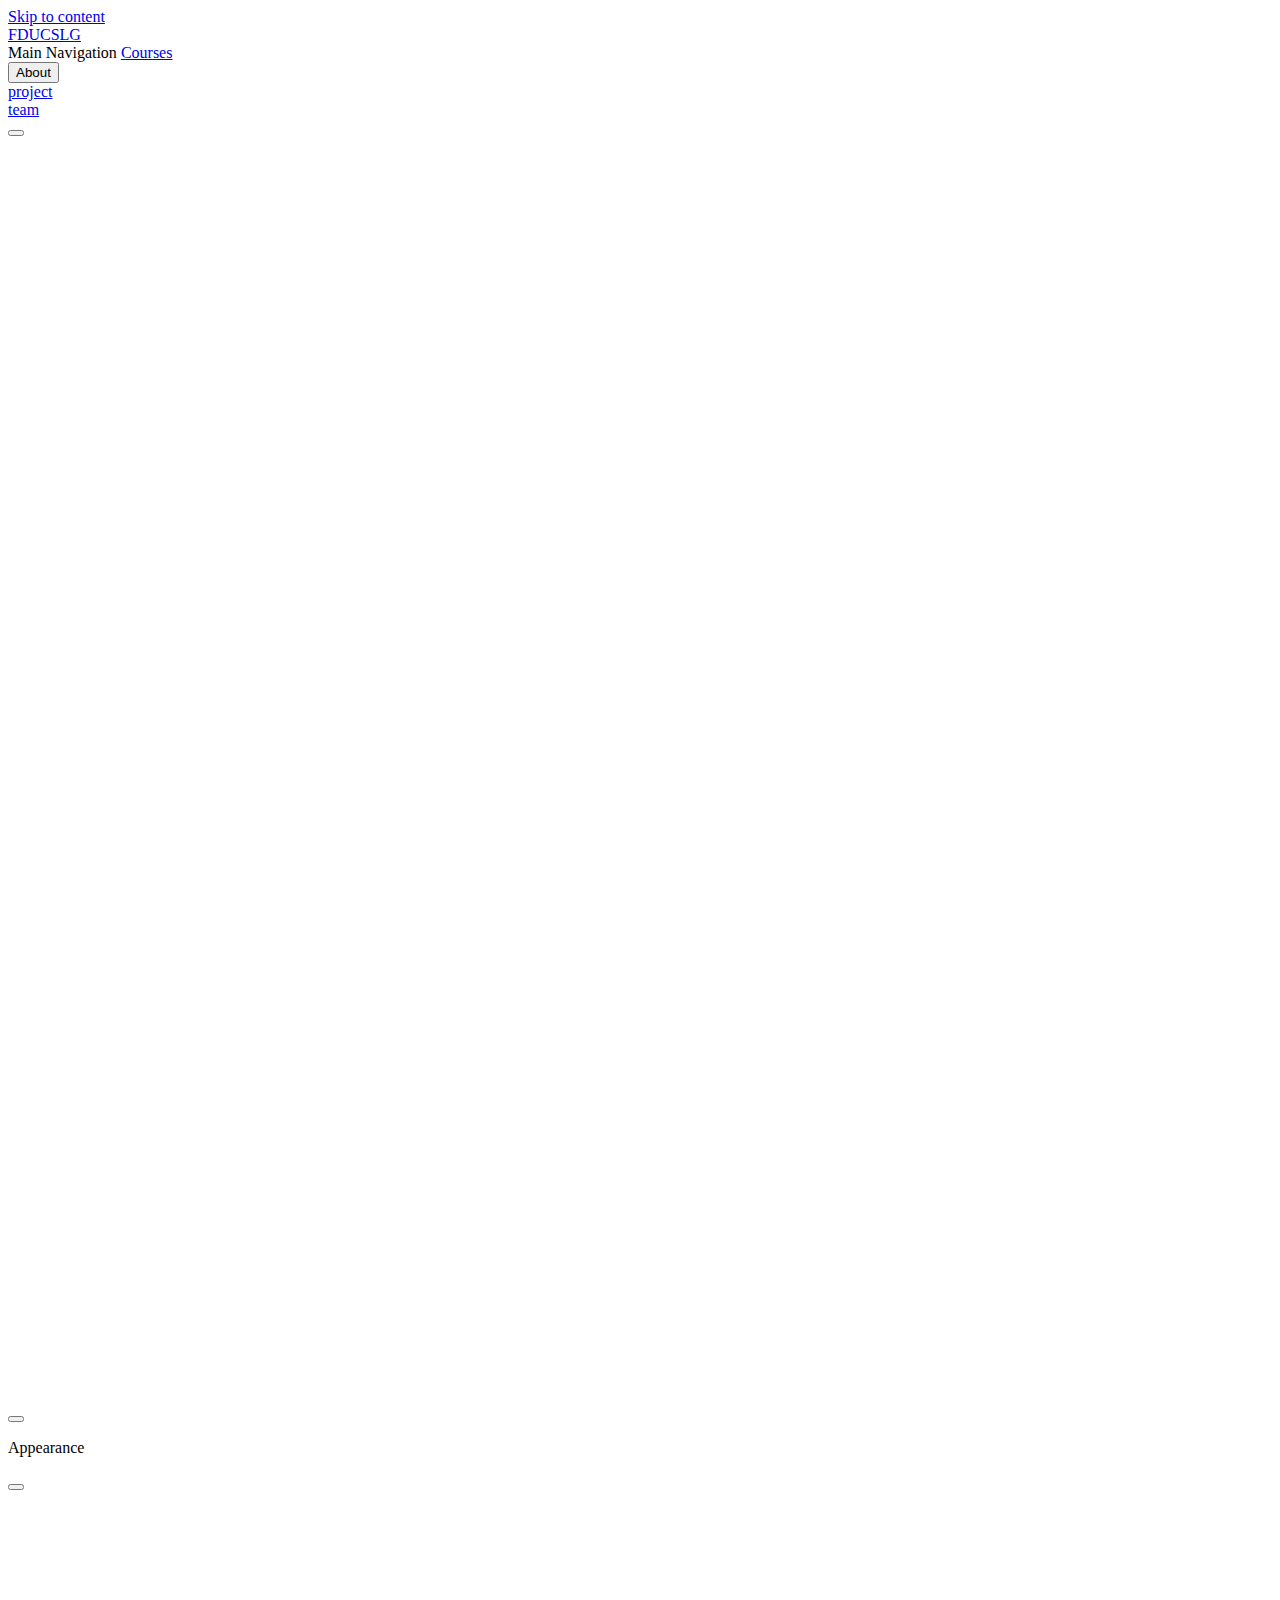
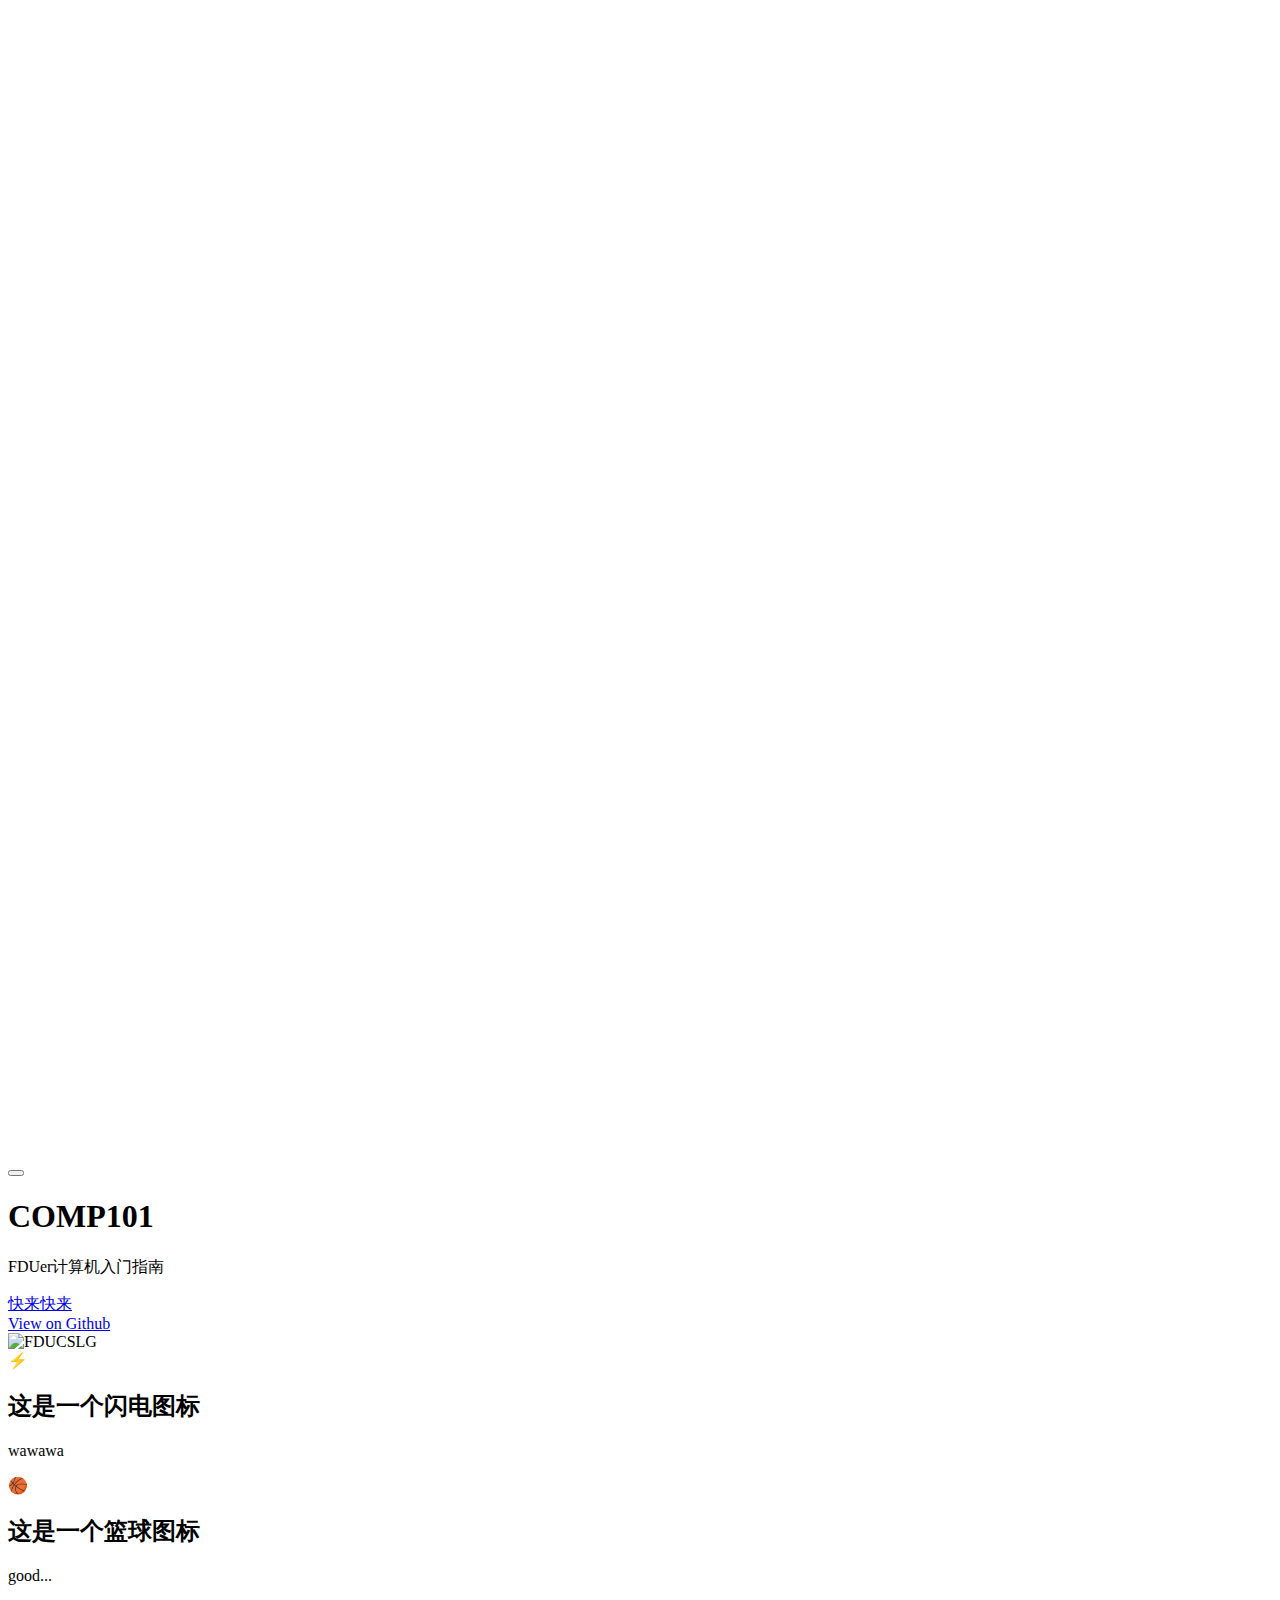
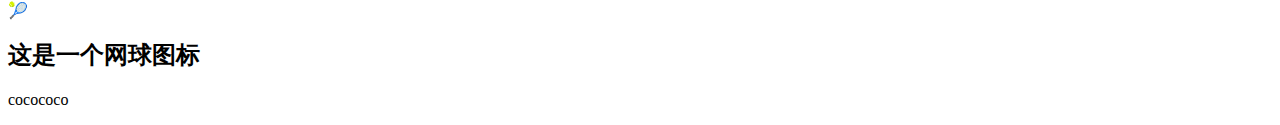
==== index.html @ 4c43e483 "deploy" ====
<!DOCTYPE html>
<html lang="en-US" dir="ltr">
  <head>
    <meta charset="utf-8">
    <meta name="viewport" content="width=device-width,initial-scale=1">
    <title>COMP101</title>
    <meta name="description" content="FDUer 计算机入门指南">
    <meta name="generator" content="VitePress v1.6.3">
    <link rel="preload stylesheet" href="/docs/assets/style.CLTbpfSA.css" as="style">
    <link rel="preload stylesheet" href="/docs/vp-icons.css" as="style">
    
    <script type="module" src="/docs/assets/app.Bth8anwc.js"></script>
    <link rel="preload" href="/docs/assets/inter-roman-latin.Di8DUHzh.woff2" as="font" type="font/woff2" crossorigin="">
    <link rel="modulepreload" href="/docs/assets/chunks/theme.DZEos6UF.js">
    <link rel="modulepreload" href="/docs/assets/chunks/framework.BUmXqw1y.js">
    <link rel="modulepreload" href="/docs/assets/index.md.lkzffqEI.lean.js">
    <script id="check-dark-mode">(()=>{const e=localStorage.getItem("vitepress-theme-appearance")||"auto",a=window.matchMedia("(prefers-color-scheme: dark)").matches;(!e||e==="auto"?a:e==="dark")&&document.documentElement.classList.add("dark")})();</script>
    <script id="check-mac-os">document.documentElement.classList.toggle("mac",/Mac|iPhone|iPod|iPad/i.test(navigator.platform));</script>
  </head>
  <body>
    <div id="app"><div class="Layout" data-v-bc69e1a8><!--[--><!--]--><!--[--><span tabindex="-1" data-v-fef01d4f></span><a href="#VPContent" class="VPSkipLink visually-hidden" data-v-fef01d4f>Skip to content</a><!--]--><!----><header class="VPNav" data-v-bc69e1a8 data-v-b13e4bf2><div class="VPNavBar" data-v-b13e4bf2 data-v-f122d96c><div class="wrapper" data-v-f122d96c><div class="container" data-v-f122d96c><div class="title" data-v-f122d96c><div class="VPNavBarTitle" data-v-f122d96c data-v-d7d91996><a class="title" href="/docs/" data-v-d7d91996><!--[--><!--]--><!--[--><img class="VPImage logo" src="/docs/fducslg.jpg" alt data-v-254b73f2><!--]--><span data-v-d7d91996>FDUCSLG</span><!--[--><!--]--></a></div></div><div class="content" data-v-f122d96c><div class="content-body" data-v-f122d96c><!--[--><!--]--><div class="VPNavBarSearch search" data-v-f122d96c><!----></div><nav aria-labelledby="main-nav-aria-label" class="VPNavBarMenu menu" data-v-f122d96c data-v-ba00bd65><span id="main-nav-aria-label" class="visually-hidden" data-v-ba00bd65> Main Navigation </span><!--[--><!--[--><a class="VPLink link VPNavBarMenuLink" href="/docs/courses/" tabindex="0" data-v-ba00bd65 data-v-866f7ed4><!--[--><span data-v-866f7ed4>Courses</span><!--]--></a><!--]--><!--[--><div class="VPFlyout VPNavBarMenuGroup" data-v-ba00bd65 data-v-cfa24567><button type="button" class="button" aria-haspopup="true" aria-expanded="false" data-v-cfa24567><span class="text" data-v-cfa24567><!----><span data-v-cfa24567>About</span><span class="vpi-chevron-down text-icon" data-v-cfa24567></span></span></button><div class="menu" data-v-cfa24567><div class="VPMenu" data-v-cfa24567 data-v-31b7a7bc><div class="items" data-v-31b7a7bc><!--[--><!--[--><div class="VPMenuGroup" data-v-31b7a7bc data-v-de96a2af><!----><!--[--><!--[--><div class="VPMenuLink" data-v-de96a2af data-v-88a4738f><a class="VPLink link" href="/docs/project.html" data-v-88a4738f><!--[--><span data-v-88a4738f>project</span><!--]--></a></div><!--]--><!--[--><div class="VPMenuLink" data-v-de96a2af data-v-88a4738f><a class="VPLink link" href="/docs/team.html" data-v-88a4738f><!--[--><span data-v-88a4738f>team</span><!--]--></a></div><!--]--><!--]--></div><!--]--><!--]--></div><!--[--><!--]--></div></div></div><!--]--><!--]--></nav><!----><div class="VPNavBarAppearance appearance" data-v-f122d96c data-v-9d6ee57a><button class="VPSwitch VPSwitchAppearance" type="button" role="switch" title aria-checked="false" data-v-9d6ee57a data-v-882f1bdf data-v-c5e388d4><span class="check" data-v-c5e388d4><span class="icon" data-v-c5e388d4><!--[--><span class="vpi-sun sun" data-v-882f1bdf></span><span class="vpi-moon moon" data-v-882f1bdf></span><!--]--></span></span></button></div><div class="VPSocialLinks VPNavBarSocialLinks social-links" data-v-f122d96c data-v-8e28ae5a data-v-78a2d4bd><!--[--><a class="VPSocialLink no-icon" href="https://github.com/FDUCSLG" aria-label="github" target="_blank" rel="noopener" data-v-78a2d4bd data-v-060f8461><span class="vpi-social-github"></span></a><a class="VPSocialLink no-icon" href="..." aria-label target="_blank" rel="noopener" data-v-78a2d4bd data-v-060f8461><svg role="img" viewBox="0 0 24 24" xmlns="SVG namespace"><title>Dribbble</title><path d="M12...6.38z"/></svg></a><!--]--></div><div class="VPFlyout VPNavBarExtra extra" data-v-f122d96c data-v-e216a4ae data-v-cfa24567><button type="button" class="button" aria-haspopup="true" aria-expanded="false" aria-label="extra navigation" data-v-cfa24567><span class="vpi-more-horizontal icon" data-v-cfa24567></span></button><div class="menu" data-v-cfa24567><div class="VPMenu" data-v-cfa24567 data-v-31b7a7bc><!----><!--[--><!--[--><!----><div class="group" data-v-e216a4ae><div class="item appearance" data-v-e216a4ae><p class="label" data-v-e216a4ae>Appearance</p><div class="appearance-action" data-v-e216a4ae><button class="VPSwitch VPSwitchAppearance" type="button" role="switch" title aria-checked="false" data-v-e216a4ae data-v-882f1bdf data-v-c5e388d4><span class="check" data-v-c5e388d4><span class="icon" data-v-c5e388d4><!--[--><span class="vpi-sun sun" data-v-882f1bdf></span><span class="vpi-moon moon" data-v-882f1bdf></span><!--]--></span></span></button></div></div></div><div class="group" data-v-e216a4ae><div class="item social-links" data-v-e216a4ae><div class="VPSocialLinks social-links-list" data-v-e216a4ae data-v-78a2d4bd><!--[--><a class="VPSocialLink no-icon" href="https://github.com/FDUCSLG" aria-label="github" target="_blank" rel="noopener" data-v-78a2d4bd data-v-060f8461><span class="vpi-social-github"></span></a><a class="VPSocialLink no-icon" href="..." aria-label target="_blank" rel="noopener" data-v-78a2d4bd data-v-060f8461><svg role="img" viewBox="0 0 24 24" xmlns="SVG namespace"><title>Dribbble</title><path d="M12...6.38z"/></svg></a><!--]--></div></div></div><!--]--><!--]--></div></div></div><!--[--><!--]--><button type="button" class="VPNavBarHamburger hamburger" aria-label="mobile navigation" aria-expanded="false" aria-controls="VPNavScreen" data-v-f122d96c data-v-d00ab371><span class="container" data-v-d00ab371><span class="top" data-v-d00ab371></span><span class="middle" data-v-d00ab371></span><span class="bottom" data-v-d00ab371></span></span></button></div></div></div></div><div class="divider" data-v-f122d96c><div class="divider-line" data-v-f122d96c></div></div></div><!----></header><!----><!----><div class="VPContent is-home" id="VPContent" data-v-bc69e1a8 data-v-b0245a29><div class="VPHome" data-v-b0245a29 data-v-645c87f8><!--[--><!--]--><div class="VPHero has-image VPHomeHero" data-v-645c87f8 data-v-6a0540ec><div class="container" data-v-6a0540ec><div class="main" data-v-6a0540ec><!--[--><!--]--><!--[--><h1 class="heading" data-v-6a0540ec><span class="name clip" data-v-6a0540ec>COMP101</span><!----></h1><p class="tagline" data-v-6a0540ec>FDUer计算机入门指南</p><!--]--><!--[--><!--]--><div class="actions" data-v-6a0540ec><!--[--><div class="action" data-v-6a0540ec><a class="VPButton medium brand" href="/docs/courses/index.html" data-v-6a0540ec data-v-c0e9e840>快来快来</a></div><div class="action" data-v-6a0540ec><a class="VPButton medium alt" href="https://github.com/FDUCSLG" target="_blank" rel="noreferrer" data-v-6a0540ec data-v-c0e9e840>View on Github</a></div><!--]--></div><!--[--><!--]--></div><div class="image" data-v-6a0540ec><div class="image-container" data-v-6a0540ec><div class="image-bg" data-v-6a0540ec></div><!--[--><!--[--><img class="VPImage image-src" src="/docs/fducslg.jpg" alt="FDUCSLG" data-v-254b73f2><!--]--><!--]--></div></div></div></div><!--[--><!--]--><!--[--><!--]--><div class="VPFeatures VPHomeFeatures" data-v-645c87f8 data-v-7f31d93d><div class="container" data-v-7f31d93d><div class="items" data-v-7f31d93d><!--[--><div class="grid-3 item" data-v-7f31d93d><div class="VPLink no-icon VPFeature" data-v-7f31d93d data-v-f7b6359f><!--[--><article class="box" data-v-f7b6359f><div class="icon" data-v-f7b6359f>⚡️</div><h2 class="title" data-v-f7b6359f>这是一个闪电图标</h2><p class="details" data-v-f7b6359f>wawawa</p><!----></article><!--]--></div></div><div class="grid-3 item" data-v-7f31d93d><div class="VPLink no-icon VPFeature" data-v-7f31d93d data-v-f7b6359f><!--[--><article class="box" data-v-f7b6359f><div class="icon" data-v-f7b6359f>🏀</div><h2 class="title" data-v-f7b6359f>这是一个篮球图标</h2><p class="details" data-v-f7b6359f>good...</p><!----></article><!--]--></div></div><div class="grid-3 item" data-v-7f31d93d><div class="VPLink no-icon VPFeature" data-v-7f31d93d data-v-f7b6359f><!--[--><article class="box" data-v-f7b6359f><div class="icon" data-v-f7b6359f>🎾</div><h2 class="title" data-v-f7b6359f>这是一个网球图标</h2><p class="details" data-v-f7b6359f>cocococo</p><!----></article><!--]--></div></div><!--]--></div></div></div><!--[--><!--]--><div class="vp-doc container" style="" data-v-645c87f8 data-v-93755ea8><!--[--><div style="position:relative;" data-v-645c87f8><div></div></div><!--]--></div></div></div><!----><!--[--><!--]--></div></div>
    <script>window.__VP_HASH_MAP__=JSON.parse("{\"courses_ics.md\":\"CmT0Hfr-\",\"courses_index.md\":\"DlpoioQP\",\"index.md\":\"lkzffqEI\",\"linux-and-shell_index.md\":\"CTfNsvpj\",\"linux-and-shell_linux-and-shell.md\":\"otabSEup\",\"project.md\":\"Cs6H7i9M\",\"team.md\":\"Dptgu8RI\",\"tools_docker.md\":\"BBCgdJ4T\",\"tools_git-and-github.md\":\"BLvmlWgS\",\"tools_index.md\":\"Bjr3H241\",\"tools_latex.md\":\"BGCuaYR_\",\"tools_markdown.md\":\"DChO9HL3\"}");window.__VP_SITE_DATA__=JSON.parse("{\"lang\":\"en-US\",\"dir\":\"ltr\",\"title\":\"COMP101\",\"description\":\"FDUer 计算机入门指南\",\"base\":\"/docs/\",\"head\":[],\"router\":{\"prefetchLinks\":true},\"appearance\":true,\"themeConfig\":{\"siteTitle\":\"FDUCSLG\",\"logo\":\"/fducslg.jpg\",\"nav\":[{\"text\":\"Courses\",\"link\":\"/courses/\"},{\"text\":\"About\",\"items\":[{\"items\":[{\"text\":\"project\",\"link\":\"/project\"},{\"text\":\"team\",\"link\":\"/team\"}]}]}],\"socialLinks\":[{\"icon\":\"github\",\"link\":\"https://github.com/FDUCSLG\"},{\"icon\":{\"svg\":\"<svg role=\\\"img\\\" viewBox=\\\"0 0 24 24\\\" xmlns=\\\"SVG namespace\\\"><title>Dribbble</title><path d=\\\"M12...6.38z\\\"/></svg>\"},\"link\":\"...\"}],\"sidebar\":[{\"text\":\"courses\",\"collapsible\":true,\"collapsed\":true,\"items\":[{\"text\":\"引言\",\"link\":\"/courses/index\"},{\"text\":\"ICS\",\"link\":\"/courses/ICS\"}]},{\"text\":\"linux-and-shell\",\"collapsible\":true,\"collapsed\":true,\"items\":[{\"text\":\"linux-and-shell\",\"link\":\"/linux-and-shell/linux-and-shell\"}]},{\"text\":\"tools\",\"collapsible\":true,\"collapsed\":true,\"items\":[{\"text\":\"markdown\",\"link\":\"tools/markdown\"},{\"text\":\"Latex\",\"link\":\"tools/Latex\"},{\"text\":\"git-and-github\",\"link\":\"tools/git-and-github\"},{\"text\":\"docker\",\"link\":\"tools/docker\"}]},{\"text\":\"project\",\"link\":\"project\"},{\"text\":\"team\",\"link\":\"team\"}]},\"locales\":{},\"scrollOffset\":134,\"cleanUrls\":false}");</script>
    
  </body>
</html>
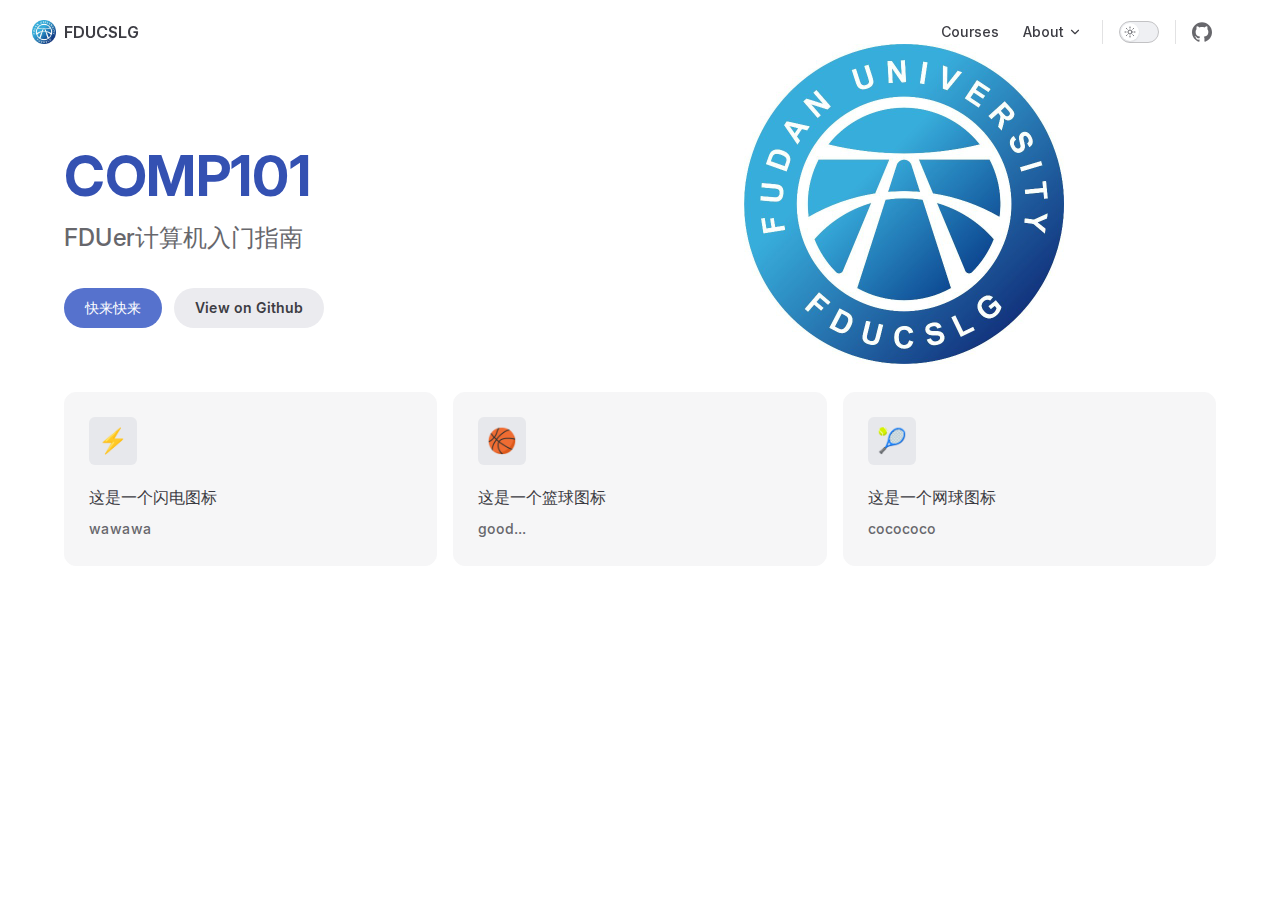
==== commit f03c01c4: "deploy" ====
--- a/index.html
+++ b/index.html
@@ -6,20 +6,20 @@
     <title>COMP101</title>
     <meta name="description" content="FDUer 计算机入门指南">
     <meta name="generator" content="VitePress v1.6.3">
-    <link rel="preload stylesheet" href="/docs/assets/style.CLTbpfSA.css" as="style">
-    <link rel="preload stylesheet" href="/docs/vp-icons.css" as="style">
+    <link rel="preload stylesheet" href="/assets/style.6I2OlNvL.css" as="style">
+    <link rel="preload stylesheet" href="/vp-icons.css" as="style">
     
-    <script type="module" src="/docs/assets/app.Bth8anwc.js"></script>
-    <link rel="preload" href="/docs/assets/inter-roman-latin.Di8DUHzh.woff2" as="font" type="font/woff2" crossorigin="">
-    <link rel="modulepreload" href="/docs/assets/chunks/theme.DZEos6UF.js">
-    <link rel="modulepreload" href="/docs/assets/chunks/framework.BUmXqw1y.js">
-    <link rel="modulepreload" href="/docs/assets/index.md.lkzffqEI.lean.js">
+    <script type="module" src="/assets/app.DfUfCOgh.js"></script>
+    <link rel="preload" href="/assets/inter-roman-latin.Di8DUHzh.woff2" as="font" type="font/woff2" crossorigin="">
+    <link rel="modulepreload" href="/assets/chunks/theme.C5nlkww_.js">
+    <link rel="modulepreload" href="/assets/chunks/framework.Dh1jimFm.js">
+    <link rel="modulepreload" href="/assets/index.md.BLl_sl48.lean.js">
     <script id="check-dark-mode">(()=>{const e=localStorage.getItem("vitepress-theme-appearance")||"auto",a=window.matchMedia("(prefers-color-scheme: dark)").matches;(!e||e==="auto"?a:e==="dark")&&document.documentElement.classList.add("dark")})();</script>
     <script id="check-mac-os">document.documentElement.classList.toggle("mac",/Mac|iPhone|iPod|iPad/i.test(navigator.platform));</script>
   </head>
   <body>
-    <div id="app"><div class="Layout" data-v-bc69e1a8><!--[--><!--]--><!--[--><span tabindex="-1" data-v-fef01d4f></span><a href="#VPContent" class="VPSkipLink visually-hidden" data-v-fef01d4f>Skip to content</a><!--]--><!----><header class="VPNav" data-v-bc69e1a8 data-v-b13e4bf2><div class="VPNavBar" data-v-b13e4bf2 data-v-f122d96c><div class="wrapper" data-v-f122d96c><div class="container" data-v-f122d96c><div class="title" data-v-f122d96c><div class="VPNavBarTitle" data-v-f122d96c data-v-d7d91996><a class="title" href="/docs/" data-v-d7d91996><!--[--><!--]--><!--[--><img class="VPImage logo" src="/docs/fducslg.jpg" alt data-v-254b73f2><!--]--><span data-v-d7d91996>FDUCSLG</span><!--[--><!--]--></a></div></div><div class="content" data-v-f122d96c><div class="content-body" data-v-f122d96c><!--[--><!--]--><div class="VPNavBarSearch search" data-v-f122d96c><!----></div><nav aria-labelledby="main-nav-aria-label" class="VPNavBarMenu menu" data-v-f122d96c data-v-ba00bd65><span id="main-nav-aria-label" class="visually-hidden" data-v-ba00bd65> Main Navigation </span><!--[--><!--[--><a class="VPLink link VPNavBarMenuLink" href="/docs/courses/" tabindex="0" data-v-ba00bd65 data-v-866f7ed4><!--[--><span data-v-866f7ed4>Courses</span><!--]--></a><!--]--><!--[--><div class="VPFlyout VPNavBarMenuGroup" data-v-ba00bd65 data-v-cfa24567><button type="button" class="button" aria-haspopup="true" aria-expanded="false" data-v-cfa24567><span class="text" data-v-cfa24567><!----><span data-v-cfa24567>About</span><span class="vpi-chevron-down text-icon" data-v-cfa24567></span></span></button><div class="menu" data-v-cfa24567><div class="VPMenu" data-v-cfa24567 data-v-31b7a7bc><div class="items" data-v-31b7a7bc><!--[--><!--[--><div class="VPMenuGroup" data-v-31b7a7bc data-v-de96a2af><!----><!--[--><!--[--><div class="VPMenuLink" data-v-de96a2af data-v-88a4738f><a class="VPLink link" href="/docs/project.html" data-v-88a4738f><!--[--><span data-v-88a4738f>project</span><!--]--></a></div><!--]--><!--[--><div class="VPMenuLink" data-v-de96a2af data-v-88a4738f><a class="VPLink link" href="/docs/team.html" data-v-88a4738f><!--[--><span data-v-88a4738f>team</span><!--]--></a></div><!--]--><!--]--></div><!--]--><!--]--></div><!--[--><!--]--></div></div></div><!--]--><!--]--></nav><!----><div class="VPNavBarAppearance appearance" data-v-f122d96c data-v-9d6ee57a><button class="VPSwitch VPSwitchAppearance" type="button" role="switch" title aria-checked="false" data-v-9d6ee57a data-v-882f1bdf data-v-c5e388d4><span class="check" data-v-c5e388d4><span class="icon" data-v-c5e388d4><!--[--><span class="vpi-sun sun" data-v-882f1bdf></span><span class="vpi-moon moon" data-v-882f1bdf></span><!--]--></span></span></button></div><div class="VPSocialLinks VPNavBarSocialLinks social-links" data-v-f122d96c data-v-8e28ae5a data-v-78a2d4bd><!--[--><a class="VPSocialLink no-icon" href="https://github.com/FDUCSLG" aria-label="github" target="_blank" rel="noopener" data-v-78a2d4bd data-v-060f8461><span class="vpi-social-github"></span></a><a class="VPSocialLink no-icon" href="..." aria-label target="_blank" rel="noopener" data-v-78a2d4bd data-v-060f8461><svg role="img" viewBox="0 0 24 24" xmlns="SVG namespace"><title>Dribbble</title><path d="M12...6.38z"/></svg></a><!--]--></div><div class="VPFlyout VPNavBarExtra extra" data-v-f122d96c data-v-e216a4ae data-v-cfa24567><button type="button" class="button" aria-haspopup="true" aria-expanded="false" aria-label="extra navigation" data-v-cfa24567><span class="vpi-more-horizontal icon" data-v-cfa24567></span></button><div class="menu" data-v-cfa24567><div class="VPMenu" data-v-cfa24567 data-v-31b7a7bc><!----><!--[--><!--[--><!----><div class="group" data-v-e216a4ae><div class="item appearance" data-v-e216a4ae><p class="label" data-v-e216a4ae>Appearance</p><div class="appearance-action" data-v-e216a4ae><button class="VPSwitch VPSwitchAppearance" type="button" role="switch" title aria-checked="false" data-v-e216a4ae data-v-882f1bdf data-v-c5e388d4><span class="check" data-v-c5e388d4><span class="icon" data-v-c5e388d4><!--[--><span class="vpi-sun sun" data-v-882f1bdf></span><span class="vpi-moon moon" data-v-882f1bdf></span><!--]--></span></span></button></div></div></div><div class="group" data-v-e216a4ae><div class="item social-links" data-v-e216a4ae><div class="VPSocialLinks social-links-list" data-v-e216a4ae data-v-78a2d4bd><!--[--><a class="VPSocialLink no-icon" href="https://github.com/FDUCSLG" aria-label="github" target="_blank" rel="noopener" data-v-78a2d4bd data-v-060f8461><span class="vpi-social-github"></span></a><a class="VPSocialLink no-icon" href="..." aria-label target="_blank" rel="noopener" data-v-78a2d4bd data-v-060f8461><svg role="img" viewBox="0 0 24 24" xmlns="SVG namespace"><title>Dribbble</title><path d="M12...6.38z"/></svg></a><!--]--></div></div></div><!--]--><!--]--></div></div></div><!--[--><!--]--><button type="button" class="VPNavBarHamburger hamburger" aria-label="mobile navigation" aria-expanded="false" aria-controls="VPNavScreen" data-v-f122d96c data-v-d00ab371><span class="container" data-v-d00ab371><span class="top" data-v-d00ab371></span><span class="middle" data-v-d00ab371></span><span class="bottom" data-v-d00ab371></span></span></button></div></div></div></div><div class="divider" data-v-f122d96c><div class="divider-line" data-v-f122d96c></div></div></div><!----></header><!----><!----><div class="VPContent is-home" id="VPContent" data-v-bc69e1a8 data-v-b0245a29><div class="VPHome" data-v-b0245a29 data-v-645c87f8><!--[--><!--]--><div class="VPHero has-image VPHomeHero" data-v-645c87f8 data-v-6a0540ec><div class="container" data-v-6a0540ec><div class="main" data-v-6a0540ec><!--[--><!--]--><!--[--><h1 class="heading" data-v-6a0540ec><span class="name clip" data-v-6a0540ec>COMP101</span><!----></h1><p class="tagline" data-v-6a0540ec>FDUer计算机入门指南</p><!--]--><!--[--><!--]--><div class="actions" data-v-6a0540ec><!--[--><div class="action" data-v-6a0540ec><a class="VPButton medium brand" href="/docs/courses/index.html" data-v-6a0540ec data-v-c0e9e840>快来快来</a></div><div class="action" data-v-6a0540ec><a class="VPButton medium alt" href="https://github.com/FDUCSLG" target="_blank" rel="noreferrer" data-v-6a0540ec data-v-c0e9e840>View on Github</a></div><!--]--></div><!--[--><!--]--></div><div class="image" data-v-6a0540ec><div class="image-container" data-v-6a0540ec><div class="image-bg" data-v-6a0540ec></div><!--[--><!--[--><img class="VPImage image-src" src="/docs/fducslg.jpg" alt="FDUCSLG" data-v-254b73f2><!--]--><!--]--></div></div></div></div><!--[--><!--]--><!--[--><!--]--><div class="VPFeatures VPHomeFeatures" data-v-645c87f8 data-v-7f31d93d><div class="container" data-v-7f31d93d><div class="items" data-v-7f31d93d><!--[--><div class="grid-3 item" data-v-7f31d93d><div class="VPLink no-icon VPFeature" data-v-7f31d93d data-v-f7b6359f><!--[--><article class="box" data-v-f7b6359f><div class="icon" data-v-f7b6359f>⚡️</div><h2 class="title" data-v-f7b6359f>这是一个闪电图标</h2><p class="details" data-v-f7b6359f>wawawa</p><!----></article><!--]--></div></div><div class="grid-3 item" data-v-7f31d93d><div class="VPLink no-icon VPFeature" data-v-7f31d93d data-v-f7b6359f><!--[--><article class="box" data-v-f7b6359f><div class="icon" data-v-f7b6359f>🏀</div><h2 class="title" data-v-f7b6359f>这是一个篮球图标</h2><p class="details" data-v-f7b6359f>good...</p><!----></article><!--]--></div></div><div class="grid-3 item" data-v-7f31d93d><div class="VPLink no-icon VPFeature" data-v-7f31d93d data-v-f7b6359f><!--[--><article class="box" data-v-f7b6359f><div class="icon" data-v-f7b6359f>🎾</div><h2 class="title" data-v-f7b6359f>这是一个网球图标</h2><p class="details" data-v-f7b6359f>cocococo</p><!----></article><!--]--></div></div><!--]--></div></div></div><!--[--><!--]--><div class="vp-doc container" style="" data-v-645c87f8 data-v-93755ea8><!--[--><div style="position:relative;" data-v-645c87f8><div></div></div><!--]--></div></div></div><!----><!--[--><!--]--></div></div>
-    <script>window.__VP_HASH_MAP__=JSON.parse("{\"courses_ics.md\":\"CmT0Hfr-\",\"courses_index.md\":\"DlpoioQP\",\"index.md\":\"lkzffqEI\",\"linux-and-shell_index.md\":\"CTfNsvpj\",\"linux-and-shell_linux-and-shell.md\":\"otabSEup\",\"project.md\":\"Cs6H7i9M\",\"team.md\":\"Dptgu8RI\",\"tools_docker.md\":\"BBCgdJ4T\",\"tools_git-and-github.md\":\"BLvmlWgS\",\"tools_index.md\":\"Bjr3H241\",\"tools_latex.md\":\"BGCuaYR_\",\"tools_markdown.md\":\"DChO9HL3\"}");window.__VP_SITE_DATA__=JSON.parse("{\"lang\":\"en-US\",\"dir\":\"ltr\",\"title\":\"COMP101\",\"description\":\"FDUer 计算机入门指南\",\"base\":\"/docs/\",\"head\":[],\"router\":{\"prefetchLinks\":true},\"appearance\":true,\"themeConfig\":{\"siteTitle\":\"FDUCSLG\",\"logo\":\"/fducslg.jpg\",\"nav\":[{\"text\":\"Courses\",\"link\":\"/courses/\"},{\"text\":\"About\",\"items\":[{\"items\":[{\"text\":\"project\",\"link\":\"/project\"},{\"text\":\"team\",\"link\":\"/team\"}]}]}],\"socialLinks\":[{\"icon\":\"github\",\"link\":\"https://github.com/FDUCSLG\"},{\"icon\":{\"svg\":\"<svg role=\\\"img\\\" viewBox=\\\"0 0 24 24\\\" xmlns=\\\"SVG namespace\\\"><title>Dribbble</title><path d=\\\"M12...6.38z\\\"/></svg>\"},\"link\":\"...\"}],\"sidebar\":[{\"text\":\"courses\",\"collapsible\":true,\"collapsed\":true,\"items\":[{\"text\":\"引言\",\"link\":\"/courses/index\"},{\"text\":\"ICS\",\"link\":\"/courses/ICS\"}]},{\"text\":\"linux-and-shell\",\"collapsible\":true,\"collapsed\":true,\"items\":[{\"text\":\"linux-and-shell\",\"link\":\"/linux-and-shell/linux-and-shell\"}]},{\"text\":\"tools\",\"collapsible\":true,\"collapsed\":true,\"items\":[{\"text\":\"markdown\",\"link\":\"tools/markdown\"},{\"text\":\"Latex\",\"link\":\"tools/Latex\"},{\"text\":\"git-and-github\",\"link\":\"tools/git-and-github\"},{\"text\":\"docker\",\"link\":\"tools/docker\"}]},{\"text\":\"project\",\"link\":\"project\"},{\"text\":\"team\",\"link\":\"team\"}]},\"locales\":{},\"scrollOffset\":134,\"cleanUrls\":false}");</script>
+    <div id="app"><div class="Layout" data-v-bc69e1a8><!--[--><!--]--><!--[--><span tabindex="-1" data-v-fef01d4f></span><a href="#VPContent" class="VPSkipLink visually-hidden" data-v-fef01d4f>Skip to content</a><!--]--><!----><header class="VPNav" data-v-bc69e1a8 data-v-b13e4bf2><div class="VPNavBar" data-v-b13e4bf2 data-v-f122d96c><div class="wrapper" data-v-f122d96c><div class="container" data-v-f122d96c><div class="title" data-v-f122d96c><div class="VPNavBarTitle" data-v-f122d96c data-v-d7d91996><a class="title" href="/" data-v-d7d91996><!--[--><!--]--><!--[--><img class="VPImage logo" src="/fducslg.jpg" alt data-v-254b73f2><!--]--><span data-v-d7d91996>FDUCSLG</span><!--[--><!--]--></a></div></div><div class="content" data-v-f122d96c><div class="content-body" data-v-f122d96c><!--[--><!--]--><div class="VPNavBarSearch search" data-v-f122d96c><!----></div><nav aria-labelledby="main-nav-aria-label" class="VPNavBarMenu menu" data-v-f122d96c data-v-ba00bd65><span id="main-nav-aria-label" class="visually-hidden" data-v-ba00bd65> Main Navigation </span><!--[--><!--[--><a class="VPLink link VPNavBarMenuLink" href="/courses/" tabindex="0" data-v-ba00bd65 data-v-866f7ed4><!--[--><span data-v-866f7ed4>Courses</span><!--]--></a><!--]--><!--[--><div class="VPFlyout VPNavBarMenuGroup" data-v-ba00bd65 data-v-cfa24567><button type="button" class="button" aria-haspopup="true" aria-expanded="false" data-v-cfa24567><span class="text" data-v-cfa24567><!----><span data-v-cfa24567>About</span><span class="vpi-chevron-down text-icon" data-v-cfa24567></span></span></button><div class="menu" data-v-cfa24567><div class="VPMenu" data-v-cfa24567 data-v-31b7a7bc><div class="items" data-v-31b7a7bc><!--[--><!--[--><div class="VPMenuGroup" data-v-31b7a7bc data-v-de96a2af><!----><!--[--><!--[--><div class="VPMenuLink" data-v-de96a2af data-v-88a4738f><a class="VPLink link" href="/project.html" data-v-88a4738f><!--[--><span data-v-88a4738f>project</span><!--]--></a></div><!--]--><!--[--><div class="VPMenuLink" data-v-de96a2af data-v-88a4738f><a class="VPLink link" href="/team.html" data-v-88a4738f><!--[--><span data-v-88a4738f>team</span><!--]--></a></div><!--]--><!--]--></div><!--]--><!--]--></div><!--[--><!--]--></div></div></div><!--]--><!--]--></nav><!----><div class="VPNavBarAppearance appearance" data-v-f122d96c data-v-9d6ee57a><button class="VPSwitch VPSwitchAppearance" type="button" role="switch" title aria-checked="false" data-v-9d6ee57a data-v-882f1bdf data-v-c5e388d4><span class="check" data-v-c5e388d4><span class="icon" data-v-c5e388d4><!--[--><span class="vpi-sun sun" data-v-882f1bdf></span><span class="vpi-moon moon" data-v-882f1bdf></span><!--]--></span></span></button></div><div class="VPSocialLinks VPNavBarSocialLinks social-links" data-v-f122d96c data-v-8e28ae5a data-v-78a2d4bd><!--[--><a class="VPSocialLink no-icon" href="https://github.com/FDUCSLG" aria-label="github" target="_blank" rel="noopener" data-v-78a2d4bd data-v-060f8461><span class="vpi-social-github"></span></a><a class="VPSocialLink no-icon" href="..." aria-label target="_blank" rel="noopener" data-v-78a2d4bd data-v-060f8461><svg role="img" viewBox="0 0 24 24" xmlns="SVG namespace"><title>Dribbble</title><path d="M12...6.38z"/></svg></a><!--]--></div><div class="VPFlyout VPNavBarExtra extra" data-v-f122d96c data-v-e216a4ae data-v-cfa24567><button type="button" class="button" aria-haspopup="true" aria-expanded="false" aria-label="extra navigation" data-v-cfa24567><span class="vpi-more-horizontal icon" data-v-cfa24567></span></button><div class="menu" data-v-cfa24567><div class="VPMenu" data-v-cfa24567 data-v-31b7a7bc><!----><!--[--><!--[--><!----><div class="group" data-v-e216a4ae><div class="item appearance" data-v-e216a4ae><p class="label" data-v-e216a4ae>Appearance</p><div class="appearance-action" data-v-e216a4ae><button class="VPSwitch VPSwitchAppearance" type="button" role="switch" title aria-checked="false" data-v-e216a4ae data-v-882f1bdf data-v-c5e388d4><span class="check" data-v-c5e388d4><span class="icon" data-v-c5e388d4><!--[--><span class="vpi-sun sun" data-v-882f1bdf></span><span class="vpi-moon moon" data-v-882f1bdf></span><!--]--></span></span></button></div></div></div><div class="group" data-v-e216a4ae><div class="item social-links" data-v-e216a4ae><div class="VPSocialLinks social-links-list" data-v-e216a4ae data-v-78a2d4bd><!--[--><a class="VPSocialLink no-icon" href="https://github.com/FDUCSLG" aria-label="github" target="_blank" rel="noopener" data-v-78a2d4bd data-v-060f8461><span class="vpi-social-github"></span></a><a class="VPSocialLink no-icon" href="..." aria-label target="_blank" rel="noopener" data-v-78a2d4bd data-v-060f8461><svg role="img" viewBox="0 0 24 24" xmlns="SVG namespace"><title>Dribbble</title><path d="M12...6.38z"/></svg></a><!--]--></div></div></div><!--]--><!--]--></div></div></div><!--[--><!--]--><button type="button" class="VPNavBarHamburger hamburger" aria-label="mobile navigation" aria-expanded="false" aria-controls="VPNavScreen" data-v-f122d96c data-v-d00ab371><span class="container" data-v-d00ab371><span class="top" data-v-d00ab371></span><span class="middle" data-v-d00ab371></span><span class="bottom" data-v-d00ab371></span></span></button></div></div></div></div><div class="divider" data-v-f122d96c><div class="divider-line" data-v-f122d96c></div></div></div><!----></header><!----><!----><div class="VPContent is-home" id="VPContent" data-v-bc69e1a8 data-v-b0245a29><div class="VPHome" data-v-b0245a29 data-v-645c87f8><!--[--><!--]--><div class="VPHero has-image VPHomeHero" data-v-645c87f8 data-v-6a0540ec><div class="container" data-v-6a0540ec><div class="main" data-v-6a0540ec><!--[--><!--]--><!--[--><h1 class="heading" data-v-6a0540ec><span class="name clip" data-v-6a0540ec>COMP101</span><!----></h1><p class="tagline" data-v-6a0540ec>FDUer计算机入门指南</p><!--]--><!--[--><!--]--><div class="actions" data-v-6a0540ec><!--[--><div class="action" data-v-6a0540ec><a class="VPButton medium brand" href="/courses/index.html" data-v-6a0540ec data-v-c0e9e840>快来快来</a></div><div class="action" data-v-6a0540ec><a class="VPButton medium alt" href="https://github.com/FDUCSLG" target="_blank" rel="noreferrer" data-v-6a0540ec data-v-c0e9e840>View on Github</a></div><!--]--></div><!--[--><!--]--></div><div class="image" data-v-6a0540ec><div class="image-container" data-v-6a0540ec><div class="image-bg" data-v-6a0540ec></div><!--[--><!--[--><img class="VPImage image-src" src="/fducslg.jpg" alt="FDUCSLG" data-v-254b73f2><!--]--><!--]--></div></div></div></div><!--[--><!--]--><!--[--><!--]--><div class="VPFeatures VPHomeFeatures" data-v-645c87f8 data-v-7f31d93d><div class="container" data-v-7f31d93d><div class="items" data-v-7f31d93d><!--[--><div class="grid-3 item" data-v-7f31d93d><div class="VPLink no-icon VPFeature" data-v-7f31d93d data-v-f7b6359f><!--[--><article class="box" data-v-f7b6359f><div class="icon" data-v-f7b6359f>⚡️</div><h2 class="title" data-v-f7b6359f>这是一个闪电图标</h2><p class="details" data-v-f7b6359f>wawawa</p><!----></article><!--]--></div></div><div class="grid-3 item" data-v-7f31d93d><div class="VPLink no-icon VPFeature" data-v-7f31d93d data-v-f7b6359f><!--[--><article class="box" data-v-f7b6359f><div class="icon" data-v-f7b6359f>🏀</div><h2 class="title" data-v-f7b6359f>这是一个篮球图标</h2><p class="details" data-v-f7b6359f>good...</p><!----></article><!--]--></div></div><div class="grid-3 item" data-v-7f31d93d><div class="VPLink no-icon VPFeature" data-v-7f31d93d data-v-f7b6359f><!--[--><article class="box" data-v-f7b6359f><div class="icon" data-v-f7b6359f>🎾</div><h2 class="title" data-v-f7b6359f>这是一个网球图标</h2><p class="details" data-v-f7b6359f>cocococo</p><!----></article><!--]--></div></div><!--]--></div></div></div><!--[--><!--]--><div class="vp-doc container" style="" data-v-645c87f8 data-v-93755ea8><!--[--><div style="position:relative;" data-v-645c87f8><div></div></div><!--]--></div></div></div><!----><!--[--><!--]--></div></div>
+    <script>window.__VP_HASH_MAP__=JSON.parse("{\"courses_ics.md\":\"CasiAr5U\",\"courses_index.md\":\"CqXRJ0dq\",\"index.md\":\"BLl_sl48\",\"linux-and-shell_index.md\":\"DHGtX-ZU\",\"linux-and-shell_linux-and-shell.md\":\"CJbKz5qx\",\"project.md\":\"D7SlT0OD\",\"team.md\":\"DAgwaS3x\",\"tools_docker.md\":\"Dnl8UGDo\",\"tools_git-and-github.md\":\"BqpT3DE5\",\"tools_index.md\":\"C-ow3N-i\",\"tools_latex.md\":\"DQq5chk1\",\"tools_markdown.md\":\"B2K-l1_R\"}");window.__VP_SITE_DATA__=JSON.parse("{\"lang\":\"en-US\",\"dir\":\"ltr\",\"title\":\"COMP101\",\"description\":\"FDUer 计算机入门指南\",\"base\":\"/\",\"head\":[],\"router\":{\"prefetchLinks\":true},\"appearance\":true,\"themeConfig\":{\"siteTitle\":\"FDUCSLG\",\"logo\":\"/fducslg.jpg\",\"nav\":[{\"text\":\"Courses\",\"link\":\"/courses/\"},{\"text\":\"About\",\"items\":[{\"items\":[{\"text\":\"project\",\"link\":\"/project\"},{\"text\":\"team\",\"link\":\"/team\"}]}]}],\"socialLinks\":[{\"icon\":\"github\",\"link\":\"https://github.com/FDUCSLG\"},{\"icon\":{\"svg\":\"<svg role=\\\"img\\\" viewBox=\\\"0 0 24 24\\\" xmlns=\\\"SVG namespace\\\"><title>Dribbble</title><path d=\\\"M12...6.38z\\\"/></svg>\"},\"link\":\"...\"}],\"sidebar\":[{\"text\":\"courses\",\"collapsible\":true,\"collapsed\":true,\"items\":[{\"text\":\"引言\",\"link\":\"/courses/index\"},{\"text\":\"ICS\",\"link\":\"/courses/ICS\"}]},{\"text\":\"linux-and-shell\",\"collapsible\":true,\"collapsed\":true,\"items\":[{\"text\":\"linux-and-shell\",\"link\":\"/linux-and-shell/linux-and-shell\"}]},{\"text\":\"tools\",\"collapsible\":true,\"collapsed\":true,\"items\":[{\"text\":\"markdown\",\"link\":\"tools/markdown\"},{\"text\":\"Latex\",\"link\":\"tools/Latex\"},{\"text\":\"git-and-github\",\"link\":\"tools/git-and-github\"},{\"text\":\"docker\",\"link\":\"tools/docker\"}]},{\"text\":\"project\",\"link\":\"project\"},{\"text\":\"team\",\"link\":\"team\"}]},\"locales\":{},\"scrollOffset\":134,\"cleanUrls\":false}");</script>
     
   </body>
 </html>--- a/assets/style.6I2OlNvL.css
+++ b/assets/style.6I2OlNvL.css
@@ -0,0 +1 @@
+@font-face{font-family:Inter;font-style:normal;font-weight:100 900;font-display:swap;src:url(/assets/inter-roman-cyrillic-ext.BBPuwvHQ.woff2) format("woff2");unicode-range:U+0460-052F,U+1C80-1C88,U+20B4,U+2DE0-2DFF,U+A640-A69F,U+FE2E-FE2F}@font-face{font-family:Inter;font-style:normal;font-weight:100 900;font-display:swap;src:url(/assets/inter-roman-cyrillic.C5lxZ8CY.woff2) format("woff2");unicode-range:U+0301,U+0400-045F,U+0490-0491,U+04B0-04B1,U+2116}@font-face{font-family:Inter;font-style:normal;font-weight:100 900;font-display:swap;src:url(/assets/inter-roman-greek-ext.CqjqNYQ-.woff2) format("woff2");unicode-range:U+1F00-1FFF}@font-face{font-family:Inter;font-style:normal;font-weight:100 900;font-display:swap;src:url(/assets/inter-roman-greek.BBVDIX6e.woff2) format("woff2");unicode-range:U+0370-0377,U+037A-037F,U+0384-038A,U+038C,U+038E-03A1,U+03A3-03FF}@font-face{font-family:Inter;font-style:normal;font-weight:100 900;font-display:swap;src:url(/assets/inter-roman-vietnamese.BjW4sHH5.woff2) format("woff2");unicode-range:U+0102-0103,U+0110-0111,U+0128-0129,U+0168-0169,U+01A0-01A1,U+01AF-01B0,U+0300-0301,U+0303-0304,U+0308-0309,U+0323,U+0329,U+1EA0-1EF9,U+20AB}@font-face{font-family:Inter;font-style:normal;font-weight:100 900;font-display:swap;src:url(/assets/inter-roman-latin-ext.4ZJIpNVo.woff2) format("woff2");unicode-range:U+0100-02AF,U+0304,U+0308,U+0329,U+1E00-1E9F,U+1EF2-1EFF,U+2020,U+20A0-20AB,U+20AD-20C0,U+2113,U+2C60-2C7F,U+A720-A7FF}@font-face{font-family:Inter;font-style:normal;font-weight:100 900;font-display:swap;src:url(/assets/inter-roman-latin.Di8DUHzh.woff2) format("woff2");unicode-range:U+0000-00FF,U+0131,U+0152-0153,U+02BB-02BC,U+02C6,U+02DA,U+02DC,U+0304,U+0308,U+0329,U+2000-206F,U+2074,U+20AC,U+2122,U+2191,U+2193,U+2212,U+2215,U+FEFF,U+FFFD}@font-face{font-family:Inter;font-style:italic;font-weight:100 900;font-display:swap;src:url(/assets/inter-italic-cyrillic-ext.r48I6akx.woff2) format("woff2");unicode-range:U+0460-052F,U+1C80-1C88,U+20B4,U+2DE0-2DFF,U+A640-A69F,U+FE2E-FE2F}@font-face{font-family:Inter;font-style:italic;font-weight:100 900;font-display:swap;src:url(/assets/inter-italic-cyrillic.By2_1cv3.woff2) format("woff2");unicode-range:U+0301,U+0400-045F,U+0490-0491,U+04B0-04B1,U+2116}@font-face{font-family:Inter;font-style:italic;font-weight:100 900;font-display:swap;src:url(/assets/inter-italic-greek-ext.1u6EdAuj.woff2) format("woff2");unicode-range:U+1F00-1FFF}@font-face{font-family:Inter;font-style:italic;font-weight:100 900;font-display:swap;src:url(/assets/inter-italic-greek.DJ8dCoTZ.woff2) format("woff2");unicode-range:U+0370-0377,U+037A-037F,U+0384-038A,U+038C,U+038E-03A1,U+03A3-03FF}@font-face{font-family:Inter;font-style:italic;font-weight:100 900;font-display:swap;src:url(/assets/inter-italic-vietnamese.BSbpV94h.woff2) format("woff2");unicode-range:U+0102-0103,U+0110-0111,U+0128-0129,U+0168-0169,U+01A0-01A1,U+01AF-01B0,U+0300-0301,U+0303-0304,U+0308-0309,U+0323,U+0329,U+1EA0-1EF9,U+20AB}@font-face{font-family:Inter;font-style:italic;font-weight:100 900;font-display:swap;src:url(/assets/inter-italic-latin-ext.CN1xVJS-.woff2) format("woff2");unicode-range:U+0100-02AF,U+0304,U+0308,U+0329,U+1E00-1E9F,U+1EF2-1EFF,U+2020,U+20A0-20AB,U+20AD-20C0,U+2113,U+2C60-2C7F,U+A720-A7FF}@font-face{font-family:Inter;font-style:italic;font-weight:100 900;font-display:swap;src:url(/assets/inter-italic-latin.C2AdPX0b.woff2) format("woff2");unicode-range:U+0000-00FF,U+0131,U+0152-0153,U+02BB-02BC,U+02C6,U+02DA,U+02DC,U+0304,U+0308,U+0329,U+2000-206F,U+2074,U+20AC,U+2122,U+2191,U+2193,U+2212,U+2215,U+FEFF,U+FFFD}@font-face{font-family:Punctuation SC;font-weight:400;src:local("PingFang SC Regular"),local("Noto Sans CJK SC"),local("Microsoft YaHei");unicode-range:U+201C,U+201D,U+2018,U+2019,U+2E3A,U+2014,U+2013,U+2026,U+00B7,U+007E,U+002F}@font-face{font-family:Punctuation SC;font-weight:500;src:local("PingFang SC Medium"),local("Noto Sans CJK SC"),local("Microsoft YaHei");unicode-range:U+201C,U+201D,U+2018,U+2019,U+2E3A,U+2014,U+2013,U+2026,U+00B7,U+007E,U+002F}@font-face{font-family:Punctuation SC;font-weight:600;src:local("PingFang SC Semibold"),local("Noto Sans CJK SC Bold"),local("Microsoft YaHei Bold");unicode-range:U+201C,U+201D,U+2018,U+2019,U+2E3A,U+2014,U+2013,U+2026,U+00B7,U+007E,U+002F}@font-face{font-family:Punctuation SC;font-weight:700;src:local("PingFang SC Semibold"),local("Noto Sans CJK SC Bold"),local("Microsoft YaHei Bold");unicode-range:U+201C,U+201D,U+2018,U+2019,U+2E3A,U+2014,U+2013,U+2026,U+00B7,U+007E,U+002F}:root{--vp-c-white: #ffffff;--vp-c-black: #000000;--vp-c-neutral: var(--vp-c-black);--vp-c-neutral-inverse: var(--vp-c-white)}.dark{--vp-c-neutral: var(--vp-c-white);--vp-c-neutral-inverse: var(--vp-c-black)}:root{--vp-c-gray-1: #dddde3;--vp-c-gray-2: #e4e4e9;--vp-c-gray-3: #ebebef;--vp-c-gray-soft: rgba(142, 150, 170, .14);--vp-c-indigo-1: #3451b2;--vp-c-indigo-2: #3a5ccc;--vp-c-indigo-3: #5672cd;--vp-c-indigo-soft: rgba(100, 108, 255, .14);--vp-c-purple-1: #6f42c1;--vp-c-purple-2: #7e4cc9;--vp-c-purple-3: #8e5cd9;--vp-c-purple-soft: rgba(159, 122, 234, .14);--vp-c-green-1: #18794e;--vp-c-green-2: #299764;--vp-c-green-3: #30a46c;--vp-c-green-soft: rgba(16, 185, 129, .14);--vp-c-yellow-1: #915930;--vp-c-yellow-2: #946300;--vp-c-yellow-3: #9f6a00;--vp-c-yellow-soft: rgba(234, 179, 8, .14);--vp-c-red-1: #b8272c;--vp-c-red-2: #d5393e;--vp-c-red-3: #e0575b;--vp-c-red-soft: rgba(244, 63, 94, .14);--vp-c-sponsor: #db2777}.dark{--vp-c-gray-1: #515c67;--vp-c-gray-2: #414853;--vp-c-gray-3: #32363f;--vp-c-gray-soft: rgba(101, 117, 133, .16);--vp-c-indigo-1: #a8b1ff;--vp-c-indigo-2: #5c73e7;--vp-c-indigo-3: #3e63dd;--vp-c-indigo-soft: rgba(100, 108, 255, .16);--vp-c-purple-1: #c8abfa;--vp-c-purple-2: #a879e6;--vp-c-purple-3: #8e5cd9;--vp-c-purple-soft: rgba(159, 122, 234, .16);--vp-c-green-1: #3dd68c;--vp-c-green-2: #30a46c;--vp-c-green-3: #298459;--vp-c-green-soft: rgba(16, 185, 129, .16);--vp-c-yellow-1: #f9b44e;--vp-c-yellow-2: #da8b17;--vp-c-yellow-3: #a46a0a;--vp-c-yellow-soft: rgba(234, 179, 8, .16);--vp-c-red-1: #f66f81;--vp-c-red-2: #f14158;--vp-c-red-3: #b62a3c;--vp-c-red-soft: rgba(244, 63, 94, .16)}:root{--vp-c-bg: #ffffff;--vp-c-bg-alt: #f6f6f7;--vp-c-bg-elv: #ffffff;--vp-c-bg-soft: #f6f6f7}.dark{--vp-c-bg: #1b1b1f;--vp-c-bg-alt: #161618;--vp-c-bg-elv: #202127;--vp-c-bg-soft: #202127}:root{--vp-c-border: #c2c2c4;--vp-c-divider: #e2e2e3;--vp-c-gutter: #e2e2e3}.dark{--vp-c-border: #3c3f44;--vp-c-divider: #2e2e32;--vp-c-gutter: #000000}:root{--vp-c-text-1: #3c3c43;--vp-c-text-2: #67676c;--vp-c-text-3: #929295}.dark{--vp-c-text-1: #dfdfd6;--vp-c-text-2: #98989f;--vp-c-text-3: #6a6a71}:root{--vp-c-default-1: var(--vp-c-gray-1);--vp-c-default-2: var(--vp-c-gray-2);--vp-c-default-3: var(--vp-c-gray-3);--vp-c-default-soft: var(--vp-c-gray-soft);--vp-c-brand-1: var(--vp-c-indigo-1);--vp-c-brand-2: var(--vp-c-indigo-2);--vp-c-brand-3: var(--vp-c-indigo-3);--vp-c-brand-soft: var(--vp-c-indigo-soft);--vp-c-brand: var(--vp-c-brand-1);--vp-c-tip-1: var(--vp-c-brand-1);--vp-c-tip-2: var(--vp-c-brand-2);--vp-c-tip-3: var(--vp-c-brand-3);--vp-c-tip-soft: var(--vp-c-brand-soft);--vp-c-note-1: var(--vp-c-brand-1);--vp-c-note-2: var(--vp-c-brand-2);--vp-c-note-3: var(--vp-c-brand-3);--vp-c-note-soft: var(--vp-c-brand-soft);--vp-c-success-1: var(--vp-c-green-1);--vp-c-success-2: var(--vp-c-green-2);--vp-c-success-3: var(--vp-c-green-3);--vp-c-success-soft: var(--vp-c-green-soft);--vp-c-important-1: var(--vp-c-purple-1);--vp-c-important-2: var(--vp-c-purple-2);--vp-c-important-3: var(--vp-c-purple-3);--vp-c-important-soft: var(--vp-c-purple-soft);--vp-c-warning-1: var(--vp-c-yellow-1);--vp-c-warning-2: var(--vp-c-yellow-2);--vp-c-warning-3: var(--vp-c-yellow-3);--vp-c-warning-soft: var(--vp-c-yellow-soft);--vp-c-danger-1: var(--vp-c-red-1);--vp-c-danger-2: var(--vp-c-red-2);--vp-c-danger-3: var(--vp-c-red-3);--vp-c-danger-soft: var(--vp-c-red-soft);--vp-c-caution-1: var(--vp-c-red-1);--vp-c-caution-2: var(--vp-c-red-2);--vp-c-caution-3: var(--vp-c-red-3);--vp-c-caution-soft: var(--vp-c-red-soft)}:root{--vp-font-family-base: "Inter", ui-sans-serif, system-ui, sans-serif, "Apple Color Emoji", "Segoe UI Emoji", "Segoe UI Symbol", "Noto Color Emoji";--vp-font-family-mono: ui-monospace, "Menlo", "Monaco", "Consolas", "Liberation Mono", "Courier New", monospace;font-optical-sizing:auto}:root:where(:lang(zh)){--vp-font-family-base: "Punctuation SC", "Inter", ui-sans-serif, system-ui, sans-serif, "Apple Color Emoji", "Segoe UI Emoji", "Segoe UI Symbol", "Noto Color Emoji"}:root{--vp-shadow-1: 0 1px 2px rgba(0, 0, 0, .04), 0 1px 2px rgba(0, 0, 0, .06);--vp-shadow-2: 0 3px 12px rgba(0, 0, 0, .07), 0 1px 4px rgba(0, 0, 0, .07);--vp-shadow-3: 0 12px 32px rgba(0, 0, 0, .1), 0 2px 6px rgba(0, 0, 0, .08);--vp-shadow-4: 0 14px 44px rgba(0, 0, 0, .12), 0 3px 9px rgba(0, 0, 0, .12);--vp-shadow-5: 0 18px 56px rgba(0, 0, 0, .16), 0 4px 12px rgba(0, 0, 0, .16)}:root{--vp-z-index-footer: 10;--vp-z-index-local-nav: 20;--vp-z-index-nav: 30;--vp-z-index-layout-top: 40;--vp-z-index-backdrop: 50;--vp-z-index-sidebar: 60}@media (min-width: 960px){:root{--vp-z-index-sidebar: 25}}:root{--vp-layout-max-width: 1440px}:root{--vp-header-anchor-symbol: "#"}:root{--vp-code-line-height: 1.7;--vp-code-font-size: .875em;--vp-code-color: var(--vp-c-brand-1);--vp-code-link-color: var(--vp-c-brand-1);--vp-code-link-hover-color: var(--vp-c-brand-2);--vp-code-bg: var(--vp-c-default-soft);--vp-code-block-color: var(--vp-c-text-2);--vp-code-block-bg: var(--vp-c-bg-alt);--vp-code-block-divider-color: var(--vp-c-gutter);--vp-code-lang-color: var(--vp-c-text-3);--vp-code-line-highlight-color: var(--vp-c-default-soft);--vp-code-line-number-color: var(--vp-c-text-3);--vp-code-line-diff-add-color: var(--vp-c-success-soft);--vp-code-line-diff-add-symbol-color: var(--vp-c-success-1);--vp-code-line-diff-remove-color: var(--vp-c-danger-soft);--vp-code-line-diff-remove-symbol-color: var(--vp-c-danger-1);--vp-code-line-warning-color: var(--vp-c-warning-soft);--vp-code-line-error-color: var(--vp-c-danger-soft);--vp-code-copy-code-border-color: var(--vp-c-divider);--vp-code-copy-code-bg: var(--vp-c-bg-soft);--vp-code-copy-code-hover-border-color: var(--vp-c-divider);--vp-code-copy-code-hover-bg: var(--vp-c-bg);--vp-code-copy-code-active-text: var(--vp-c-text-2);--vp-code-copy-copied-text-content: "Copied";--vp-code-tab-divider: var(--vp-code-block-divider-color);--vp-code-tab-text-color: var(--vp-c-text-2);--vp-code-tab-bg: var(--vp-code-block-bg);--vp-code-tab-hover-text-color: var(--vp-c-text-1);--vp-code-tab-active-text-color: var(--vp-c-text-1);--vp-code-tab-active-bar-color: var(--vp-c-brand-1)}:lang(es),:lang(pt){--vp-code-copy-copied-text-content: "Copiado"}:lang(fa){--vp-code-copy-copied-text-content: "کپی شد"}:lang(ko){--vp-code-copy-copied-text-content: "복사됨"}:lang(ru){--vp-code-copy-copied-text-content: "Скопировано"}:lang(zh){--vp-code-copy-copied-text-content: "已复制"}:root{--vp-button-brand-border: transparent;--vp-button-brand-text: var(--vp-c-white);--vp-button-brand-bg: var(--vp-c-brand-3);--vp-button-brand-hover-border: transparent;--vp-button-brand-hover-text: var(--vp-c-white);--vp-button-brand-hover-bg: var(--vp-c-brand-2);--vp-button-brand-active-border: transparent;--vp-button-brand-active-text: var(--vp-c-white);--vp-button-brand-active-bg: var(--vp-c-brand-1);--vp-button-alt-border: transparent;--vp-button-alt-text: var(--vp-c-text-1);--vp-button-alt-bg: var(--vp-c-default-3);--vp-button-alt-hover-border: transparent;--vp-button-alt-hover-text: var(--vp-c-text-1);--vp-button-alt-hover-bg: var(--vp-c-default-2);--vp-button-alt-active-border: transparent;--vp-button-alt-active-text: var(--vp-c-text-1);--vp-button-alt-active-bg: var(--vp-c-default-1);--vp-button-sponsor-border: var(--vp-c-text-2);--vp-button-sponsor-text: var(--vp-c-text-2);--vp-button-sponsor-bg: transparent;--vp-button-sponsor-hover-border: var(--vp-c-sponsor);--vp-button-sponsor-hover-text: var(--vp-c-sponsor);--vp-button-sponsor-hover-bg: transparent;--vp-button-sponsor-active-border: var(--vp-c-sponsor);--vp-button-sponsor-active-text: var(--vp-c-sponsor);--vp-button-sponsor-active-bg: transparent}:root{--vp-custom-block-font-size: 14px;--vp-custom-block-code-font-size: 13px;--vp-custom-block-info-border: transparent;--vp-custom-block-info-text: var(--vp-c-text-1);--vp-custom-block-info-bg: var(--vp-c-default-soft);--vp-custom-block-info-code-bg: var(--vp-c-default-soft);--vp-custom-block-note-border: transparent;--vp-custom-block-note-text: var(--vp-c-text-1);--vp-custom-block-note-bg: var(--vp-c-default-soft);--vp-custom-block-note-code-bg: var(--vp-c-default-soft);--vp-custom-block-tip-border: transparent;--vp-custom-block-tip-text: var(--vp-c-text-1);--vp-custom-block-tip-bg: var(--vp-c-tip-soft);--vp-custom-block-tip-code-bg: var(--vp-c-tip-soft);--vp-custom-block-important-border: transparent;--vp-custom-block-important-text: var(--vp-c-text-1);--vp-custom-block-important-bg: var(--vp-c-important-soft);--vp-custom-block-important-code-bg: var(--vp-c-important-soft);--vp-custom-block-warning-border: transparent;--vp-custom-block-warning-text: var(--vp-c-text-1);--vp-custom-block-warning-bg: var(--vp-c-warning-soft);--vp-custom-block-warning-code-bg: var(--vp-c-warning-soft);--vp-custom-block-danger-border: transparent;--vp-custom-block-danger-text: var(--vp-c-text-1);--vp-custom-block-danger-bg: var(--vp-c-danger-soft);--vp-custom-block-danger-code-bg: var(--vp-c-danger-soft);--vp-custom-block-caution-border: transparent;--vp-custom-block-caution-text: var(--vp-c-text-1);--vp-custom-block-caution-bg: var(--vp-c-caution-soft);--vp-custom-block-caution-code-bg: var(--vp-c-caution-soft);--vp-custom-block-details-border: var(--vp-custom-block-info-border);--vp-custom-block-details-text: var(--vp-custom-block-info-text);--vp-custom-block-details-bg: var(--vp-custom-block-info-bg);--vp-custom-block-details-code-bg: var(--vp-custom-block-info-code-bg)}:root{--vp-input-border-color: var(--vp-c-border);--vp-input-bg-color: var(--vp-c-bg-alt);--vp-input-switch-bg-color: var(--vp-c-default-soft)}:root{--vp-nav-height: 64px;--vp-nav-bg-color: var(--vp-c-bg);--vp-nav-screen-bg-color: var(--vp-c-bg);--vp-nav-logo-height: 24px}.hide-nav{--vp-nav-height: 0px}.hide-nav .VPSidebar{--vp-nav-height: 22px}:root{--vp-local-nav-bg-color: var(--vp-c-bg)}:root{--vp-sidebar-width: 272px;--vp-sidebar-bg-color: var(--vp-c-bg-alt)}:root{--vp-backdrop-bg-color: rgba(0, 0, 0, .6)}:root{--vp-home-hero-name-color: var(--vp-c-brand-1);--vp-home-hero-name-background: transparent;--vp-home-hero-image-background-image: none;--vp-home-hero-image-filter: none}:root{--vp-badge-info-border: transparent;--vp-badge-info-text: var(--vp-c-text-2);--vp-badge-info-bg: var(--vp-c-default-soft);--vp-badge-tip-border: transparent;--vp-badge-tip-text: var(--vp-c-tip-1);--vp-badge-tip-bg: var(--vp-c-tip-soft);--vp-badge-warning-border: transparent;--vp-badge-warning-text: var(--vp-c-warning-1);--vp-badge-warning-bg: var(--vp-c-warning-soft);--vp-badge-danger-border: transparent;--vp-badge-danger-text: var(--vp-c-danger-1);--vp-badge-danger-bg: var(--vp-c-danger-soft)}:root{--vp-carbon-ads-text-color: var(--vp-c-text-1);--vp-carbon-ads-poweredby-color: var(--vp-c-text-2);--vp-carbon-ads-bg-color: var(--vp-c-bg-soft);--vp-carbon-ads-hover-text-color: var(--vp-c-brand-1);--vp-carbon-ads-hover-poweredby-color: var(--vp-c-text-1)}:root{--vp-local-search-bg: var(--vp-c-bg);--vp-local-search-result-bg: var(--vp-c-bg);--vp-local-search-result-border: var(--vp-c-divider);--vp-local-search-result-selected-bg: var(--vp-c-bg);--vp-local-search-result-selected-border: var(--vp-c-brand-1);--vp-local-search-highlight-bg: var(--vp-c-brand-1);--vp-local-search-highlight-text: var(--vp-c-neutral-inverse)}@media (prefers-reduced-motion: reduce){*,:before,:after{animation-delay:-1ms!important;animation-duration:1ms!important;animation-iteration-count:1!important;background-attachment:initial!important;scroll-behavior:auto!important;transition-duration:0s!important;transition-delay:0s!important}}*,:before,:after{box-sizing:border-box}html{line-height:1.4;font-size:16px;-webkit-text-size-adjust:100%}html.dark{color-scheme:dark}body{margin:0;width:100%;min-width:320px;min-height:100vh;line-height:24px;font-family:var(--vp-font-family-base);font-size:16px;font-weight:400;color:var(--vp-c-text-1);background-color:var(--vp-c-bg);font-synthesis:style;text-rendering:optimizeLegibility;-webkit-font-smoothing:antialiased;-moz-osx-font-smoothing:grayscale}main{display:block}h1,h2,h3,h4,h5,h6{margin:0;line-height:24px;font-size:16px;font-weight:400}p{margin:0}strong,b{font-weight:600}a,area,button,[role=button],input,label,select,summary,textarea{touch-action:manipulation}a{color:inherit;text-decoration:inherit}ol,ul{list-style:none;margin:0;padding:0}blockquote{margin:0}pre,code,kbd,samp{font-family:var(--vp-font-family-mono)}img,svg,video,canvas,audio,iframe,embed,object{display:block}figure{margin:0}img,video{max-width:100%;height:auto}button,input,optgroup,select,textarea{border:0;padding:0;line-height:inherit;color:inherit}button{padding:0;font-family:inherit;background-color:transparent;background-image:none}button:enabled,[role=button]:enabled{cursor:pointer}button:focus,button:focus-visible{outline:1px dotted;outline:4px auto -webkit-focus-ring-color}button:focus:not(:focus-visible){outline:none!important}input:focus,textarea:focus,select:focus{outline:none}table{border-collapse:collapse}input{background-color:transparent}input:-ms-input-placeholder,textarea:-ms-input-placeholder{color:var(--vp-c-text-3)}input::-ms-input-placeholder,textarea::-ms-input-placeholder{color:var(--vp-c-text-3)}input::placeholder,textarea::placeholder{color:var(--vp-c-text-3)}input::-webkit-outer-spin-button,input::-webkit-inner-spin-button{-webkit-appearance:none;margin:0}input[type=number]{-moz-appearance:textfield}textarea{resize:vertical}select{-webkit-appearance:none}fieldset{margin:0;padding:0}h1,h2,h3,h4,h5,h6,li,p{overflow-wrap:break-word}vite-error-overlay{z-index:9999}mjx-container{overflow-x:auto}mjx-container>svg{display:inline-block;margin:auto}[class^=vpi-],[class*=" vpi-"],.vp-icon{width:1em;height:1em}[class^=vpi-].bg,[class*=" vpi-"].bg,.vp-icon.bg{background-size:100% 100%;background-color:transparent}[class^=vpi-]:not(.bg),[class*=" vpi-"]:not(.bg),.vp-icon:not(.bg){-webkit-mask:var(--icon) no-repeat;mask:var(--icon) no-repeat;-webkit-mask-size:100% 100%;mask-size:100% 100%;background-color:currentColor;color:inherit}.vpi-align-left{--icon: url("data:image/svg+xml,%3Csvg xmlns='http://www.w3.org/2000/svg' fill='none' stroke='currentColor' stroke-linecap='round' stroke-linejoin='round' stroke-width='2' viewBox='0 0 24 24'%3E%3Cpath d='M21 6H3M15 12H3M17 18H3'/%3E%3C/svg%3E")}.vpi-arrow-right,.vpi-arrow-down,.vpi-arrow-left,.vpi-arrow-up{--icon: url("data:image/svg+xml,%3Csvg xmlns='http://www.w3.org/2000/svg' fill='none' stroke='currentColor' stroke-linecap='round' stroke-linejoin='round' stroke-width='2' viewBox='0 0 24 24'%3E%3Cpath d='M5 12h14M12 5l7 7-7 7'/%3E%3C/svg%3E")}.vpi-chevron-right,.vpi-chevron-down,.vpi-chevron-left,.vpi-chevron-up{--icon: url("data:image/svg+xml,%3Csvg xmlns='http://www.w3.org/2000/svg' fill='none' stroke='currentColor' stroke-linecap='round' stroke-linejoin='round' stroke-width='2' viewBox='0 0 24 24'%3E%3Cpath d='m9 18 6-6-6-6'/%3E%3C/svg%3E")}.vpi-chevron-down,.vpi-arrow-down{transform:rotate(90deg)}.vpi-chevron-left,.vpi-arrow-left{transform:rotate(180deg)}.vpi-chevron-up,.vpi-arrow-up{transform:rotate(-90deg)}.vpi-square-pen{--icon: url("data:image/svg+xml,%3Csvg xmlns='http://www.w3.org/2000/svg' fill='none' stroke='currentColor' stroke-linecap='round' stroke-linejoin='round' stroke-width='2' viewBox='0 0 24 24'%3E%3Cpath d='M12 3H5a2 2 0 0 0-2 2v14a2 2 0 0 0 2 2h14a2 2 0 0 0 2-2v-7'/%3E%3Cpath d='M18.375 2.625a2.121 2.121 0 1 1 3 3L12 15l-4 1 1-4Z'/%3E%3C/svg%3E")}.vpi-plus{--icon: url("data:image/svg+xml,%3Csvg xmlns='http://www.w3.org/2000/svg' fill='none' stroke='currentColor' stroke-linecap='round' stroke-linejoin='round' stroke-width='2' viewBox='0 0 24 24'%3E%3Cpath d='M5 12h14M12 5v14'/%3E%3C/svg%3E")}.vpi-sun{--icon: url("data:image/svg+xml,%3Csvg xmlns='http://www.w3.org/2000/svg' fill='none' stroke='currentColor' stroke-linecap='round' stroke-linejoin='round' stroke-width='2' viewBox='0 0 24 24'%3E%3Ccircle cx='12' cy='12' r='4'/%3E%3Cpath d='M12 2v2M12 20v2M4.93 4.93l1.41 1.41M17.66 17.66l1.41 1.41M2 12h2M20 12h2M6.34 17.66l-1.41 1.41M19.07 4.93l-1.41 1.41'/%3E%3C/svg%3E")}.vpi-moon{--icon: url("data:image/svg+xml,%3Csvg xmlns='http://www.w3.org/2000/svg' fill='none' stroke='currentColor' stroke-linecap='round' stroke-linejoin='round' stroke-width='2' viewBox='0 0 24 24'%3E%3Cpath d='M12 3a6 6 0 0 0 9 9 9 9 0 1 1-9-9Z'/%3E%3C/svg%3E")}.vpi-more-horizontal{--icon: url("data:image/svg+xml,%3Csvg xmlns='http://www.w3.org/2000/svg' fill='none' stroke='currentColor' stroke-linecap='round' stroke-linejoin='round' stroke-width='2' viewBox='0 0 24 24'%3E%3Ccircle cx='12' cy='12' r='1'/%3E%3Ccircle cx='19' cy='12' r='1'/%3E%3Ccircle cx='5' cy='12' r='1'/%3E%3C/svg%3E")}.vpi-languages{--icon: url("data:image/svg+xml,%3Csvg xmlns='http://www.w3.org/2000/svg' fill='none' stroke='currentColor' stroke-linecap='round' stroke-linejoin='round' stroke-width='2' viewBox='0 0 24 24'%3E%3Cpath d='m5 8 6 6M4 14l6-6 2-3M2 5h12M7 2h1M22 22l-5-10-5 10M14 18h6'/%3E%3C/svg%3E")}.vpi-heart{--icon: url("data:image/svg+xml,%3Csvg xmlns='http://www.w3.org/2000/svg' fill='none' stroke='currentColor' stroke-linecap='round' stroke-linejoin='round' stroke-width='2' viewBox='0 0 24 24'%3E%3Cpath d='M19 14c1.49-1.46 3-3.21 3-5.5A5.5 5.5 0 0 0 16.5 3c-1.76 0-3 .5-4.5 2-1.5-1.5-2.74-2-4.5-2A5.5 5.5 0 0 0 2 8.5c0 2.3 1.5 4.05 3 5.5l7 7Z'/%3E%3C/svg%3E")}.vpi-search{--icon: url("data:image/svg+xml,%3Csvg xmlns='http://www.w3.org/2000/svg' fill='none' stroke='currentColor' stroke-linecap='round' stroke-linejoin='round' stroke-width='2' viewBox='0 0 24 24'%3E%3Ccircle cx='11' cy='11' r='8'/%3E%3Cpath d='m21 21-4.3-4.3'/%3E%3C/svg%3E")}.vpi-layout-list{--icon: url("data:image/svg+xml,%3Csvg xmlns='http://www.w3.org/2000/svg' fill='none' stroke='currentColor' stroke-linecap='round' stroke-linejoin='round' stroke-width='2' viewBox='0 0 24 24'%3E%3Crect width='7' height='7' x='3' y='3' rx='1'/%3E%3Crect width='7' height='7' x='3' y='14' rx='1'/%3E%3Cpath d='M14 4h7M14 9h7M14 15h7M14 20h7'/%3E%3C/svg%3E")}.vpi-delete{--icon: url("data:image/svg+xml,%3Csvg xmlns='http://www.w3.org/2000/svg' fill='none' stroke='currentColor' stroke-linecap='round' stroke-linejoin='round' stroke-width='2' viewBox='0 0 24 24'%3E%3Cpath d='M20 5H9l-7 7 7 7h11a2 2 0 0 0 2-2V7a2 2 0 0 0-2-2ZM18 9l-6 6M12 9l6 6'/%3E%3C/svg%3E")}.vpi-corner-down-left{--icon: url("data:image/svg+xml,%3Csvg xmlns='http://www.w3.org/2000/svg' fill='none' stroke='currentColor' stroke-linecap='round' stroke-linejoin='round' stroke-width='2' viewBox='0 0 24 24'%3E%3Cpath d='m9 10-5 5 5 5'/%3E%3Cpath d='M20 4v7a4 4 0 0 1-4 4H4'/%3E%3C/svg%3E")}:root{--vp-icon-copy: url("data:image/svg+xml,%3Csvg xmlns='http://www.w3.org/2000/svg' fill='none' stroke='rgba(128,128,128,1)' stroke-linecap='round' stroke-linejoin='round' stroke-width='2' viewBox='0 0 24 24'%3E%3Crect width='8' height='4' x='8' y='2' rx='1' ry='1'/%3E%3Cpath d='M16 4h2a2 2 0 0 1 2 2v14a2 2 0 0 1-2 2H6a2 2 0 0 1-2-2V6a2 2 0 0 1 2-2h2'/%3E%3C/svg%3E");--vp-icon-copied: url("data:image/svg+xml,%3Csvg xmlns='http://www.w3.org/2000/svg' fill='none' stroke='rgba(128,128,128,1)' stroke-linecap='round' stroke-linejoin='round' stroke-width='2' viewBox='0 0 24 24'%3E%3Crect width='8' height='4' x='8' y='2' rx='1' ry='1'/%3E%3Cpath d='M16 4h2a2 2 0 0 1 2 2v14a2 2 0 0 1-2 2H6a2 2 0 0 1-2-2V6a2 2 0 0 1 2-2h2'/%3E%3Cpath d='m9 14 2 2 4-4'/%3E%3C/svg%3E")}.visually-hidden{position:absolute;width:1px;height:1px;white-space:nowrap;clip:rect(0 0 0 0);clip-path:inset(50%);overflow:hidden}.custom-block{border:1px solid transparent;border-radius:8px;padding:16px 16px 8px;line-height:24px;font-size:var(--vp-custom-block-font-size);color:var(--vp-c-text-2)}.custom-block.info{border-color:var(--vp-custom-block-info-border);color:var(--vp-custom-block-info-text);background-color:var(--vp-custom-block-info-bg)}.custom-block.info a,.custom-block.info code{color:var(--vp-c-brand-1)}.custom-block.info a:hover,.custom-block.info a:hover>code{color:var(--vp-c-brand-2)}.custom-block.info code{background-color:var(--vp-custom-block-info-code-bg)}.custom-block.note{border-color:var(--vp-custom-block-note-border);color:var(--vp-custom-block-note-text);background-color:var(--vp-custom-block-note-bg)}.custom-block.note a,.custom-block.note code{color:var(--vp-c-brand-1)}.custom-block.note a:hover,.custom-block.note a:hover>code{color:var(--vp-c-brand-2)}.custom-block.note code{background-color:var(--vp-custom-block-note-code-bg)}.custom-block.tip{border-color:var(--vp-custom-block-tip-border);color:var(--vp-custom-block-tip-text);background-color:var(--vp-custom-block-tip-bg)}.custom-block.tip a,.custom-block.tip code{color:var(--vp-c-tip-1)}.custom-block.tip a:hover,.custom-block.tip a:hover>code{color:var(--vp-c-tip-2)}.custom-block.tip code{background-color:var(--vp-custom-block-tip-code-bg)}.custom-block.important{border-color:var(--vp-custom-block-important-border);color:var(--vp-custom-block-important-text);background-color:var(--vp-custom-block-important-bg)}.custom-block.important a,.custom-block.important code{color:var(--vp-c-important-1)}.custom-block.important a:hover,.custom-block.important a:hover>code{color:var(--vp-c-important-2)}.custom-block.important code{background-color:var(--vp-custom-block-important-code-bg)}.custom-block.warning{border-color:var(--vp-custom-block-warning-border);color:var(--vp-custom-block-warning-text);background-color:var(--vp-custom-block-warning-bg)}.custom-block.warning a,.custom-block.warning code{color:var(--vp-c-warning-1)}.custom-block.warning a:hover,.custom-block.warning a:hover>code{color:var(--vp-c-warning-2)}.custom-block.warning code{background-color:var(--vp-custom-block-warning-code-bg)}.custom-block.danger{border-color:var(--vp-custom-block-danger-border);color:var(--vp-custom-block-danger-text);background-color:var(--vp-custom-block-danger-bg)}.custom-block.danger a,.custom-block.danger code{color:var(--vp-c-danger-1)}.custom-block.danger a:hover,.custom-block.danger a:hover>code{color:var(--vp-c-danger-2)}.custom-block.danger code{background-color:var(--vp-custom-block-danger-code-bg)}.custom-block.caution{border-color:var(--vp-custom-block-caution-border);color:var(--vp-custom-block-caution-text);background-color:var(--vp-custom-block-caution-bg)}.custom-block.caution a,.custom-block.caution code{color:var(--vp-c-caution-1)}.custom-block.caution a:hover,.custom-block.caution a:hover>code{color:var(--vp-c-caution-2)}.custom-block.caution code{background-color:var(--vp-custom-block-caution-code-bg)}.custom-block.details{border-color:var(--vp-custom-block-details-border);color:var(--vp-custom-block-details-text);background-color:var(--vp-custom-block-details-bg)}.custom-block.details a{color:var(--vp-c-brand-1)}.custom-block.details a:hover,.custom-block.details a:hover>code{color:var(--vp-c-brand-2)}.custom-block.details code{background-color:var(--vp-custom-block-details-code-bg)}.custom-block-title{font-weight:600}.custom-block p+p{margin:8px 0}.custom-block.details summary{margin:0 0 8px;font-weight:700;cursor:pointer;-webkit-user-select:none;user-select:none}.custom-block.details summary+p{margin:8px 0}.custom-block a{color:inherit;font-weight:600;text-decoration:underline;text-underline-offset:2px;transition:opacity .25s}.custom-block a:hover{opacity:.75}.custom-block code{font-size:var(--vp-custom-block-code-font-size)}.custom-block.custom-block th,.custom-block.custom-block blockquote>p{font-size:var(--vp-custom-block-font-size);color:inherit}.dark .vp-code span{color:var(--shiki-dark, inherit)}html:not(.dark) .vp-code span{color:var(--shiki-light, inherit)}.vp-code-group{margin-top:16px}.vp-code-group .tabs{position:relative;display:flex;margin-right:-24px;margin-left:-24px;padding:0 12px;background-color:var(--vp-code-tab-bg);overflow-x:auto;overflow-y:hidden;box-shadow:inset 0 -1px var(--vp-code-tab-divider)}@media (min-width: 640px){.vp-code-group .tabs{margin-right:0;margin-left:0;border-radius:8px 8px 0 0}}.vp-code-group .tabs input{position:fixed;opacity:0;pointer-events:none}.vp-code-group .tabs label{position:relative;display:inline-block;border-bottom:1px solid transparent;padding:0 12px;line-height:48px;font-size:14px;font-weight:500;color:var(--vp-code-tab-text-color);white-space:nowrap;cursor:pointer;transition:color .25s}.vp-code-group .tabs label:after{position:absolute;right:8px;bottom:-1px;left:8px;z-index:1;height:2px;border-radius:2px;content:"";background-color:transparent;transition:background-color .25s}.vp-code-group label:hover{color:var(--vp-code-tab-hover-text-color)}.vp-code-group input:checked+label{color:var(--vp-code-tab-active-text-color)}.vp-code-group input:checked+label:after{background-color:var(--vp-code-tab-active-bar-color)}.vp-code-group div[class*=language-],.vp-block{display:none;margin-top:0!important;border-top-left-radius:0!important;border-top-right-radius:0!important}.vp-code-group div[class*=language-].active,.vp-block.active{display:block}.vp-block{padding:20px 24px}.vp-doc h1,.vp-doc h2,.vp-doc h3,.vp-doc h4,.vp-doc h5,.vp-doc h6{position:relative;font-weight:600;outline:none}.vp-doc h1{letter-spacing:-.02em;line-height:40px;font-size:28px}.vp-doc h2{margin:48px 0 16px;border-top:1px solid var(--vp-c-divider);padding-top:24px;letter-spacing:-.02em;line-height:32px;font-size:24px}.vp-doc h3{margin:32px 0 0;letter-spacing:-.01em;line-height:28px;font-size:20px}.vp-doc h4{margin:24px 0 0;letter-spacing:-.01em;line-height:24px;font-size:18px}.vp-doc .header-anchor{position:absolute;top:0;left:0;margin-left:-.87em;font-weight:500;-webkit-user-select:none;user-select:none;opacity:0;text-decoration:none;transition:color .25s,opacity .25s}.vp-doc .header-anchor:before{content:var(--vp-header-anchor-symbol)}.vp-doc h1:hover .header-anchor,.vp-doc h1 .header-anchor:focus,.vp-doc h2:hover .header-anchor,.vp-doc h2 .header-anchor:focus,.vp-doc h3:hover .header-anchor,.vp-doc h3 .header-anchor:focus,.vp-doc h4:hover .header-anchor,.vp-doc h4 .header-anchor:focus,.vp-doc h5:hover .header-anchor,.vp-doc h5 .header-anchor:focus,.vp-doc h6:hover .header-anchor,.vp-doc h6 .header-anchor:focus{opacity:1}@media (min-width: 768px){.vp-doc h1{letter-spacing:-.02em;line-height:40px;font-size:32px}}.vp-doc h2 .header-anchor{top:24px}.vp-doc p,.vp-doc summary{margin:16px 0}.vp-doc p{line-height:28px}.vp-doc blockquote{margin:16px 0;border-left:2px solid var(--vp-c-divider);padding-left:16px;transition:border-color .5s;color:var(--vp-c-text-2)}.vp-doc blockquote>p{margin:0;font-size:16px;transition:color .5s}.vp-doc a{font-weight:500;color:var(--vp-c-brand-1);text-decoration:underline;text-underline-offset:2px;transition:color .25s,opacity .25s}.vp-doc a:hover{color:var(--vp-c-brand-2)}.vp-doc strong{font-weight:600}.vp-doc ul,.vp-doc ol{padding-left:1.25rem;margin:16px 0}.vp-doc ul{list-style:disc}.vp-doc ol{list-style:decimal}.vp-doc li+li{margin-top:8px}.vp-doc li>ol,.vp-doc li>ul{margin:8px 0 0}.vp-doc table{display:block;border-collapse:collapse;margin:20px 0;overflow-x:auto}.vp-doc tr{background-color:var(--vp-c-bg);border-top:1px solid var(--vp-c-divider);transition:background-color .5s}.vp-doc tr:nth-child(2n){background-color:var(--vp-c-bg-soft)}.vp-doc th,.vp-doc td{border:1px solid var(--vp-c-divider);padding:8px 16px}.vp-doc th{text-align:left;font-size:14px;font-weight:600;color:var(--vp-c-text-2);background-color:var(--vp-c-bg-soft)}.vp-doc td{font-size:14px}.vp-doc hr{margin:16px 0;border:none;border-top:1px solid var(--vp-c-divider)}.vp-doc .custom-block{margin:16px 0}.vp-doc .custom-block p{margin:8px 0;line-height:24px}.vp-doc .custom-block p:first-child{margin:0}.vp-doc .custom-block div[class*=language-]{margin:8px 0;border-radius:8px}.vp-doc .custom-block div[class*=language-] code{font-weight:400;background-color:transparent}.vp-doc .custom-block .vp-code-group .tabs{margin:0;border-radius:8px 8px 0 0}.vp-doc :not(pre,h1,h2,h3,h4,h5,h6)>code{font-size:var(--vp-code-font-size);color:var(--vp-code-color)}.vp-doc :not(pre)>code{border-radius:4px;padding:3px 6px;background-color:var(--vp-code-bg);transition:color .25s,background-color .5s}.vp-doc a>code{color:var(--vp-code-link-color)}.vp-doc a:hover>code{color:var(--vp-code-link-hover-color)}.vp-doc h1>code,.vp-doc h2>code,.vp-doc h3>code,.vp-doc h4>code{font-size:.9em}.vp-doc div[class*=language-],.vp-block{position:relative;margin:16px -24px;background-color:var(--vp-code-block-bg);overflow-x:auto;transition:background-color .5s}@media (min-width: 640px){.vp-doc div[class*=language-],.vp-block{border-radius:8px;margin:16px 0}}@media (max-width: 639px){.vp-doc li div[class*=language-]{border-radius:8px 0 0 8px}}.vp-doc div[class*=language-]+div[class*=language-],.vp-doc div[class$=-api]+div[class*=language-],.vp-doc div[class*=language-]+div[class$=-api]>div[class*=language-]{margin-top:-8px}.vp-doc [class*=language-] pre,.vp-doc [class*=language-] code{direction:ltr;text-align:left;white-space:pre;word-spacing:normal;word-break:normal;word-wrap:normal;-moz-tab-size:4;-o-tab-size:4;tab-size:4;-webkit-hyphens:none;-moz-hyphens:none;-ms-hyphens:none;hyphens:none}.vp-doc [class*=language-] pre{position:relative;z-index:1;margin:0;padding:20px 0;background:transparent;overflow-x:auto}.vp-doc [class*=language-] code{display:block;padding:0 24px;width:fit-content;min-width:100%;line-height:var(--vp-code-line-height);font-size:var(--vp-code-font-size);color:var(--vp-code-block-color);transition:color .5s}.vp-doc [class*=language-] code .highlighted{background-color:var(--vp-code-line-highlight-color);transition:background-color .5s;margin:0 -24px;padding:0 24px;width:calc(100% + 48px);display:inline-block}.vp-doc [class*=language-] code .highlighted.error{background-color:var(--vp-code-line-error-color)}.vp-doc [class*=language-] code .highlighted.warning{background-color:var(--vp-code-line-warning-color)}.vp-doc [class*=language-] code .diff{transition:background-color .5s;margin:0 -24px;padding:0 24px;width:calc(100% + 48px);display:inline-block}.vp-doc [class*=language-] code .diff:before{position:absolute;left:10px}.vp-doc [class*=language-] .has-focused-lines .line:not(.has-focus){filter:blur(.095rem);opacity:.4;transition:filter .35s,opacity .35s}.vp-doc [class*=language-] .has-focused-lines .line:not(.has-focus){opacity:.7;transition:filter .35s,opacity .35s}.vp-doc [class*=language-]:hover .has-focused-lines .line:not(.has-focus){filter:blur(0);opacity:1}.vp-doc [class*=language-] code .diff.remove{background-color:var(--vp-code-line-diff-remove-color);opacity:.7}.vp-doc [class*=language-] code .diff.remove:before{content:"-";color:var(--vp-code-line-diff-remove-symbol-color)}.vp-doc [class*=language-] code .diff.add{background-color:var(--vp-code-line-diff-add-color)}.vp-doc [class*=language-] code .diff.add:before{content:"+";color:var(--vp-code-line-diff-add-symbol-color)}.vp-doc div[class*=language-].line-numbers-mode{padding-left:32px}.vp-doc .line-numbers-wrapper{position:absolute;top:0;bottom:0;left:0;z-index:3;border-right:1px solid var(--vp-code-block-divider-color);padding-top:20px;width:32px;text-align:center;font-family:var(--vp-font-family-mono);line-height:var(--vp-code-line-height);font-size:var(--vp-code-font-size);color:var(--vp-code-line-number-color);transition:border-color .5s,color .5s}.vp-doc [class*=language-]>button.copy{direction:ltr;position:absolute;top:12px;right:12px;z-index:3;border:1px solid var(--vp-code-copy-code-border-color);border-radius:4px;width:40px;height:40px;background-color:var(--vp-code-copy-code-bg);opacity:0;cursor:pointer;background-image:var(--vp-icon-copy);background-position:50%;background-size:20px;background-repeat:no-repeat;transition:border-color .25s,background-color .25s,opacity .25s}.vp-doc [class*=language-]:hover>button.copy,.vp-doc [class*=language-]>button.copy:focus{opacity:1}.vp-doc [class*=language-]>button.copy:hover,.vp-doc [class*=language-]>button.copy.copied{border-color:var(--vp-code-copy-code-hover-border-color);background-color:var(--vp-code-copy-code-hover-bg)}.vp-doc [class*=language-]>button.copy.copied,.vp-doc [class*=language-]>button.copy:hover.copied{border-radius:0 4px 4px 0;background-color:var(--vp-code-copy-code-hover-bg);background-image:var(--vp-icon-copied)}.vp-doc [class*=language-]>button.copy.copied:before,.vp-doc [class*=language-]>button.copy:hover.copied:before{position:relative;top:-1px;transform:translate(calc(-100% - 1px));display:flex;justify-content:center;align-items:center;border:1px solid var(--vp-code-copy-code-hover-border-color);border-right:0;border-radius:4px 0 0 4px;padding:0 10px;width:fit-content;height:40px;text-align:center;font-size:12px;font-weight:500;color:var(--vp-code-copy-code-active-text);background-color:var(--vp-code-copy-code-hover-bg);white-space:nowrap;content:var(--vp-code-copy-copied-text-content)}.vp-doc [class*=language-]>span.lang{position:absolute;top:2px;right:8px;z-index:2;font-size:12px;font-weight:500;-webkit-user-select:none;user-select:none;color:var(--vp-code-lang-color);transition:color .4s,opacity .4s}.vp-doc [class*=language-]:hover>button.copy+span.lang,.vp-doc [class*=language-]>button.copy:focus+span.lang{opacity:0}.vp-doc .VPTeamMembers{margin-top:24px}.vp-doc .VPTeamMembers.small.count-1 .container{margin:0!important;max-width:calc((100% - 24px)/2)!important}.vp-doc .VPTeamMembers.small.count-2 .container,.vp-doc .VPTeamMembers.small.count-3 .container{max-width:100%!important}.vp-doc .VPTeamMembers.medium.count-1 .container{margin:0!important;max-width:calc((100% - 24px)/2)!important}:is(.vp-external-link-icon,.vp-doc a[href*="://"],.vp-doc a[target=_blank]):not(:is(.no-icon,svg a,:has(img,svg))):after{display:inline-block;margin-top:-1px;margin-left:4px;width:11px;height:11px;background:currentColor;color:var(--vp-c-text-3);flex-shrink:0;--icon: url("data:image/svg+xml, %3Csvg xmlns='http://www.w3.org/2000/svg' viewBox='0 0 24 24' %3E%3Cpath d='M0 0h24v24H0V0z' fill='none' /%3E%3Cpath d='M9 5v2h6.59L4 18.59 5.41 20 17 8.41V15h2V5H9z' /%3E%3C/svg%3E");-webkit-mask-image:var(--icon);mask-image:var(--icon)}.vp-external-link-icon:after{content:""}.external-link-icon-enabled :is(.vp-doc a[href*="://"],.vp-doc a[target=_blank]):not(:is(.no-icon,svg a,:has(img,svg))):after{content:"";color:currentColor}.vp-sponsor{border-radius:16px;overflow:hidden}.vp-sponsor.aside{border-radius:12px}.vp-sponsor-section+.vp-sponsor-section{margin-top:4px}.vp-sponsor-tier{margin:0 0 4px!important;text-align:center;letter-spacing:1px!important;line-height:24px;width:100%;font-weight:600;color:var(--vp-c-text-2);background-color:var(--vp-c-bg-soft)}.vp-sponsor.normal .vp-sponsor-tier{padding:13px 0 11px;font-size:14px}.vp-sponsor.aside .vp-sponsor-tier{padding:9px 0 7px;font-size:12px}.vp-sponsor-grid+.vp-sponsor-tier{margin-top:4px}.vp-sponsor-grid{display:flex;flex-wrap:wrap;gap:4px}.vp-sponsor-grid.xmini .vp-sponsor-grid-link{height:64px}.vp-sponsor-grid.xmini .vp-sponsor-grid-image{max-width:64px;max-height:22px}.vp-sponsor-grid.mini .vp-sponsor-grid-link{height:72px}.vp-sponsor-grid.mini .vp-sponsor-grid-image{max-width:96px;max-height:24px}.vp-sponsor-grid.small .vp-sponsor-grid-link{height:96px}.vp-sponsor-grid.small .vp-sponsor-grid-image{max-width:96px;max-height:24px}.vp-sponsor-grid.medium .vp-sponsor-grid-link{height:112px}.vp-sponsor-grid.medium .vp-sponsor-grid-image{max-width:120px;max-height:36px}.vp-sponsor-grid.big .vp-sponsor-grid-link{height:184px}.vp-sponsor-grid.big .vp-sponsor-grid-image{max-width:192px;max-height:56px}.vp-sponsor-grid[data-vp-grid="2"] .vp-sponsor-grid-item{width:calc((100% - 4px)/2)}.vp-sponsor-grid[data-vp-grid="3"] .vp-sponsor-grid-item{width:calc((100% - 4px * 2) / 3)}.vp-sponsor-grid[data-vp-grid="4"] .vp-sponsor-grid-item{width:calc((100% - 12px)/4)}.vp-sponsor-grid[data-vp-grid="5"] .vp-sponsor-grid-item{width:calc((100% - 16px)/5)}.vp-sponsor-grid[data-vp-grid="6"] .vp-sponsor-grid-item{width:calc((100% - 4px * 5) / 6)}.vp-sponsor-grid-item{flex-shrink:0;width:100%;background-color:var(--vp-c-bg-soft);transition:background-color .25s}.vp-sponsor-grid-item:hover{background-color:var(--vp-c-default-soft)}.vp-sponsor-grid-item:hover .vp-sponsor-grid-image{filter:grayscale(0) invert(0)}.vp-sponsor-grid-item.empty:hover{background-color:var(--vp-c-bg-soft)}.dark .vp-sponsor-grid-item:hover{background-color:var(--vp-c-white)}.dark .vp-sponsor-grid-item.empty:hover{background-color:var(--vp-c-bg-soft)}.vp-sponsor-grid-link{display:flex}.vp-sponsor-grid-box{display:flex;justify-content:center;align-items:center;width:100%}.vp-sponsor-grid-image{max-width:100%;filter:grayscale(1);transition:filter .25s}.dark .vp-sponsor-grid-image{filter:grayscale(1) invert(1)}.VPBadge{display:inline-block;margin-left:2px;border:1px solid transparent;border-radius:12px;padding:0 10px;line-height:22px;font-size:12px;font-weight:500;transform:translateY(-2px)}.VPBadge.small{padding:0 6px;line-height:18px;font-size:10px;transform:translateY(-8px)}.VPDocFooter .VPBadge{display:none}.vp-doc h1>.VPBadge{margin-top:4px;vertical-align:top}.vp-doc h2>.VPBadge{margin-top:3px;padding:0 8px;vertical-align:top}.vp-doc h3>.VPBadge{vertical-align:middle}.vp-doc h4>.VPBadge,.vp-doc h5>.VPBadge,.vp-doc h6>.VPBadge{vertical-align:middle;line-height:18px}.VPBadge.info{border-color:var(--vp-badge-info-border);color:var(--vp-badge-info-text);background-color:var(--vp-badge-info-bg)}.VPBadge.tip{border-color:var(--vp-badge-tip-border);color:var(--vp-badge-tip-text);background-color:var(--vp-badge-tip-bg)}.VPBadge.warning{border-color:var(--vp-badge-warning-border);color:var(--vp-badge-warning-text);background-color:var(--vp-badge-warning-bg)}.VPBadge.danger{border-color:var(--vp-badge-danger-border);color:var(--vp-badge-danger-text);background-color:var(--vp-badge-danger-bg)}.VPBackdrop[data-v-7d54c041]{position:fixed;top:0;right:0;bottom:0;left:0;z-index:var(--vp-z-index-backdrop);background:var(--vp-backdrop-bg-color);transition:opacity .5s}.VPBackdrop.fade-enter-from[data-v-7d54c041],.VPBackdrop.fade-leave-to[data-v-7d54c041]{opacity:0}.VPBackdrop.fade-leave-active[data-v-7d54c041]{transition-duration:.25s}@media (min-width: 1280px){.VPBackdrop[data-v-7d54c041]{display:none}}.NotFound[data-v-23de432c]{padding:64px 24px 96px;text-align:center}@media (min-width: 768px){.NotFound[data-v-23de432c]{padding:96px 32px 168px}}.code[data-v-23de432c]{line-height:64px;font-size:64px;font-weight:600}.title[data-v-23de432c]{padding-top:12px;letter-spacing:2px;line-height:20px;font-size:20px;font-weight:700}.divider[data-v-23de432c]{margin:24px auto 18px;width:64px;height:1px;background-color:var(--vp-c-divider)}.quote[data-v-23de432c]{margin:0 auto;max-width:256px;font-size:14px;font-weight:500;color:var(--vp-c-text-2)}.action[data-v-23de432c]{padding-top:20px}.link[data-v-23de432c]{display:inline-block;border:1px solid var(--vp-c-brand-1);border-radius:16px;padding:3px 16px;font-size:14px;font-weight:500;color:var(--vp-c-brand-1);transition:border-color .25s,color .25s}.link[data-v-23de432c]:hover{border-color:var(--vp-c-brand-2);color:var(--vp-c-brand-2)}.root[data-v-ea9059da]{position:relative;z-index:1}.nested[data-v-ea9059da]{padding-right:16px;padding-left:16px}.outline-link[data-v-ea9059da]{display:block;line-height:32px;font-size:14px;font-weight:400;color:var(--vp-c-text-2);white-space:nowrap;overflow:hidden;text-overflow:ellipsis;transition:color .5s}.outline-link[data-v-ea9059da]:hover,.outline-link.active[data-v-ea9059da]{color:var(--vp-c-text-1);transition:color .25s}.outline-link.nested[data-v-ea9059da]{padding-left:13px}.VPDocAsideOutline[data-v-a1863ca6]{display:none}.VPDocAsideOutline.has-outline[data-v-a1863ca6]{display:block}.content[data-v-a1863ca6]{position:relative;border-left:1px solid var(--vp-c-divider);padding-left:16px;font-size:13px;font-weight:500}.outline-marker[data-v-a1863ca6]{position:absolute;top:32px;left:-1px;z-index:0;opacity:0;width:2px;border-radius:2px;height:18px;background-color:var(--vp-c-brand-1);transition:top .25s cubic-bezier(0,1,.5,1),background-color .5s,opacity .25s}.outline-title[data-v-a1863ca6]{line-height:32px;font-size:14px;font-weight:600}.VPDocAside[data-v-6202d192]{display:flex;flex-direction:column;flex-grow:1}.spacer[data-v-6202d192]{flex-grow:1}.VPDocAside[data-v-6202d192] .spacer+.VPDocAsideSponsors,.VPDocAside[data-v-6202d192] .spacer+.VPDocAsideCarbonAds{margin-top:24px}.VPDocAside[data-v-6202d192] .VPDocAsideSponsors+.VPDocAsideCarbonAds{margin-top:16px}.VPLastUpdated[data-v-db7c94b9]{line-height:24px;font-size:14px;font-weight:500;color:var(--vp-c-text-2)}@media (min-width: 640px){.VPLastUpdated[data-v-db7c94b9]{line-height:32px;font-size:14px;font-weight:500}}.VPDocFooter[data-v-1a5d402b]{margin-top:64px}.edit-info[data-v-1a5d402b]{padding-bottom:18px}@media (min-width: 640px){.edit-info[data-v-1a5d402b]{display:flex;justify-content:space-between;align-items:center;padding-bottom:14px}}.edit-link-button[data-v-1a5d402b]{display:flex;align-items:center;border:0;line-height:32px;font-size:14px;font-weight:500;color:var(--vp-c-brand-1);transition:color .25s}.edit-link-button[data-v-1a5d402b]:hover{color:var(--vp-c-brand-2)}.edit-link-icon[data-v-1a5d402b]{margin-right:8px}.prev-next[data-v-1a5d402b]{border-top:1px solid var(--vp-c-divider);padding-top:24px;display:grid;grid-row-gap:8px}@media (min-width: 640px){.prev-next[data-v-1a5d402b]{grid-template-columns:repeat(2,1fr);grid-column-gap:16px}}.pager-link[data-v-1a5d402b]{display:block;border:1px solid var(--vp-c-divider);border-radius:8px;padding:11px 16px 13px;width:100%;height:100%;transition:border-color .25s}.pager-link[data-v-1a5d402b]:hover{border-color:var(--vp-c-brand-1)}.pager-link.next[data-v-1a5d402b]{margin-left:auto;text-align:right}.desc[data-v-1a5d402b]{display:block;line-height:20px;font-size:12px;font-weight:500;color:var(--vp-c-text-2)}.title[data-v-1a5d402b]{display:block;line-height:20px;font-size:14px;font-weight:500;color:var(--vp-c-brand-1);transition:color .25s}.VPDoc[data-v-625e2247]{padding:32px 24px 96px;width:100%}@media (min-width: 768px){.VPDoc[data-v-625e2247]{padding:48px 32px 128px}}@media (min-width: 960px){.VPDoc[data-v-625e2247]{padding:48px 32px 0}.VPDoc:not(.has-sidebar) .container[data-v-625e2247]{display:flex;justify-content:center;max-width:992px}.VPDoc:not(.has-sidebar) .content[data-v-625e2247]{max-width:752px}}@media (min-width: 1280px){.VPDoc .container[data-v-625e2247]{display:flex;justify-content:center}.VPDoc .aside[data-v-625e2247]{display:block}}@media (min-width: 1440px){.VPDoc:not(.has-sidebar) .content[data-v-625e2247]{max-width:784px}.VPDoc:not(.has-sidebar) .container[data-v-625e2247]{max-width:1104px}}.container[data-v-625e2247]{margin:0 auto;width:100%}.aside[data-v-625e2247]{position:relative;display:none;order:2;flex-grow:1;padding-left:32px;width:100%;max-width:256px}.left-aside[data-v-625e2247]{order:1;padding-left:unset;padding-right:32px}.aside-container[data-v-625e2247]{position:fixed;top:0;padding-top:calc(var(--vp-nav-height) + var(--vp-layout-top-height, 0px) + var(--vp-doc-top-height, 0px) + 48px);width:224px;height:100vh;overflow-x:hidden;overflow-y:auto;scrollbar-width:none}.aside-container[data-v-625e2247]::-webkit-scrollbar{display:none}.aside-curtain[data-v-625e2247]{position:fixed;bottom:0;z-index:10;width:224px;height:32px;background:linear-gradient(transparent,var(--vp-c-bg) 70%)}.aside-content[data-v-625e2247]{display:flex;flex-direction:column;min-height:calc(100vh - (var(--vp-nav-height) + var(--vp-layout-top-height, 0px) + 48px));padding-bottom:32px}.content[data-v-625e2247]{position:relative;margin:0 auto;width:100%}@media (min-width: 960px){.content[data-v-625e2247]{padding:0 32px 128px}}@media (min-width: 1280px){.content[data-v-625e2247]{order:1;margin:0;min-width:640px}}.content-container[data-v-625e2247]{margin:0 auto}.VPDoc.has-aside .content-container[data-v-625e2247]{max-width:688px}.VPButton[data-v-c0e9e840]{display:inline-block;border:1px solid transparent;text-align:center;font-weight:600;white-space:nowrap;transition:color .25s,border-color .25s,background-color .25s}.VPButton[data-v-c0e9e840]:active{transition:color .1s,border-color .1s,background-color .1s}.VPButton.medium[data-v-c0e9e840]{border-radius:20px;padding:0 20px;line-height:38px;font-size:14px}.VPButton.big[data-v-c0e9e840]{border-radius:24px;padding:0 24px;line-height:46px;font-size:16px}.VPButton.brand[data-v-c0e9e840]{border-color:var(--vp-button-brand-border);color:var(--vp-button-brand-text);background-color:var(--vp-button-brand-bg)}.VPButton.brand[data-v-c0e9e840]:hover{border-color:var(--vp-button-brand-hover-border);color:var(--vp-button-brand-hover-text);background-color:var(--vp-button-brand-hover-bg)}.VPButton.brand[data-v-c0e9e840]:active{border-color:var(--vp-button-brand-active-border);color:var(--vp-button-brand-active-text);background-color:var(--vp-button-brand-active-bg)}.VPButton.alt[data-v-c0e9e840]{border-color:var(--vp-button-alt-border);color:var(--vp-button-alt-text);background-color:var(--vp-button-alt-bg)}.VPButton.alt[data-v-c0e9e840]:hover{border-color:var(--vp-button-alt-hover-border);color:var(--vp-button-alt-hover-text);background-color:var(--vp-button-alt-hover-bg)}.VPButton.alt[data-v-c0e9e840]:active{border-color:var(--vp-button-alt-active-border);color:var(--vp-button-alt-active-text);background-color:var(--vp-button-alt-active-bg)}.VPButton.sponsor[data-v-c0e9e840]{border-color:var(--vp-button-sponsor-border);color:var(--vp-button-sponsor-text);background-color:var(--vp-button-sponsor-bg)}.VPButton.sponsor[data-v-c0e9e840]:hover{border-color:var(--vp-button-sponsor-hover-border);color:var(--vp-button-sponsor-hover-text);background-color:var(--vp-button-sponsor-hover-bg)}.VPButton.sponsor[data-v-c0e9e840]:active{border-color:var(--vp-button-sponsor-active-border);color:var(--vp-button-sponsor-active-text);background-color:var(--vp-button-sponsor-active-bg)}html:not(.dark) .VPImage.dark[data-v-254b73f2]{display:none}.dark .VPImage.light[data-v-254b73f2]{display:none}.VPHero[data-v-6a0540ec]{margin-top:calc((var(--vp-nav-height) + var(--vp-layout-top-height, 0px)) * -1);padding:calc(var(--vp-nav-height) + var(--vp-layout-top-height, 0px) + 48px) 24px 48px}@media (min-width: 640px){.VPHero[data-v-6a0540ec]{padding:calc(var(--vp-nav-height) + var(--vp-layout-top-height, 0px) + 80px) 48px 64px}}@media (min-width: 960px){.VPHero[data-v-6a0540ec]{padding:calc(var(--vp-nav-height) + var(--vp-layout-top-height, 0px) + 80px) 64px 64px}}.container[data-v-6a0540ec]{display:flex;flex-direction:column;margin:0 auto;max-width:1152px}@media (min-width: 960px){.container[data-v-6a0540ec]{flex-direction:row}}.main[data-v-6a0540ec]{position:relative;z-index:10;order:2;flex-grow:1;flex-shrink:0}.VPHero.has-image .container[data-v-6a0540ec]{text-align:center}@media (min-width: 960px){.VPHero.has-image .container[data-v-6a0540ec]{text-align:left}}@media (min-width: 960px){.main[data-v-6a0540ec]{order:1;width:calc((100% / 3) * 2)}.VPHero.has-image .main[data-v-6a0540ec]{max-width:592px}}.heading[data-v-6a0540ec]{display:flex;flex-direction:column}.name[data-v-6a0540ec],.text[data-v-6a0540ec]{width:fit-content;max-width:392px;letter-spacing:-.4px;line-height:40px;font-size:32px;font-weight:700;white-space:pre-wrap}.VPHero.has-image .name[data-v-6a0540ec],.VPHero.has-image .text[data-v-6a0540ec]{margin:0 auto}.name[data-v-6a0540ec]{color:var(--vp-home-hero-name-color)}.clip[data-v-6a0540ec]{background:var(--vp-home-hero-name-background);-webkit-background-clip:text;background-clip:text;-webkit-text-fill-color:var(--vp-home-hero-name-color)}@media (min-width: 640px){.name[data-v-6a0540ec],.text[data-v-6a0540ec]{max-width:576px;line-height:56px;font-size:48px}}@media (min-width: 960px){.name[data-v-6a0540ec],.text[data-v-6a0540ec]{line-height:64px;font-size:56px}.VPHero.has-image .name[data-v-6a0540ec],.VPHero.has-image .text[data-v-6a0540ec]{margin:0}}.tagline[data-v-6a0540ec]{padding-top:8px;max-width:392px;line-height:28px;font-size:18px;font-weight:500;white-space:pre-wrap;color:var(--vp-c-text-2)}.VPHero.has-image .tagline[data-v-6a0540ec]{margin:0 auto}@media (min-width: 640px){.tagline[data-v-6a0540ec]{padding-top:12px;max-width:576px;line-height:32px;font-size:20px}}@media (min-width: 960px){.tagline[data-v-6a0540ec]{line-height:36px;font-size:24px}.VPHero.has-image .tagline[data-v-6a0540ec]{margin:0}}.actions[data-v-6a0540ec]{display:flex;flex-wrap:wrap;margin:-6px;padding-top:24px}.VPHero.has-image .actions[data-v-6a0540ec]{justify-content:center}@media (min-width: 640px){.actions[data-v-6a0540ec]{padding-top:32px}}@media (min-width: 960px){.VPHero.has-image .actions[data-v-6a0540ec]{justify-content:flex-start}}.action[data-v-6a0540ec]{flex-shrink:0;padding:6px}.image[data-v-6a0540ec]{order:1;margin:-76px -24px -48px}@media (min-width: 640px){.image[data-v-6a0540ec]{margin:-108px -24px -48px}}@media (min-width: 960px){.image[data-v-6a0540ec]{flex-grow:1;order:2;margin:0;min-height:100%}}.image-container[data-v-6a0540ec]{position:relative;margin:0 auto;width:320px;height:320px}@media (min-width: 640px){.image-container[data-v-6a0540ec]{width:392px;height:392px}}@media (min-width: 960px){.image-container[data-v-6a0540ec]{display:flex;justify-content:center;align-items:center;width:100%;height:100%;transform:translate(-32px,-32px)}}.image-bg[data-v-6a0540ec]{position:absolute;top:50%;left:50%;border-radius:50%;width:192px;height:192px;background-image:var(--vp-home-hero-image-background-image);filter:var(--vp-home-hero-image-filter);transform:translate(-50%,-50%)}@media (min-width: 640px){.image-bg[data-v-6a0540ec]{width:256px;height:256px}}@media (min-width: 960px){.image-bg[data-v-6a0540ec]{width:320px;height:320px}}[data-v-6a0540ec] .image-src{position:absolute;top:50%;left:50%;max-width:192px;max-height:192px;transform:translate(-50%,-50%)}@media (min-width: 640px){[data-v-6a0540ec] .image-src{max-width:256px;max-height:256px}}@media (min-width: 960px){[data-v-6a0540ec] .image-src{max-width:320px;max-height:320px}}.VPFeature[data-v-f7b6359f]{display:block;border:1px solid var(--vp-c-bg-soft);border-radius:12px;height:100%;background-color:var(--vp-c-bg-soft);transition:border-color .25s,background-color .25s}.VPFeature.link[data-v-f7b6359f]:hover{border-color:var(--vp-c-brand-1)}.box[data-v-f7b6359f]{display:flex;flex-direction:column;padding:24px;height:100%}.box[data-v-f7b6359f]>.VPImage{margin-bottom:20px}.icon[data-v-f7b6359f]{display:flex;justify-content:center;align-items:center;margin-bottom:20px;border-radius:6px;background-color:var(--vp-c-default-soft);width:48px;height:48px;font-size:24px;transition:background-color .25s}.title[data-v-f7b6359f]{line-height:24px;font-size:16px;font-weight:600}.details[data-v-f7b6359f]{flex-grow:1;padding-top:8px;line-height:24px;font-size:14px;font-weight:500;color:var(--vp-c-text-2)}.link-text[data-v-f7b6359f]{padding-top:8px}.link-text-value[data-v-f7b6359f]{display:flex;align-items:center;font-size:14px;font-weight:500;color:var(--vp-c-brand-1)}.link-text-icon[data-v-f7b6359f]{margin-left:6px}.VPFeatures[data-v-7f31d93d]{position:relative;padding:0 24px}@media (min-width: 640px){.VPFeatures[data-v-7f31d93d]{padding:0 48px}}@media (min-width: 960px){.VPFeatures[data-v-7f31d93d]{padding:0 64px}}.container[data-v-7f31d93d]{margin:0 auto;max-width:1152px}.items[data-v-7f31d93d]{display:flex;flex-wrap:wrap;margin:-8px}.item[data-v-7f31d93d]{padding:8px;width:100%}@media (min-width: 640px){.item.grid-2[data-v-7f31d93d],.item.grid-4[data-v-7f31d93d],.item.grid-6[data-v-7f31d93d]{width:50%}}@media (min-width: 768px){.item.grid-2[data-v-7f31d93d],.item.grid-4[data-v-7f31d93d]{width:50%}.item.grid-3[data-v-7f31d93d],.item.grid-6[data-v-7f31d93d]{width:calc(100% / 3)}}@media (min-width: 960px){.item.grid-4[data-v-7f31d93d]{width:25%}}.container[data-v-93755ea8]{margin:auto;width:100%;max-width:1280px;padding:0 24px}@media (min-width: 640px){.container[data-v-93755ea8]{padding:0 48px}}@media (min-width: 960px){.container[data-v-93755ea8]{width:100%;padding:0 64px}}.vp-doc[data-v-93755ea8] .VPHomeSponsors,.vp-doc[data-v-93755ea8] .VPTeamPage{margin-left:var(--vp-offset, calc(50% - 50vw) );margin-right:var(--vp-offset, calc(50% - 50vw) )}.vp-doc[data-v-93755ea8] .VPHomeSponsors h2{border-top:none;letter-spacing:normal}.vp-doc[data-v-93755ea8] .VPHomeSponsors a,.vp-doc[data-v-93755ea8] .VPTeamPage a{text-decoration:none}.VPHome[data-v-645c87f8]{margin-bottom:96px}@media (min-width: 768px){.VPHome[data-v-645c87f8]{margin-bottom:128px}}.VPContent[data-v-b0245a29]{flex-grow:1;flex-shrink:0;margin:var(--vp-layout-top-height, 0px) auto 0;width:100%}.VPContent.is-home[data-v-b0245a29]{width:100%;max-width:100%}.VPContent.has-sidebar[data-v-b0245a29]{margin:0}@media (min-width: 960px){.VPContent[data-v-b0245a29]{padding-top:var(--vp-nav-height)}.VPContent.has-sidebar[data-v-b0245a29]{margin:var(--vp-layout-top-height, 0px) 0 0;padding-left:var(--vp-sidebar-width)}}@media (min-width: 1440px){.VPContent.has-sidebar[data-v-b0245a29]{padding-right:calc((100vw - var(--vp-layout-max-width)) / 2);padding-left:calc((100vw - var(--vp-layout-max-width)) / 2 + var(--vp-sidebar-width))}}.VPFooter[data-v-55ff8a70]{position:relative;z-index:var(--vp-z-index-footer);border-top:1px solid var(--vp-c-gutter);padding:32px 24px;background-color:var(--vp-c-bg)}.VPFooter.has-sidebar[data-v-55ff8a70]{display:none}.VPFooter[data-v-55ff8a70] a{text-decoration-line:underline;text-underline-offset:2px;transition:color .25s}.VPFooter[data-v-55ff8a70] a:hover{color:var(--vp-c-text-1)}@media (min-width: 768px){.VPFooter[data-v-55ff8a70]{padding:32px}}.container[data-v-55ff8a70]{margin:0 auto;max-width:var(--vp-layout-max-width);text-align:center}.message[data-v-55ff8a70],.copyright[data-v-55ff8a70]{line-height:24px;font-size:14px;font-weight:500;color:var(--vp-c-text-2)}.VPLocalNavOutlineDropdown[data-v-78093f32]{padding:12px 20px 11px}@media (min-width: 960px){.VPLocalNavOutlineDropdown[data-v-78093f32]{padding:12px 36px 11px}}.VPLocalNavOutlineDropdown button[data-v-78093f32]{display:block;font-size:12px;font-weight:500;line-height:24px;color:var(--vp-c-text-2);transition:color .5s;position:relative}.VPLocalNavOutlineDropdown button[data-v-78093f32]:hover{color:var(--vp-c-text-1);transition:color .25s}.VPLocalNavOutlineDropdown button.open[data-v-78093f32]{color:var(--vp-c-text-1)}.icon[data-v-78093f32]{display:inline-block;vertical-align:middle;margin-left:2px;font-size:14px;transform:rotate(0);transition:transform .25s}@media (min-width: 960px){.VPLocalNavOutlineDropdown button[data-v-78093f32]{font-size:14px}.icon[data-v-78093f32]{font-size:16px}}.open>.icon[data-v-78093f32]{transform:rotate(90deg)}.items[data-v-78093f32]{position:absolute;top:40px;right:16px;left:16px;display:grid;gap:1px;border:1px solid var(--vp-c-border);border-radius:8px;background-color:var(--vp-c-gutter);max-height:calc(var(--vp-vh, 100vh) - 86px);overflow:hidden auto;box-shadow:var(--vp-shadow-3)}@media (min-width: 960px){.items[data-v-78093f32]{right:auto;left:calc(var(--vp-sidebar-width) + 32px);width:320px}}.header[data-v-78093f32]{background-color:var(--vp-c-bg-soft)}.top-link[data-v-78093f32]{display:block;padding:0 16px;line-height:48px;font-size:14px;font-weight:500;color:var(--vp-c-brand-1)}.outline[data-v-78093f32]{padding:8px 0;background-color:var(--vp-c-bg-soft)}.flyout-enter-active[data-v-78093f32]{transition:all .2s ease-out}.flyout-leave-active[data-v-78093f32]{transition:all .15s ease-in}.flyout-enter-from[data-v-78093f32],.flyout-leave-to[data-v-78093f32]{opacity:0;transform:translateY(-16px)}.VPLocalNav[data-v-21aabe9e]{position:sticky;top:0;left:0;z-index:var(--vp-z-index-local-nav);border-bottom:1px solid var(--vp-c-gutter);padding-top:var(--vp-layout-top-height, 0px);width:100%;background-color:var(--vp-local-nav-bg-color)}.VPLocalNav.fixed[data-v-21aabe9e]{position:fixed}@media (min-width: 960px){.VPLocalNav[data-v-21aabe9e]{top:var(--vp-nav-height)}.VPLocalNav.has-sidebar[data-v-21aabe9e]{padding-left:var(--vp-sidebar-width)}.VPLocalNav.empty[data-v-21aabe9e]{display:none}}@media (min-width: 1280px){.VPLocalNav[data-v-21aabe9e]{display:none}}@media (min-width: 1440px){.VPLocalNav.has-sidebar[data-v-21aabe9e]{padding-left:calc((100vw - var(--vp-layout-max-width)) / 2 + var(--vp-sidebar-width))}}.container[data-v-21aabe9e]{display:flex;justify-content:space-between;align-items:center}.menu[data-v-21aabe9e]{display:flex;align-items:center;padding:12px 24px 11px;line-height:24px;font-size:12px;font-weight:500;color:var(--vp-c-text-2);transition:color .5s}.menu[data-v-21aabe9e]:hover{color:var(--vp-c-text-1);transition:color .25s}@media (min-width: 768px){.menu[data-v-21aabe9e]{padding:0 32px}}@media (min-width: 960px){.menu[data-v-21aabe9e]{display:none}}.menu-icon[data-v-21aabe9e]{margin-right:8px;font-size:14px}.VPOutlineDropdown[data-v-21aabe9e]{padding:12px 24px 11px}@media (min-width: 768px){.VPOutlineDropdown[data-v-21aabe9e]{padding:12px 32px 11px}}.VPSwitch[data-v-c5e388d4]{position:relative;border-radius:11px;display:block;width:40px;height:22px;flex-shrink:0;border:1px solid var(--vp-input-border-color);background-color:var(--vp-input-switch-bg-color);transition:border-color .25s!important}.VPSwitch[data-v-c5e388d4]:hover{border-color:var(--vp-c-brand-1)}.check[data-v-c5e388d4]{position:absolute;top:1px;left:1px;width:18px;height:18px;border-radius:50%;background-color:var(--vp-c-neutral-inverse);box-shadow:var(--vp-shadow-1);transition:transform .25s!important}.icon[data-v-c5e388d4]{position:relative;display:block;width:18px;height:18px;border-radius:50%;overflow:hidden}.icon[data-v-c5e388d4] [class^=vpi-]{position:absolute;top:3px;left:3px;width:12px;height:12px;color:var(--vp-c-text-2)}.dark .icon[data-v-c5e388d4] [class^=vpi-]{color:var(--vp-c-text-1);transition:opacity .25s!important}.sun[data-v-882f1bdf]{opacity:1}.moon[data-v-882f1bdf],.dark .sun[data-v-882f1bdf]{opacity:0}.dark .moon[data-v-882f1bdf]{opacity:1}.dark .VPSwitchAppearance[data-v-882f1bdf] .check{transform:translate(18px)}.VPNavBarAppearance[data-v-9d6ee57a]{display:none}@media (min-width: 1280px){.VPNavBarAppearance[data-v-9d6ee57a]{display:flex;align-items:center}}.VPMenuGroup+.VPMenuLink[data-v-88a4738f]{margin:12px -12px 0;border-top:1px solid var(--vp-c-divider);padding:12px 12px 0}.link[data-v-88a4738f]{display:block;border-radius:6px;padding:0 12px;line-height:32px;font-size:14px;font-weight:500;color:var(--vp-c-text-1);white-space:nowrap;transition:background-color .25s,color .25s}.link[data-v-88a4738f]:hover{color:var(--vp-c-brand-1);background-color:var(--vp-c-default-soft)}.link.active[data-v-88a4738f]{color:var(--vp-c-brand-1)}.VPMenuGroup[data-v-de96a2af]{margin:12px -12px 0;border-top:1px solid var(--vp-c-divider);padding:12px 12px 0}.VPMenuGroup[data-v-de96a2af]:first-child{margin-top:0;border-top:0;padding-top:0}.VPMenuGroup+.VPMenuGroup[data-v-de96a2af]{margin-top:12px;border-top:1px solid var(--vp-c-divider)}.title[data-v-de96a2af]{padding:0 12px;line-height:32px;font-size:14px;font-weight:600;color:var(--vp-c-text-2);white-space:nowrap;transition:color .25s}.VPMenu[data-v-31b7a7bc]{border-radius:12px;padding:12px;min-width:128px;border:1px solid var(--vp-c-divider);background-color:var(--vp-c-bg-elv);box-shadow:var(--vp-shadow-3);transition:background-color .5s;max-height:calc(100vh - var(--vp-nav-height));overflow-y:auto}.VPMenu[data-v-31b7a7bc] .group{margin:0 -12px;padding:0 12px 12px}.VPMenu[data-v-31b7a7bc] .group+.group{border-top:1px solid var(--vp-c-divider);padding:11px 12px 12px}.VPMenu[data-v-31b7a7bc] .group:last-child{padding-bottom:0}.VPMenu[data-v-31b7a7bc] .group+.item{border-top:1px solid var(--vp-c-divider);padding:11px 16px 0}.VPMenu[data-v-31b7a7bc] .item{padding:0 16px;white-space:nowrap}.VPMenu[data-v-31b7a7bc] .label{flex-grow:1;line-height:28px;font-size:12px;font-weight:500;color:var(--vp-c-text-2);transition:color .5s}.VPMenu[data-v-31b7a7bc] .action{padding-left:24px}.VPFlyout[data-v-cfa24567]{position:relative}.VPFlyout[data-v-cfa24567]:hover{color:var(--vp-c-brand-1);transition:color .25s}.VPFlyout:hover .text[data-v-cfa24567]{color:var(--vp-c-text-2)}.VPFlyout:hover .icon[data-v-cfa24567]{fill:var(--vp-c-text-2)}.VPFlyout.active .text[data-v-cfa24567]{color:var(--vp-c-brand-1)}.VPFlyout.active:hover .text[data-v-cfa24567]{color:var(--vp-c-brand-2)}.button[aria-expanded=false]+.menu[data-v-cfa24567]{opacity:0;visibility:hidden;transform:translateY(0)}.VPFlyout:hover .menu[data-v-cfa24567],.button[aria-expanded=true]+.menu[data-v-cfa24567]{opacity:1;visibility:visible;transform:translateY(0)}.button[data-v-cfa24567]{display:flex;align-items:center;padding:0 12px;height:var(--vp-nav-height);color:var(--vp-c-text-1);transition:color .5s}.text[data-v-cfa24567]{display:flex;align-items:center;line-height:var(--vp-nav-height);font-size:14px;font-weight:500;color:var(--vp-c-text-1);transition:color .25s}.option-icon[data-v-cfa24567]{margin-right:0;font-size:16px}.text-icon[data-v-cfa24567]{margin-left:4px;font-size:14px}.icon[data-v-cfa24567]{font-size:20px;transition:fill .25s}.menu[data-v-cfa24567]{position:absolute;top:calc(var(--vp-nav-height) / 2 + 20px);right:0;opacity:0;visibility:hidden;transition:opacity .25s,visibility .25s,transform .25s}.VPSocialLink[data-v-060f8461]{display:flex;justify-content:center;align-items:center;width:36px;height:36px;color:var(--vp-c-text-2);transition:color .5s}.VPSocialLink[data-v-060f8461]:hover{color:var(--vp-c-text-1);transition:color .25s}.VPSocialLink[data-v-060f8461]>svg,.VPSocialLink[data-v-060f8461]>[class^=vpi-social-]{width:20px;height:20px;fill:currentColor}.VPSocialLinks[data-v-78a2d4bd]{display:flex;justify-content:center}.VPNavBarExtra[data-v-e216a4ae]{display:none;margin-right:-12px}@media (min-width: 768px){.VPNavBarExtra[data-v-e216a4ae]{display:block}}@media (min-width: 1280px){.VPNavBarExtra[data-v-e216a4ae]{display:none}}.trans-title[data-v-e216a4ae]{padding:0 24px 0 12px;line-height:32px;font-size:14px;font-weight:700;color:var(--vp-c-text-1)}.item.appearance[data-v-e216a4ae],.item.social-links[data-v-e216a4ae]{display:flex;align-items:center;padding:0 12px}.item.appearance[data-v-e216a4ae]{min-width:176px}.appearance-action[data-v-e216a4ae]{margin-right:-2px}.social-links-list[data-v-e216a4ae]{margin:-4px -8px}.VPNavBarHamburger[data-v-d00ab371]{display:flex;justify-content:center;align-items:center;width:48px;height:var(--vp-nav-height)}@media (min-width: 768px){.VPNavBarHamburger[data-v-d00ab371]{display:none}}.container[data-v-d00ab371]{position:relative;width:16px;height:14px;overflow:hidden}.VPNavBarHamburger:hover .top[data-v-d00ab371]{top:0;left:0;transform:translate(4px)}.VPNavBarHamburger:hover .middle[data-v-d00ab371]{top:6px;left:0;transform:translate(0)}.VPNavBarHamburger:hover .bottom[data-v-d00ab371]{top:12px;left:0;transform:translate(8px)}.VPNavBarHamburger.active .top[data-v-d00ab371]{top:6px;transform:translate(0) rotate(225deg)}.VPNavBarHamburger.active .middle[data-v-d00ab371]{top:6px;transform:translate(16px)}.VPNavBarHamburger.active .bottom[data-v-d00ab371]{top:6px;transform:translate(0) rotate(135deg)}.VPNavBarHamburger.active:hover .top[data-v-d00ab371],.VPNavBarHamburger.active:hover .middle[data-v-d00ab371],.VPNavBarHamburger.active:hover .bottom[data-v-d00ab371]{background-color:var(--vp-c-text-2);transition:top .25s,background-color .25s,transform .25s}.top[data-v-d00ab371],.middle[data-v-d00ab371],.bottom[data-v-d00ab371]{position:absolute;width:16px;height:2px;background-color:var(--vp-c-text-1);transition:top .25s,background-color .5s,transform .25s}.top[data-v-d00ab371]{top:0;left:0;transform:translate(0)}.middle[data-v-d00ab371]{top:6px;left:0;transform:translate(8px)}.bottom[data-v-d00ab371]{top:12px;left:0;transform:translate(4px)}.VPNavBarMenuLink[data-v-866f7ed4]{display:flex;align-items:center;padding:0 12px;line-height:var(--vp-nav-height);font-size:14px;font-weight:500;color:var(--vp-c-text-1);transition:color .25s}.VPNavBarMenuLink.active[data-v-866f7ed4],.VPNavBarMenuLink[data-v-866f7ed4]:hover{color:var(--vp-c-brand-1)}.VPNavBarMenu[data-v-ba00bd65]{display:none}@media (min-width: 768px){.VPNavBarMenu[data-v-ba00bd65]{display:flex}}/*! @docsearch/css 3.8.2 | MIT License | © Algolia, Inc. and contributors | https://docsearch.algolia.com */:root{--docsearch-primary-color:#5468ff;--docsearch-text-color:#1c1e21;--docsearch-spacing:12px;--docsearch-icon-stroke-width:1.4;--docsearch-highlight-color:var(--docsearch-primary-color);--docsearch-muted-color:#969faf;--docsearch-container-background:rgba(101,108,133,.8);--docsearch-logo-color:#5468ff;--docsearch-modal-width:560px;--docsearch-modal-height:600px;--docsearch-modal-background:#f5f6f7;--docsearch-modal-shadow:inset 1px 1px 0 0 hsla(0,0%,100%,.5),0 3px 8px 0 #555a64;--docsearch-searchbox-height:56px;--docsearch-searchbox-background:#ebedf0;--docsearch-searchbox-focus-background:#fff;--docsearch-searchbox-shadow:inset 0 0 0 2px var(--docsearch-primary-color);--docsearch-hit-height:56px;--docsearch-hit-color:#444950;--docsearch-hit-active-color:#fff;--docsearch-hit-background:#fff;--docsearch-hit-shadow:0 1px 3px 0 #d4d9e1;--docsearch-key-gradient:linear-gradient(-225deg,#d5dbe4,#f8f8f8);--docsearch-key-shadow:inset 0 -2px 0 0 #cdcde6,inset 0 0 1px 1px #fff,0 1px 2px 1px rgba(30,35,90,.4);--docsearch-key-pressed-shadow:inset 0 -2px 0 0 #cdcde6,inset 0 0 1px 1px #fff,0 1px 1px 0 rgba(30,35,90,.4);--docsearch-footer-height:44px;--docsearch-footer-background:#fff;--docsearch-footer-shadow:0 -1px 0 0 #e0e3e8,0 -3px 6px 0 rgba(69,98,155,.12)}html[data-theme=dark]{--docsearch-text-color:#f5f6f7;--docsearch-container-background:rgba(9,10,17,.8);--docsearch-modal-background:#15172a;--docsearch-modal-shadow:inset 1px 1px 0 0 #2c2e40,0 3px 8px 0 #000309;--docsearch-searchbox-background:#090a11;--docsearch-searchbox-focus-background:#000;--docsearch-hit-color:#bec3c9;--docsearch-hit-shadow:none;--docsearch-hit-background:#090a11;--docsearch-key-gradient:linear-gradient(-26.5deg,#565872,#31355b);--docsearch-key-shadow:inset 0 -2px 0 0 #282d55,inset 0 0 1px 1px #51577d,0 2px 2px 0 rgba(3,4,9,.3);--docsearch-key-pressed-shadow:inset 0 -2px 0 0 #282d55,inset 0 0 1px 1px #51577d,0 1px 1px 0 #0304094d;--docsearch-footer-background:#1e2136;--docsearch-footer-shadow:inset 0 1px 0 0 rgba(73,76,106,.5),0 -4px 8px 0 rgba(0,0,0,.2);--docsearch-logo-color:#fff;--docsearch-muted-color:#7f8497}.DocSearch-Button{align-items:center;background:var(--docsearch-searchbox-background);border:0;border-radius:40px;color:var(--docsearch-muted-color);cursor:pointer;display:flex;font-weight:500;height:36px;justify-content:space-between;margin:0 0 0 16px;padding:0 8px;-webkit-user-select:none;user-select:none}.DocSearch-Button:active,.DocSearch-Button:focus,.DocSearch-Button:hover{background:var(--docsearch-searchbox-focus-background);box-shadow:var(--docsearch-searchbox-shadow);color:var(--docsearch-text-color);outline:none}.DocSearch-Button-Container{align-items:center;display:flex}.DocSearch-Search-Icon{stroke-width:1.6}.DocSearch-Button .DocSearch-Search-Icon{color:var(--docsearch-text-color)}.DocSearch-Button-Placeholder{font-size:1rem;padding:0 12px 0 6px}.DocSearch-Button-Keys{display:flex;min-width:calc(40px + .8em)}.DocSearch-Button-Key{align-items:center;background:var(--docsearch-key-gradient);border:0;border-radius:3px;box-shadow:var(--docsearch-key-shadow);color:var(--docsearch-muted-color);display:flex;height:18px;justify-content:center;margin-right:.4em;padding:0 0 2px;position:relative;top:-1px;width:20px}.DocSearch-Button-Key--pressed{box-shadow:var(--docsearch-key-pressed-shadow);transform:translate3d(0,1px,0)}@media (max-width:768px){.DocSearch-Button-Keys,.DocSearch-Button-Placeholder{display:none}}.DocSearch--active{overflow:hidden!important}.DocSearch-Container,.DocSearch-Container *{box-sizing:border-box}.DocSearch-Container{background-color:var(--docsearch-container-background);height:100vh;left:0;position:fixed;top:0;width:100vw;z-index:200}.DocSearch-Container a{text-decoration:none}.DocSearch-Link{-webkit-appearance:none;-moz-appearance:none;appearance:none;background:none;border:0;color:var(--docsearch-highlight-color);cursor:pointer;font:inherit;margin:0;padding:0}.DocSearch-Modal{background:var(--docsearch-modal-background);border-radius:6px;box-shadow:var(--docsearch-modal-shadow);flex-direction:column;margin:60px auto auto;max-width:var(--docsearch-modal-width);position:relative}.DocSearch-SearchBar{display:flex;padding:var(--docsearch-spacing) var(--docsearch-spacing) 0}.DocSearch-Form{align-items:center;background:var(--docsearch-searchbox-focus-background);border-radius:4px;box-shadow:var(--docsearch-searchbox-shadow);display:flex;height:var(--docsearch-searchbox-height);margin:0;padding:0 var(--docsearch-spacing);position:relative;width:100%}.DocSearch-Input{-webkit-appearance:none;-moz-appearance:none;appearance:none;background:transparent;border:0;color:var(--docsearch-text-color);flex:1;font:inherit;font-size:1.2em;height:100%;outline:none;padding:0 0 0 8px;width:80%}.DocSearch-Input::placeholder{color:var(--docsearch-muted-color);opacity:1}.DocSearch-Input::-webkit-search-cancel-button,.DocSearch-Input::-webkit-search-decoration,.DocSearch-Input::-webkit-search-results-button,.DocSearch-Input::-webkit-search-results-decoration{display:none}.DocSearch-LoadingIndicator,.DocSearch-MagnifierLabel,.DocSearch-Reset{margin:0;padding:0}.DocSearch-MagnifierLabel,.DocSearch-Reset{align-items:center;color:var(--docsearch-highlight-color);display:flex;justify-content:center}.DocSearch-Container--Stalled .DocSearch-MagnifierLabel,.DocSearch-LoadingIndicator{display:none}.DocSearch-Container--Stalled .DocSearch-LoadingIndicator{align-items:center;color:var(--docsearch-highlight-color);display:flex;justify-content:center}@media screen and (prefers-reduced-motion:reduce){.DocSearch-Reset{animation:none;-webkit-appearance:none;-moz-appearance:none;appearance:none;background:none;border:0;border-radius:50%;color:var(--docsearch-icon-color);cursor:pointer;right:0;stroke-width:var(--docsearch-icon-stroke-width)}}.DocSearch-Reset{animation:fade-in .1s ease-in forwards;-webkit-appearance:none;-moz-appearance:none;appearance:none;background:none;border:0;border-radius:50%;color:var(--docsearch-icon-color);cursor:pointer;padding:2px;right:0;stroke-width:var(--docsearch-icon-stroke-width)}.DocSearch-Reset[hidden]{display:none}.DocSearch-Reset:hover{color:var(--docsearch-highlight-color)}.DocSearch-LoadingIndicator svg,.DocSearch-MagnifierLabel svg{height:24px;width:24px}.DocSearch-Cancel{display:none}.DocSearch-Dropdown{max-height:calc(var(--docsearch-modal-height) - var(--docsearch-searchbox-height) - var(--docsearch-spacing) - var(--docsearch-footer-height));min-height:var(--docsearch-spacing);overflow-y:auto;overflow-y:overlay;padding:0 var(--docsearch-spacing);scrollbar-color:var(--docsearch-muted-color) var(--docsearch-modal-background);scrollbar-width:thin}.DocSearch-Dropdown::-webkit-scrollbar{width:12px}.DocSearch-Dropdown::-webkit-scrollbar-track{background:transparent}.DocSearch-Dropdown::-webkit-scrollbar-thumb{background-color:var(--docsearch-muted-color);border:3px solid var(--docsearch-modal-background);border-radius:20px}.DocSearch-Dropdown ul{list-style:none;margin:0;padding:0}.DocSearch-Label{font-size:.75em;line-height:1.6em}.DocSearch-Help,.DocSearch-Label{color:var(--docsearch-muted-color)}.DocSearch-Help{font-size:.9em;margin:0;-webkit-user-select:none;user-select:none}.DocSearch-Title{font-size:1.2em}.DocSearch-Logo a{display:flex}.DocSearch-Logo svg{color:var(--docsearch-logo-color);margin-left:8px}.DocSearch-Hits:last-of-type{margin-bottom:24px}.DocSearch-Hits mark{background:none;color:var(--docsearch-highlight-color)}.DocSearch-HitsFooter{color:var(--docsearch-muted-color);display:flex;font-size:.85em;justify-content:center;margin-bottom:var(--docsearch-spacing);padding:var(--docsearch-spacing)}.DocSearch-HitsFooter a{border-bottom:1px solid;color:inherit}.DocSearch-Hit{border-radius:4px;display:flex;padding-bottom:4px;position:relative}@media screen and (prefers-reduced-motion:reduce){.DocSearch-Hit--deleting{transition:none}}.DocSearch-Hit--deleting{opacity:0;transition:all .25s linear}@media screen and (prefers-reduced-motion:reduce){.DocSearch-Hit--favoriting{transition:none}}.DocSearch-Hit--favoriting{transform:scale(0);transform-origin:top center;transition:all .25s linear;transition-delay:.25s}.DocSearch-Hit a{background:var(--docsearch-hit-background);border-radius:4px;box-shadow:var(--docsearch-hit-shadow);display:block;padding-left:var(--docsearch-spacing);width:100%}.DocSearch-Hit-source{background:var(--docsearch-modal-background);color:var(--docsearch-highlight-color);font-size:.85em;font-weight:600;line-height:32px;margin:0 -4px;padding:8px 4px 0;position:sticky;top:0;z-index:10}.DocSearch-Hit-Tree{color:var(--docsearch-muted-color);height:var(--docsearch-hit-height);opacity:.5;stroke-width:var(--docsearch-icon-stroke-width);width:24px}.DocSearch-Hit[aria-selected=true] a{background-color:var(--docsearch-highlight-color)}.DocSearch-Hit[aria-selected=true] mark{text-decoration:underline}.DocSearch-Hit-Container{align-items:center;color:var(--docsearch-hit-color);display:flex;flex-direction:row;height:var(--docsearch-hit-height);padding:0 var(--docsearch-spacing) 0 0}.DocSearch-Hit-icon{height:20px;width:20px}.DocSearch-Hit-action,.DocSearch-Hit-icon{color:var(--docsearch-muted-color);stroke-width:var(--docsearch-icon-stroke-width)}.DocSearch-Hit-action{align-items:center;display:flex;height:22px;width:22px}.DocSearch-Hit-action svg{display:block;height:18px;width:18px}.DocSearch-Hit-action+.DocSearch-Hit-action{margin-left:6px}.DocSearch-Hit-action-button{-webkit-appearance:none;-moz-appearance:none;appearance:none;background:none;border:0;border-radius:50%;color:inherit;cursor:pointer;padding:2px}svg.DocSearch-Hit-Select-Icon{display:none}.DocSearch-Hit[aria-selected=true] .DocSearch-Hit-Select-Icon{display:block}.DocSearch-Hit-action-button:focus,.DocSearch-Hit-action-button:hover{background:#0003;transition:background-color .1s ease-in}@media screen and (prefers-reduced-motion:reduce){.DocSearch-Hit-action-button:focus,.DocSearch-Hit-action-button:hover{transition:none}}.DocSearch-Hit-action-button:focus path,.DocSearch-Hit-action-button:hover path{fill:#fff}.DocSearch-Hit-content-wrapper{display:flex;flex:1 1 auto;flex-direction:column;font-weight:500;justify-content:center;line-height:1.2em;margin:0 8px;overflow-x:hidden;position:relative;text-overflow:ellipsis;white-space:nowrap;width:80%}.DocSearch-Hit-title{font-size:.9em}.DocSearch-Hit-path{color:var(--docsearch-muted-color);font-size:.75em}.DocSearch-Hit[aria-selected=true] .DocSearch-Hit-Tree,.DocSearch-Hit[aria-selected=true] .DocSearch-Hit-action,.DocSearch-Hit[aria-selected=true] .DocSearch-Hit-icon,.DocSearch-Hit[aria-selected=true] .DocSearch-Hit-path,.DocSearch-Hit[aria-selected=true] .DocSearch-Hit-text,.DocSearch-Hit[aria-selected=true] .DocSearch-Hit-title,.DocSearch-Hit[aria-selected=true] mark{color:var(--docsearch-hit-active-color)!important}@media screen and (prefers-reduced-motion:reduce){.DocSearch-Hit-action-button:focus,.DocSearch-Hit-action-button:hover{background:#0003;transition:none}}.DocSearch-ErrorScreen,.DocSearch-NoResults,.DocSearch-StartScreen{font-size:.9em;margin:0 auto;padding:36px 0;text-align:center;width:80%}.DocSearch-Screen-Icon{color:var(--docsearch-muted-color);padding-bottom:12px}.DocSearch-NoResults-Prefill-List{display:inline-block;padding-bottom:24px;text-align:left}.DocSearch-NoResults-Prefill-List ul{display:inline-block;padding:8px 0 0}.DocSearch-NoResults-Prefill-List li{list-style-position:inside;list-style-type:"» "}.DocSearch-Prefill{-webkit-appearance:none;-moz-appearance:none;appearance:none;background:none;border:0;border-radius:1em;color:var(--docsearch-highlight-color);cursor:pointer;display:inline-block;font-size:1em;font-weight:700;padding:0}.DocSearch-Prefill:focus,.DocSearch-Prefill:hover{outline:none;text-decoration:underline}.DocSearch-Footer{align-items:center;background:var(--docsearch-footer-background);border-radius:0 0 8px 8px;box-shadow:var(--docsearch-footer-shadow);display:flex;flex-direction:row-reverse;flex-shrink:0;height:var(--docsearch-footer-height);justify-content:space-between;padding:0 var(--docsearch-spacing);position:relative;-webkit-user-select:none;user-select:none;width:100%;z-index:300}.DocSearch-Commands{color:var(--docsearch-muted-color);display:flex;list-style:none;margin:0;padding:0}.DocSearch-Commands li{align-items:center;display:flex}.DocSearch-Commands li:not(:last-of-type){margin-right:.8em}.DocSearch-Commands-Key{align-items:center;background:var(--docsearch-key-gradient);border:0;border-radius:2px;box-shadow:var(--docsearch-key-shadow);color:var(--docsearch-muted-color);display:flex;height:18px;justify-content:center;margin-right:.4em;padding:0 0 1px;width:20px}.DocSearch-VisuallyHiddenForAccessibility{clip:rect(0 0 0 0);clip-path:inset(50%);height:1px;overflow:hidden;position:absolute;white-space:nowrap;width:1px}@media (max-width:768px){:root{--docsearch-spacing:10px;--docsearch-footer-height:40px}.DocSearch-Dropdown{height:100%}.DocSearch-Container{height:100vh;height:-webkit-fill-available;height:calc(var(--docsearch-vh, 1vh)*100);position:absolute}.DocSearch-Footer{border-radius:0;bottom:0;position:absolute}.DocSearch-Hit-content-wrapper{display:flex;position:relative;width:80%}.DocSearch-Modal{border-radius:0;box-shadow:none;height:100vh;height:-webkit-fill-available;height:calc(var(--docsearch-vh, 1vh)*100);margin:0;max-width:100%;width:100%}.DocSearch-Dropdown{max-height:calc(var(--docsearch-vh, 1vh)*100 - var(--docsearch-searchbox-height) - var(--docsearch-spacing) - var(--docsearch-footer-height))}.DocSearch-Cancel{-webkit-appearance:none;-moz-appearance:none;appearance:none;background:none;border:0;color:var(--docsearch-highlight-color);cursor:pointer;display:inline-block;flex:none;font:inherit;font-size:1em;font-weight:500;margin-left:var(--docsearch-spacing);outline:none;overflow:hidden;padding:0;-webkit-user-select:none;user-select:none;white-space:nowrap}.DocSearch-Commands,.DocSearch-Hit-Tree{display:none}}@keyframes fade-in{0%{opacity:0}to{opacity:1}}[class*=DocSearch]{--docsearch-primary-color: var(--vp-c-brand-1);--docsearch-highlight-color: var(--docsearch-primary-color);--docsearch-text-color: var(--vp-c-text-1);--docsearch-muted-color: var(--vp-c-text-2);--docsearch-searchbox-shadow: none;--docsearch-searchbox-background: transparent;--docsearch-searchbox-focus-background: transparent;--docsearch-key-gradient: transparent;--docsearch-key-shadow: none;--docsearch-modal-background: var(--vp-c-bg-soft);--docsearch-footer-background: var(--vp-c-bg)}.dark [class*=DocSearch]{--docsearch-modal-shadow: none;--docsearch-footer-shadow: none;--docsearch-logo-color: var(--vp-c-text-2);--docsearch-hit-background: var(--vp-c-default-soft);--docsearch-hit-color: var(--vp-c-text-2);--docsearch-hit-shadow: none}.DocSearch-Button{display:flex;justify-content:center;align-items:center;margin:0;padding:0;width:48px;height:55px;background:transparent;transition:border-color .25s}.DocSearch-Button:hover{background:transparent}.DocSearch-Button:focus{outline:1px dotted;outline:5px auto -webkit-focus-ring-color}.DocSearch-Button-Key--pressed{transform:none;box-shadow:none}.DocSearch-Button:focus:not(:focus-visible){outline:none!important}@media (min-width: 768px){.DocSearch-Button{justify-content:flex-start;border:1px solid transparent;border-radius:8px;padding:0 10px 0 12px;width:100%;height:40px;background-color:var(--vp-c-bg-alt)}.DocSearch-Button:hover{border-color:var(--vp-c-brand-1);background:var(--vp-c-bg-alt)}}.DocSearch-Button .DocSearch-Button-Container{display:flex;align-items:center}.DocSearch-Button .DocSearch-Search-Icon{position:relative;width:16px;height:16px;color:var(--vp-c-text-1);fill:currentColor;transition:color .5s}.DocSearch-Button:hover .DocSearch-Search-Icon{color:var(--vp-c-text-1)}@media (min-width: 768px){.DocSearch-Button .DocSearch-Search-Icon{top:1px;margin-right:8px;width:14px;height:14px;color:var(--vp-c-text-2)}}.DocSearch-Button .DocSearch-Button-Placeholder{display:none;margin-top:2px;padding:0 16px 0 0;font-size:13px;font-weight:500;color:var(--vp-c-text-2);transition:color .5s}.DocSearch-Button:hover .DocSearch-Button-Placeholder{color:var(--vp-c-text-1)}@media (min-width: 768px){.DocSearch-Button .DocSearch-Button-Placeholder{display:inline-block}}.DocSearch-Button .DocSearch-Button-Keys{direction:ltr;display:none;min-width:auto}@media (min-width: 768px){.DocSearch-Button .DocSearch-Button-Keys{display:flex;align-items:center}}.DocSearch-Button .DocSearch-Button-Key{display:block;margin:2px 0 0;border:1px solid var(--vp-c-divider);border-right:none;border-radius:4px 0 0 4px;padding-left:6px;min-width:0;width:auto;height:22px;line-height:22px;font-family:var(--vp-font-family-base);font-size:12px;font-weight:500;transition:color .5s,border-color .5s}.DocSearch-Button .DocSearch-Button-Key+.DocSearch-Button-Key{border-right:1px solid var(--vp-c-divider);border-left:none;border-radius:0 4px 4px 0;padding-left:2px;padding-right:6px}.DocSearch-Button .DocSearch-Button-Key:first-child{font-size:0!important}.DocSearch-Button .DocSearch-Button-Key:first-child:after{content:"Ctrl";font-size:12px;letter-spacing:normal;color:var(--docsearch-muted-color)}.mac .DocSearch-Button .DocSearch-Button-Key:first-child:after{content:"⌘"}.DocSearch-Button .DocSearch-Button-Key:first-child>*{display:none}.DocSearch-Search-Icon{--icon: url("data:image/svg+xml,%3Csvg xmlns='http://www.w3.org/2000/svg' stroke-width='1.6' viewBox='0 0 20 20'%3E%3Cpath fill='none' stroke='currentColor' stroke-linecap='round' stroke-linejoin='round' d='m14.386 14.386 4.088 4.088-4.088-4.088A7.533 7.533 0 1 1 3.733 3.733a7.533 7.533 0 0 1 10.653 10.653z'/%3E%3C/svg%3E")}.VPNavBarSearch{display:flex;align-items:center}@media (min-width: 768px){.VPNavBarSearch{flex-grow:1;padding-left:24px}}@media (min-width: 960px){.VPNavBarSearch{padding-left:32px}}.dark .DocSearch-Footer{border-top:1px solid var(--vp-c-divider)}.DocSearch-Form{border:1px solid var(--vp-c-brand-1);background-color:var(--vp-c-white)}.dark .DocSearch-Form{background-color:var(--vp-c-default-soft)}.DocSearch-Screen-Icon>svg{margin:auto}.VPNavBarSocialLinks[data-v-8e28ae5a]{display:none}@media (min-width: 1280px){.VPNavBarSocialLinks[data-v-8e28ae5a]{display:flex;align-items:center}}.title[data-v-d7d91996]{display:flex;align-items:center;border-bottom:1px solid transparent;width:100%;height:var(--vp-nav-height);font-size:16px;font-weight:600;color:var(--vp-c-text-1);transition:opacity .25s}@media (min-width: 960px){.title[data-v-d7d91996]{flex-shrink:0}.VPNavBarTitle.has-sidebar .title[data-v-d7d91996]{border-bottom-color:var(--vp-c-divider)}}[data-v-d7d91996] .logo{margin-right:8px;height:var(--vp-nav-logo-height)}.VPNavBarTranslations[data-v-22ef7eae]{display:none}@media (min-width: 1280px){.VPNavBarTranslations[data-v-22ef7eae]{display:flex;align-items:center}}.title[data-v-22ef7eae]{padding:0 24px 0 12px;line-height:32px;font-size:14px;font-weight:700;color:var(--vp-c-text-1)}.VPNavBar[data-v-f122d96c]{position:relative;height:var(--vp-nav-height);pointer-events:none;white-space:nowrap;transition:background-color .25s}.VPNavBar.screen-open[data-v-f122d96c]{transition:none;background-color:var(--vp-nav-bg-color);border-bottom:1px solid var(--vp-c-divider)}.VPNavBar[data-v-f122d96c]:not(.home){background-color:var(--vp-nav-bg-color)}@media (min-width: 960px){.VPNavBar[data-v-f122d96c]:not(.home){background-color:transparent}.VPNavBar[data-v-f122d96c]:not(.has-sidebar):not(.home.top){background-color:var(--vp-nav-bg-color)}}.wrapper[data-v-f122d96c]{padding:0 8px 0 24px}@media (min-width: 768px){.wrapper[data-v-f122d96c]{padding:0 32px}}@media (min-width: 960px){.VPNavBar.has-sidebar .wrapper[data-v-f122d96c]{padding:0}}.container[data-v-f122d96c]{display:flex;justify-content:space-between;margin:0 auto;max-width:calc(var(--vp-layout-max-width) - 64px);height:var(--vp-nav-height);pointer-events:none}.container>.title[data-v-f122d96c],.container>.content[data-v-f122d96c]{pointer-events:none}.container[data-v-f122d96c] *{pointer-events:auto}@media (min-width: 960px){.VPNavBar.has-sidebar .container[data-v-f122d96c]{max-width:100%}}.title[data-v-f122d96c]{flex-shrink:0;height:calc(var(--vp-nav-height) - 1px);transition:background-color .5s}@media (min-width: 960px){.VPNavBar.has-sidebar .title[data-v-f122d96c]{position:absolute;top:0;left:0;z-index:2;padding:0 32px;width:var(--vp-sidebar-width);height:var(--vp-nav-height);background-color:transparent}}@media (min-width: 1440px){.VPNavBar.has-sidebar .title[data-v-f122d96c]{padding-left:max(32px,calc((100% - (var(--vp-layout-max-width) - 64px)) / 2));width:calc((100% - (var(--vp-layout-max-width) - 64px)) / 2 + var(--vp-sidebar-width) - 32px)}}.content[data-v-f122d96c]{flex-grow:1}@media (min-width: 960px){.VPNavBar.has-sidebar .content[data-v-f122d96c]{position:relative;z-index:1;padding-right:32px;padding-left:var(--vp-sidebar-width)}}@media (min-width: 1440px){.VPNavBar.has-sidebar .content[data-v-f122d96c]{padding-right:calc((100vw - var(--vp-layout-max-width)) / 2 + 32px);padding-left:calc((100vw - var(--vp-layout-max-width)) / 2 + var(--vp-sidebar-width))}}.content-body[data-v-f122d96c]{display:flex;justify-content:flex-end;align-items:center;height:var(--vp-nav-height);transition:background-color .5s}@media (min-width: 960px){.VPNavBar:not(.home.top) .content-body[data-v-f122d96c]{position:relative;background-color:var(--vp-nav-bg-color)}.VPNavBar:not(.has-sidebar):not(.home.top) .content-body[data-v-f122d96c]{background-color:transparent}}@media (max-width: 767px){.content-body[data-v-f122d96c]{column-gap:.5rem}}.menu+.translations[data-v-f122d96c]:before,.menu+.appearance[data-v-f122d96c]:before,.menu+.social-links[data-v-f122d96c]:before,.translations+.appearance[data-v-f122d96c]:before,.appearance+.social-links[data-v-f122d96c]:before{margin-right:8px;margin-left:8px;width:1px;height:24px;background-color:var(--vp-c-divider);content:""}.menu+.appearance[data-v-f122d96c]:before,.translations+.appearance[data-v-f122d96c]:before{margin-right:16px}.appearance+.social-links[data-v-f122d96c]:before{margin-left:16px}.social-links[data-v-f122d96c]{margin-right:-8px}.divider[data-v-f122d96c]{width:100%;height:1px}@media (min-width: 960px){.VPNavBar.has-sidebar .divider[data-v-f122d96c]{padding-left:var(--vp-sidebar-width)}}@media (min-width: 1440px){.VPNavBar.has-sidebar .divider[data-v-f122d96c]{padding-left:calc((100vw - var(--vp-layout-max-width)) / 2 + var(--vp-sidebar-width))}}.divider-line[data-v-f122d96c]{width:100%;height:1px;transition:background-color .5s}.VPNavBar:not(.home) .divider-line[data-v-f122d96c]{background-color:var(--vp-c-gutter)}@media (min-width: 960px){.VPNavBar:not(.home.top) .divider-line[data-v-f122d96c]{background-color:var(--vp-c-gutter)}.VPNavBar:not(.has-sidebar):not(.home.top) .divider[data-v-f122d96c]{background-color:var(--vp-c-gutter)}}.VPNavScreenAppearance[data-v-c36f414f]{display:flex;justify-content:space-between;align-items:center;border-radius:8px;padding:12px 14px 12px 16px;background-color:var(--vp-c-bg-soft)}.text[data-v-c36f414f]{line-height:24px;font-size:12px;font-weight:500;color:var(--vp-c-text-2)}.VPNavScreenMenuLink[data-v-8f0f1b7f]{display:block;border-bottom:1px solid var(--vp-c-divider);padding:12px 0 11px;line-height:24px;font-size:14px;font-weight:500;color:var(--vp-c-text-1);transition:border-color .25s,color .25s}.VPNavScreenMenuLink[data-v-8f0f1b7f]:hover{color:var(--vp-c-brand-1)}.VPNavScreenMenuGroupLink[data-v-9adeecbc]{display:block;margin-left:12px;line-height:32px;font-size:14px;font-weight:400;color:var(--vp-c-text-1);transition:color .25s}.VPNavScreenMenuGroupLink[data-v-9adeecbc]:hover{color:var(--vp-c-brand-1)}.VPNavScreenMenuGroupSection[data-v-411b0a87]{display:block}.title[data-v-411b0a87]{line-height:32px;font-size:13px;font-weight:700;color:var(--vp-c-text-2);transition:color .25s}.VPNavScreenMenuGroup[data-v-48c4694d]{border-bottom:1px solid var(--vp-c-divider);height:48px;overflow:hidden;transition:border-color .5s}.VPNavScreenMenuGroup .items[data-v-48c4694d]{visibility:hidden}.VPNavScreenMenuGroup.open .items[data-v-48c4694d]{visibility:visible}.VPNavScreenMenuGroup.open[data-v-48c4694d]{padding-bottom:10px;height:auto}.VPNavScreenMenuGroup.open .button[data-v-48c4694d]{padding-bottom:6px;color:var(--vp-c-brand-1)}.VPNavScreenMenuGroup.open .button-icon[data-v-48c4694d]{transform:rotate(45deg)}.button[data-v-48c4694d]{display:flex;justify-content:space-between;align-items:center;padding:12px 4px 11px 0;width:100%;line-height:24px;font-size:14px;font-weight:500;color:var(--vp-c-text-1);transition:color .25s}.button[data-v-48c4694d]:hover{color:var(--vp-c-brand-1)}.button-icon[data-v-48c4694d]{transition:transform .25s}.group[data-v-48c4694d]:first-child{padding-top:0}.group+.group[data-v-48c4694d],.group+.item[data-v-48c4694d]{padding-top:4px}.VPNavScreenTranslations[data-v-7d7a29e6]{height:24px;overflow:hidden}.VPNavScreenTranslations.open[data-v-7d7a29e6]{height:auto}.title[data-v-7d7a29e6]{display:flex;align-items:center;font-size:14px;font-weight:500;color:var(--vp-c-text-1)}.icon[data-v-7d7a29e6]{font-size:16px}.icon.lang[data-v-7d7a29e6]{margin-right:8px}.icon.chevron[data-v-7d7a29e6]{margin-left:4px}.list[data-v-7d7a29e6]{padding:4px 0 0 24px}.link[data-v-7d7a29e6]{line-height:32px;font-size:13px;color:var(--vp-c-text-1)}.VPNavScreen[data-v-2e7dcef8]{position:fixed;top:calc(var(--vp-nav-height) + var(--vp-layout-top-height, 0px));right:0;bottom:0;left:0;padding:0 32px;width:100%;background-color:var(--vp-nav-screen-bg-color);overflow-y:auto;transition:background-color .25s;pointer-events:auto}.VPNavScreen.fade-enter-active[data-v-2e7dcef8],.VPNavScreen.fade-leave-active[data-v-2e7dcef8]{transition:opacity .25s}.VPNavScreen.fade-enter-active .container[data-v-2e7dcef8],.VPNavScreen.fade-leave-active .container[data-v-2e7dcef8]{transition:transform .25s ease}.VPNavScreen.fade-enter-from[data-v-2e7dcef8],.VPNavScreen.fade-leave-to[data-v-2e7dcef8]{opacity:0}.VPNavScreen.fade-enter-from .container[data-v-2e7dcef8],.VPNavScreen.fade-leave-to .container[data-v-2e7dcef8]{transform:translateY(-8px)}@media (min-width: 768px){.VPNavScreen[data-v-2e7dcef8]{display:none}}.container[data-v-2e7dcef8]{margin:0 auto;padding:24px 0 96px;max-width:288px}.menu+.translations[data-v-2e7dcef8],.menu+.appearance[data-v-2e7dcef8],.translations+.appearance[data-v-2e7dcef8]{margin-top:24px}.menu+.social-links[data-v-2e7dcef8]{margin-top:16px}.appearance+.social-links[data-v-2e7dcef8]{margin-top:16px}.VPNav[data-v-b13e4bf2]{position:relative;top:var(--vp-layout-top-height, 0px);left:0;z-index:var(--vp-z-index-nav);width:100%;pointer-events:none;transition:background-color .5s}@media (min-width: 960px){.VPNav[data-v-b13e4bf2]{position:fixed}}.VPSidebarItem.level-0[data-v-812feba1]{padding-bottom:24px}.VPSidebarItem.collapsed.level-0[data-v-812feba1]{padding-bottom:10px}.item[data-v-812feba1]{position:relative;display:flex;width:100%}.VPSidebarItem.collapsible>.item[data-v-812feba1]{cursor:pointer}.indicator[data-v-812feba1]{position:absolute;top:6px;bottom:6px;left:-17px;width:2px;border-radius:2px;transition:background-color .25s}.VPSidebarItem.level-2.is-active>.item>.indicator[data-v-812feba1],.VPSidebarItem.level-3.is-active>.item>.indicator[data-v-812feba1],.VPSidebarItem.level-4.is-active>.item>.indicator[data-v-812feba1],.VPSidebarItem.level-5.is-active>.item>.indicator[data-v-812feba1]{background-color:var(--vp-c-brand-1)}.link[data-v-812feba1]{display:flex;align-items:center;flex-grow:1}.text[data-v-812feba1]{flex-grow:1;padding:4px 0;line-height:24px;font-size:14px;transition:color .25s}.VPSidebarItem.level-0 .text[data-v-812feba1]{font-weight:700;color:var(--vp-c-text-1)}.VPSidebarItem.level-1 .text[data-v-812feba1],.VPSidebarItem.level-2 .text[data-v-812feba1],.VPSidebarItem.level-3 .text[data-v-812feba1],.VPSidebarItem.level-4 .text[data-v-812feba1],.VPSidebarItem.level-5 .text[data-v-812feba1]{font-weight:500;color:var(--vp-c-text-2)}.VPSidebarItem.level-0.is-link>.item>.link:hover .text[data-v-812feba1],.VPSidebarItem.level-1.is-link>.item>.link:hover .text[data-v-812feba1],.VPSidebarItem.level-2.is-link>.item>.link:hover .text[data-v-812feba1],.VPSidebarItem.level-3.is-link>.item>.link:hover .text[data-v-812feba1],.VPSidebarItem.level-4.is-link>.item>.link:hover .text[data-v-812feba1],.VPSidebarItem.level-5.is-link>.item>.link:hover .text[data-v-812feba1]{color:var(--vp-c-brand-1)}.VPSidebarItem.level-0.has-active>.item>.text[data-v-812feba1],.VPSidebarItem.level-1.has-active>.item>.text[data-v-812feba1],.VPSidebarItem.level-2.has-active>.item>.text[data-v-812feba1],.VPSidebarItem.level-3.has-active>.item>.text[data-v-812feba1],.VPSidebarItem.level-4.has-active>.item>.text[data-v-812feba1],.VPSidebarItem.level-5.has-active>.item>.text[data-v-812feba1],.VPSidebarItem.level-0.has-active>.item>.link>.text[data-v-812feba1],.VPSidebarItem.level-1.has-active>.item>.link>.text[data-v-812feba1],.VPSidebarItem.level-2.has-active>.item>.link>.text[data-v-812feba1],.VPSidebarItem.level-3.has-active>.item>.link>.text[data-v-812feba1],.VPSidebarItem.level-4.has-active>.item>.link>.text[data-v-812feba1],.VPSidebarItem.level-5.has-active>.item>.link>.text[data-v-812feba1]{color:var(--vp-c-text-1)}.VPSidebarItem.level-0.is-active>.item .link>.text[data-v-812feba1],.VPSidebarItem.level-1.is-active>.item .link>.text[data-v-812feba1],.VPSidebarItem.level-2.is-active>.item .link>.text[data-v-812feba1],.VPSidebarItem.level-3.is-active>.item .link>.text[data-v-812feba1],.VPSidebarItem.level-4.is-active>.item .link>.text[data-v-812feba1],.VPSidebarItem.level-5.is-active>.item .link>.text[data-v-812feba1]{color:var(--vp-c-brand-1)}.caret[data-v-812feba1]{display:flex;justify-content:center;align-items:center;margin-right:-7px;width:32px;height:32px;color:var(--vp-c-text-3);cursor:pointer;transition:color .25s;flex-shrink:0}.item:hover .caret[data-v-812feba1]{color:var(--vp-c-text-2)}.item:hover .caret[data-v-812feba1]:hover{color:var(--vp-c-text-1)}.caret-icon[data-v-812feba1]{font-size:18px;transform:rotate(90deg);transition:transform .25s}.VPSidebarItem.collapsed .caret-icon[data-v-812feba1]{transform:rotate(0)}.VPSidebarItem.level-1 .items[data-v-812feba1],.VPSidebarItem.level-2 .items[data-v-812feba1],.VPSidebarItem.level-3 .items[data-v-812feba1],.VPSidebarItem.level-4 .items[data-v-812feba1],.VPSidebarItem.level-5 .items[data-v-812feba1]{border-left:1px solid var(--vp-c-divider);padding-left:16px}.VPSidebarItem.collapsed .items[data-v-812feba1]{display:none}.no-transition[data-v-0e60d2ad] .caret-icon{transition:none}.group+.group[data-v-0e60d2ad]{border-top:1px solid var(--vp-c-divider);padding-top:10px}@media (min-width: 960px){.group[data-v-0e60d2ad]{padding-top:10px;width:calc(var(--vp-sidebar-width) - 64px)}}.VPSidebar[data-v-579c49f9]{position:fixed;top:var(--vp-layout-top-height, 0px);bottom:0;left:0;z-index:var(--vp-z-index-sidebar);padding:32px 32px 96px;width:calc(100vw - 64px);max-width:320px;background-color:var(--vp-sidebar-bg-color);opacity:0;box-shadow:var(--vp-c-shadow-3);overflow-x:hidden;overflow-y:auto;transform:translate(-100%);transition:opacity .5s,transform .25s ease;overscroll-behavior:contain}.VPSidebar.open[data-v-579c49f9]{opacity:1;visibility:visible;transform:translate(0);transition:opacity .25s,transform .5s cubic-bezier(.19,1,.22,1)}.dark .VPSidebar[data-v-579c49f9]{box-shadow:var(--vp-shadow-1)}@media (min-width: 960px){.VPSidebar[data-v-579c49f9]{padding-top:var(--vp-nav-height);width:var(--vp-sidebar-width);max-width:100%;background-color:var(--vp-sidebar-bg-color);opacity:1;visibility:visible;box-shadow:none;transform:translate(0)}}@media (min-width: 1440px){.VPSidebar[data-v-579c49f9]{padding-left:max(32px,calc((100% - (var(--vp-layout-max-width) - 64px)) / 2));width:calc((100% - (var(--vp-layout-max-width) - 64px)) / 2 + var(--vp-sidebar-width) - 32px)}}@media (min-width: 960px){.curtain[data-v-579c49f9]{position:sticky;top:-64px;left:0;z-index:1;margin-top:calc(var(--vp-nav-height) * -1);margin-right:-32px;margin-left:-32px;height:var(--vp-nav-height);background-color:var(--vp-sidebar-bg-color)}}.nav[data-v-579c49f9]{outline:0}.VPSkipLink[data-v-fef01d4f]{top:8px;left:8px;padding:8px 16px;z-index:999;border-radius:8px;font-size:12px;font-weight:700;text-decoration:none;color:var(--vp-c-brand-1);box-shadow:var(--vp-shadow-3);background-color:var(--vp-c-bg)}.VPSkipLink[data-v-fef01d4f]:focus{height:auto;width:auto;clip:auto;clip-path:none}@media (min-width: 1280px){.VPSkipLink[data-v-fef01d4f]{top:14px;left:16px}}.Layout[data-v-bc69e1a8]{display:flex;flex-direction:column;min-height:100vh}.VPHomeSponsors[data-v-4442631e]{border-top:1px solid var(--vp-c-gutter);padding-top:88px!important}.VPHomeSponsors[data-v-4442631e]{margin:96px 0}@media (min-width: 768px){.VPHomeSponsors[data-v-4442631e]{margin:128px 0}}.VPHomeSponsors[data-v-4442631e]{padding:0 24px}@media (min-width: 768px){.VPHomeSponsors[data-v-4442631e]{padding:0 48px}}@media (min-width: 960px){.VPHomeSponsors[data-v-4442631e]{padding:0 64px}}.container[data-v-4442631e]{margin:0 auto;max-width:1152px}.love[data-v-4442631e]{margin:0 auto;width:fit-content;font-size:28px;color:var(--vp-c-text-3)}.icon[data-v-4442631e]{display:inline-block}.message[data-v-4442631e]{margin:0 auto;padding-top:10px;max-width:320px;text-align:center;line-height:24px;font-size:16px;font-weight:500;color:var(--vp-c-text-2)}.sponsors[data-v-4442631e]{padding-top:32px}.action[data-v-4442631e]{padding-top:40px;text-align:center}.VPTeamMembersItem[data-v-e1ace9cd]{display:flex;flex-direction:column;gap:2px;border-radius:12px;width:100%;height:100%;overflow:hidden}.VPTeamMembersItem.small .profile[data-v-e1ace9cd]{padding:32px}.VPTeamMembersItem.small .data[data-v-e1ace9cd]{padding-top:20px}.VPTeamMembersItem.small .avatar[data-v-e1ace9cd]{width:64px;height:64px}.VPTeamMembersItem.small .name[data-v-e1ace9cd]{line-height:24px;font-size:16px}.VPTeamMembersItem.small .affiliation[data-v-e1ace9cd]{padding-top:4px;line-height:20px;font-size:14px}.VPTeamMembersItem.small .desc[data-v-e1ace9cd]{padding-top:12px;line-height:20px;font-size:14px}.VPTeamMembersItem.small .links[data-v-e1ace9cd]{margin:0 -16px -20px;padding:10px 0 0}.VPTeamMembersItem.medium .profile[data-v-e1ace9cd]{padding:48px 32px}.VPTeamMembersItem.medium .data[data-v-e1ace9cd]{padding-top:24px;text-align:center}.VPTeamMembersItem.medium .avatar[data-v-e1ace9cd]{width:96px;height:96px}.VPTeamMembersItem.medium .name[data-v-e1ace9cd]{letter-spacing:.15px;line-height:28px;font-size:20px}.VPTeamMembersItem.medium .affiliation[data-v-e1ace9cd]{padding-top:4px;font-size:16px}.VPTeamMembersItem.medium .desc[data-v-e1ace9cd]{padding-top:16px;max-width:288px;font-size:16px}.VPTeamMembersItem.medium .links[data-v-e1ace9cd]{margin:0 -16px -12px;padding:16px 12px 0}.profile[data-v-e1ace9cd]{flex-grow:1;background-color:var(--vp-c-bg-soft)}.data[data-v-e1ace9cd]{text-align:center}.avatar[data-v-e1ace9cd]{position:relative;flex-shrink:0;margin:0 auto;border-radius:50%;box-shadow:var(--vp-shadow-3)}.avatar-img[data-v-e1ace9cd]{position:absolute;top:0;right:0;bottom:0;left:0;border-radius:50%;object-fit:cover}.name[data-v-e1ace9cd]{margin:0;font-weight:600}.affiliation[data-v-e1ace9cd]{margin:0;font-weight:500;color:var(--vp-c-text-2)}.org.link[data-v-e1ace9cd]{color:var(--vp-c-text-2);transition:color .25s}.org.link[data-v-e1ace9cd]:hover{color:var(--vp-c-brand-1)}.desc[data-v-e1ace9cd]{margin:0 auto}.desc[data-v-e1ace9cd] a{font-weight:500;color:var(--vp-c-brand-1);text-decoration-style:dotted;transition:color .25s}.links[data-v-e1ace9cd]{display:flex;justify-content:center;height:56px}.sp-link[data-v-e1ace9cd]{display:flex;justify-content:center;align-items:center;text-align:center;padding:16px;font-size:14px;font-weight:500;color:var(--vp-c-sponsor);background-color:var(--vp-c-bg-soft);transition:color .25s,background-color .25s}.sp .sp-link.link[data-v-e1ace9cd]:hover,.sp .sp-link.link[data-v-e1ace9cd]:focus{outline:none;color:var(--vp-c-white);background-color:var(--vp-c-sponsor)}.sp-icon[data-v-e1ace9cd]{margin-right:8px;font-size:16px}.VPTeamMembers.small .container[data-v-894bc6f9]{grid-template-columns:repeat(auto-fit,minmax(224px,1fr))}.VPTeamMembers.small.count-1 .container[data-v-894bc6f9]{max-width:276px}.VPTeamMembers.small.count-2 .container[data-v-894bc6f9]{max-width:576px}.VPTeamMembers.small.count-3 .container[data-v-894bc6f9]{max-width:876px}.VPTeamMembers.medium .container[data-v-894bc6f9]{grid-template-columns:repeat(auto-fit,minmax(256px,1fr))}@media (min-width: 375px){.VPTeamMembers.medium .container[data-v-894bc6f9]{grid-template-columns:repeat(auto-fit,minmax(288px,1fr))}}.VPTeamMembers.medium.count-1 .container[data-v-894bc6f9]{max-width:368px}.VPTeamMembers.medium.count-2 .container[data-v-894bc6f9]{max-width:760px}.container[data-v-894bc6f9]{display:grid;gap:24px;margin:0 auto;max-width:1152px}.VPTeamPage[data-v-50f48fa9]{margin:96px 0}@media (min-width: 768px){.VPTeamPage[data-v-50f48fa9]{margin:128px 0}}.VPHome .VPTeamPageTitle[data-v-50f48fa9-s]{border-top:1px solid var(--vp-c-gutter);padding-top:88px!important}.VPTeamPageSection+.VPTeamPageSection[data-v-50f48fa9-s],.VPTeamMembers+.VPTeamPageSection[data-v-50f48fa9-s]{margin-top:64px}.VPTeamMembers+.VPTeamMembers[data-v-50f48fa9-s]{margin-top:24px}@media (min-width: 768px){.VPTeamPageTitle+.VPTeamPageSection[data-v-50f48fa9-s]{margin-top:16px}.VPTeamPageSection+.VPTeamPageSection[data-v-50f48fa9-s],.VPTeamMembers+.VPTeamPageSection[data-v-50f48fa9-s]{margin-top:96px}}.VPTeamMembers[data-v-50f48fa9-s]{padding:0 24px}@media (min-width: 768px){.VPTeamMembers[data-v-50f48fa9-s]{padding:0 48px}}@media (min-width: 960px){.VPTeamMembers[data-v-50f48fa9-s]{padding:0 64px}}.VPTeamPageSection[data-v-7b03d99f]{padding:0 32px}@media (min-width: 768px){.VPTeamPageSection[data-v-7b03d99f]{padding:0 48px}}@media (min-width: 960px){.VPTeamPageSection[data-v-7b03d99f]{padding:0 64px}}.title[data-v-7b03d99f]{position:relative;margin:0 auto;max-width:1152px;text-align:center;color:var(--vp-c-text-2)}.title-line[data-v-7b03d99f]{position:absolute;top:16px;left:0;width:100%;height:1px;background-color:var(--vp-c-divider)}.title-text[data-v-7b03d99f]{position:relative;display:inline-block;padding:0 24px;letter-spacing:0;line-height:32px;font-size:20px;font-weight:500;background-color:var(--vp-c-bg)}.lead[data-v-7b03d99f]{margin:0 auto;max-width:480px;padding-top:12px;text-align:center;line-height:24px;font-size:16px;font-weight:500;color:var(--vp-c-text-2)}.members[data-v-7b03d99f]{padding-top:40px}.VPTeamPageTitle[data-v-a7ac42d4]{padding:48px 32px;text-align:center}@media (min-width: 768px){.VPTeamPageTitle[data-v-a7ac42d4]{padding:64px 48px 48px}}@media (min-width: 960px){.VPTeamPageTitle[data-v-a7ac42d4]{padding:80px 64px 48px}}.title[data-v-a7ac42d4]{letter-spacing:0;line-height:44px;font-size:36px;font-weight:500}@media (min-width: 768px){.title[data-v-a7ac42d4]{letter-spacing:-.5px;line-height:56px;font-size:48px}}.lead[data-v-a7ac42d4]{margin:0 auto;max-width:512px;padding-top:12px;line-height:24px;font-size:16px;font-weight:500;color:var(--vp-c-text-2)}@media (min-width: 768px){.lead[data-v-a7ac42d4]{max-width:592px;letter-spacing:.15px;line-height:28px;font-size:20px}}
--- a/vp-icons.css
+++ b/vp-icons.css
@@ -0,0 +1 @@
+.vpi-social-github{--icon:url("data:image/svg+xml,%3Csvg xmlns='http://www.w3.org/2000/svg' viewBox='0 0 24 24' width='24' height='24'%3E%3Cpath fill='black' d='M12 .297c-6.63 0-12 5.373-12 12c0 5.303 3.438 9.8 8.205 11.385c.6.113.82-.258.82-.577c0-.285-.01-1.04-.015-2.04c-3.338.724-4.042-1.61-4.042-1.61C4.422 18.07 3.633 17.7 3.633 17.7c-1.087-.744.084-.729.084-.729c1.205.084 1.838 1.236 1.838 1.236c1.07 1.835 2.809 1.305 3.495.998c.108-.776.417-1.305.76-1.605c-2.665-.3-5.466-1.332-5.466-5.93c0-1.31.465-2.38 1.235-3.22c-.135-.303-.54-1.523.105-3.176c0 0 1.005-.322 3.3 1.23c.96-.267 1.98-.399 3-.405c1.02.006 2.04.138 3 .405c2.28-1.552 3.285-1.23 3.285-1.23c.645 1.653.24 2.873.12 3.176c.765.84 1.23 1.91 1.23 3.22c0 4.61-2.805 5.625-5.475 5.92c.42.36.81 1.096.81 2.22c0 1.606-.015 2.896-.015 3.286c0 .315.21.69.825.57C20.565 22.092 24 17.592 24 12.297c0-6.627-5.373-12-12-12'/%3E%3C/svg%3E")}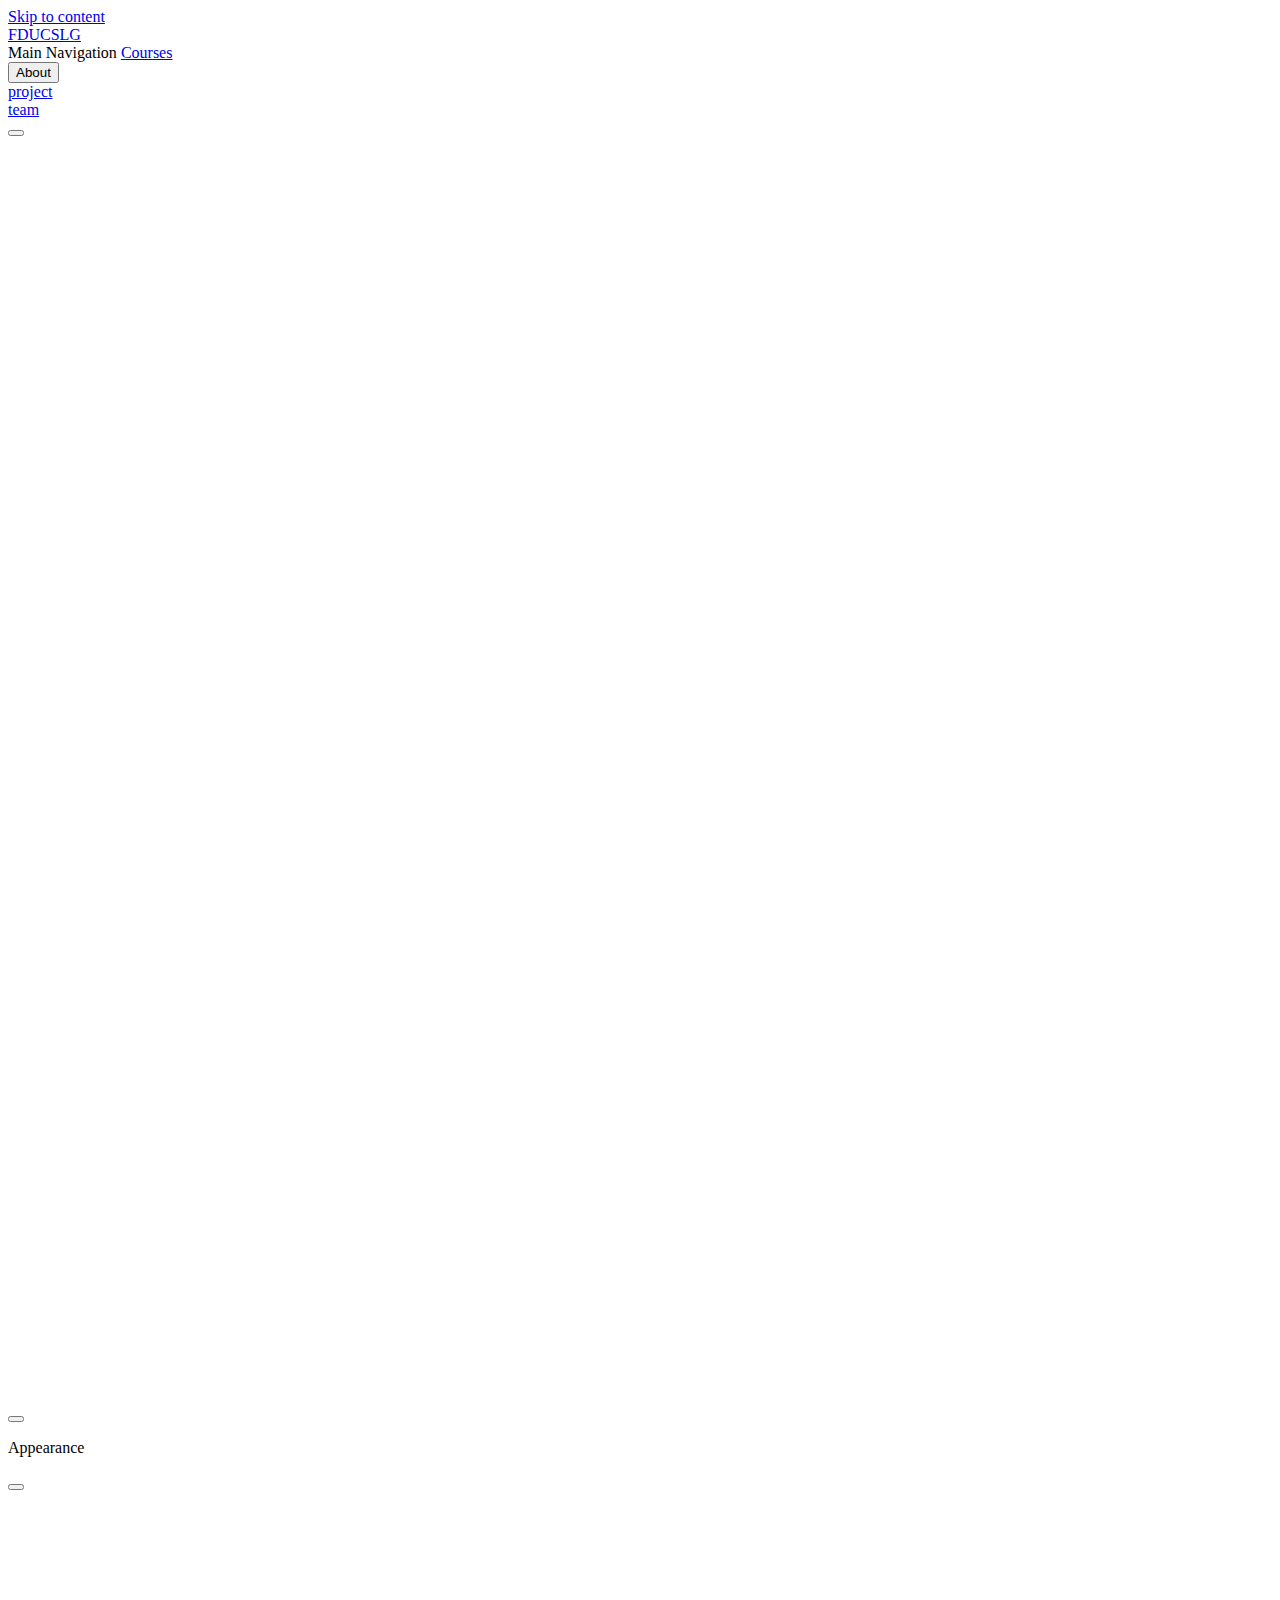
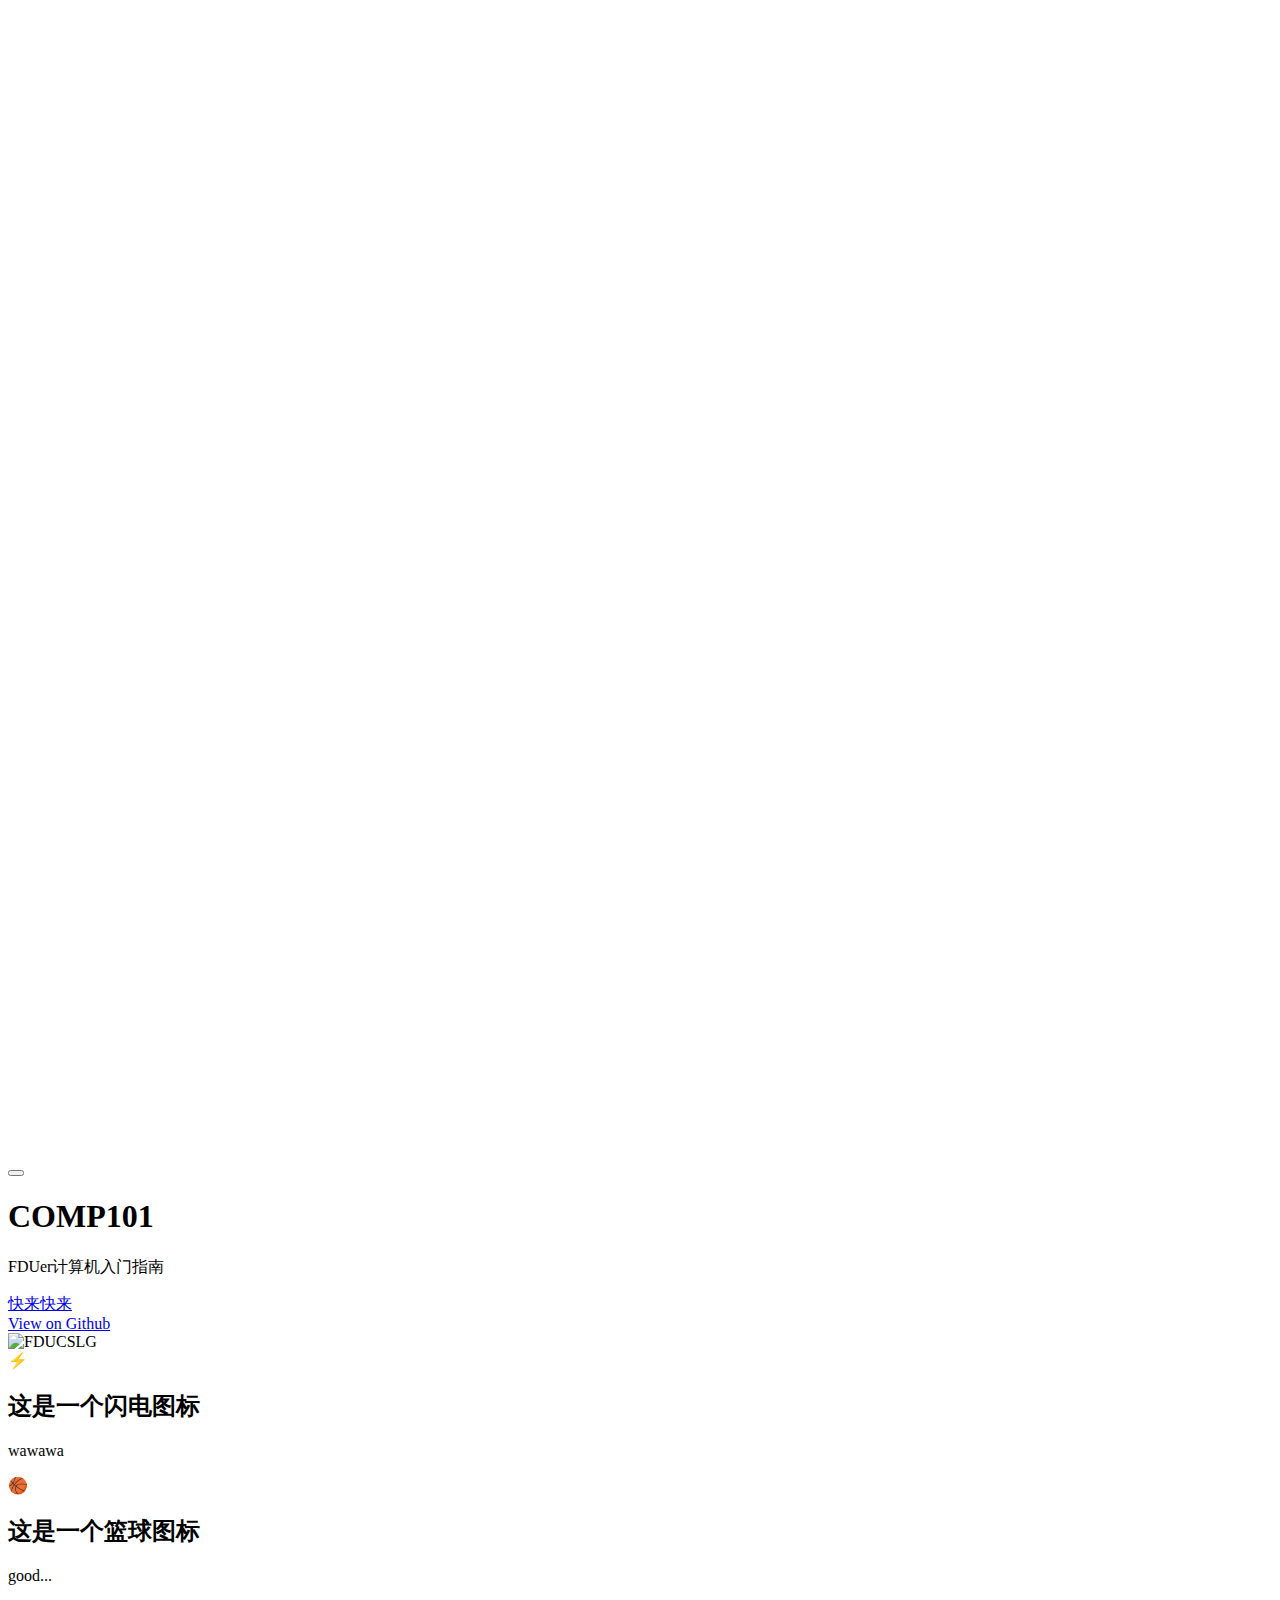
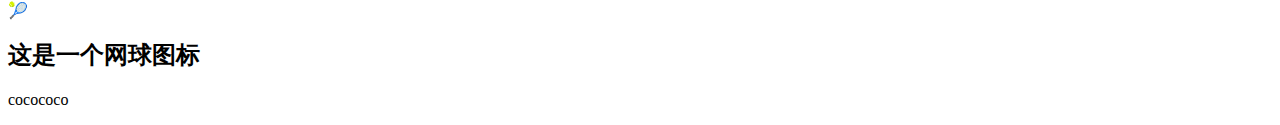
==== commit a865a92f: "deploy" ====
--- a/index.html
+++ b/index.html
@@ -6,20 +6,20 @@
     <title>COMP101</title>
     <meta name="description" content="FDUer 计算机入门指南">
     <meta name="generator" content="VitePress v1.6.3">
-    <link rel="preload stylesheet" href="/assets/style.6I2OlNvL.css" as="style">
-    <link rel="preload stylesheet" href="/vp-icons.css" as="style">
+    <link rel="preload stylesheet" href="/COMP101-test/assets/style.CaBuOEbW.css" as="style">
+    <link rel="preload stylesheet" href="/COMP101-test/vp-icons.css" as="style">
     
-    <script type="module" src="/assets/app.DfUfCOgh.js"></script>
-    <link rel="preload" href="/assets/inter-roman-latin.Di8DUHzh.woff2" as="font" type="font/woff2" crossorigin="">
-    <link rel="modulepreload" href="/assets/chunks/theme.C5nlkww_.js">
-    <link rel="modulepreload" href="/assets/chunks/framework.Dh1jimFm.js">
-    <link rel="modulepreload" href="/assets/index.md.BLl_sl48.lean.js">
+    <script type="module" src="/COMP101-test/assets/app.xodUpKN7.js"></script>
+    <link rel="preload" href="/COMP101-test/assets/inter-roman-latin.Di8DUHzh.woff2" as="font" type="font/woff2" crossorigin="">
+    <link rel="modulepreload" href="/COMP101-test/assets/chunks/theme.C37LOks3.js">
+    <link rel="modulepreload" href="/COMP101-test/assets/chunks/framework.x02D3-nQ.js">
+    <link rel="modulepreload" href="/COMP101-test/assets/index.md.BzoZSfrn.lean.js">
     <script id="check-dark-mode">(()=>{const e=localStorage.getItem("vitepress-theme-appearance")||"auto",a=window.matchMedia("(prefers-color-scheme: dark)").matches;(!e||e==="auto"?a:e==="dark")&&document.documentElement.classList.add("dark")})();</script>
     <script id="check-mac-os">document.documentElement.classList.toggle("mac",/Mac|iPhone|iPod|iPad/i.test(navigator.platform));</script>
   </head>
   <body>
-    <div id="app"><div class="Layout" data-v-bc69e1a8><!--[--><!--]--><!--[--><span tabindex="-1" data-v-fef01d4f></span><a href="#VPContent" class="VPSkipLink visually-hidden" data-v-fef01d4f>Skip to content</a><!--]--><!----><header class="VPNav" data-v-bc69e1a8 data-v-b13e4bf2><div class="VPNavBar" data-v-b13e4bf2 data-v-f122d96c><div class="wrapper" data-v-f122d96c><div class="container" data-v-f122d96c><div class="title" data-v-f122d96c><div class="VPNavBarTitle" data-v-f122d96c data-v-d7d91996><a class="title" href="/" data-v-d7d91996><!--[--><!--]--><!--[--><img class="VPImage logo" src="/fducslg.jpg" alt data-v-254b73f2><!--]--><span data-v-d7d91996>FDUCSLG</span><!--[--><!--]--></a></div></div><div class="content" data-v-f122d96c><div class="content-body" data-v-f122d96c><!--[--><!--]--><div class="VPNavBarSearch search" data-v-f122d96c><!----></div><nav aria-labelledby="main-nav-aria-label" class="VPNavBarMenu menu" data-v-f122d96c data-v-ba00bd65><span id="main-nav-aria-label" class="visually-hidden" data-v-ba00bd65> Main Navigation </span><!--[--><!--[--><a class="VPLink link VPNavBarMenuLink" href="/courses/" tabindex="0" data-v-ba00bd65 data-v-866f7ed4><!--[--><span data-v-866f7ed4>Courses</span><!--]--></a><!--]--><!--[--><div class="VPFlyout VPNavBarMenuGroup" data-v-ba00bd65 data-v-cfa24567><button type="button" class="button" aria-haspopup="true" aria-expanded="false" data-v-cfa24567><span class="text" data-v-cfa24567><!----><span data-v-cfa24567>About</span><span class="vpi-chevron-down text-icon" data-v-cfa24567></span></span></button><div class="menu" data-v-cfa24567><div class="VPMenu" data-v-cfa24567 data-v-31b7a7bc><div class="items" data-v-31b7a7bc><!--[--><!--[--><div class="VPMenuGroup" data-v-31b7a7bc data-v-de96a2af><!----><!--[--><!--[--><div class="VPMenuLink" data-v-de96a2af data-v-88a4738f><a class="VPLink link" href="/project.html" data-v-88a4738f><!--[--><span data-v-88a4738f>project</span><!--]--></a></div><!--]--><!--[--><div class="VPMenuLink" data-v-de96a2af data-v-88a4738f><a class="VPLink link" href="/team.html" data-v-88a4738f><!--[--><span data-v-88a4738f>team</span><!--]--></a></div><!--]--><!--]--></div><!--]--><!--]--></div><!--[--><!--]--></div></div></div><!--]--><!--]--></nav><!----><div class="VPNavBarAppearance appearance" data-v-f122d96c data-v-9d6ee57a><button class="VPSwitch VPSwitchAppearance" type="button" role="switch" title aria-checked="false" data-v-9d6ee57a data-v-882f1bdf data-v-c5e388d4><span class="check" data-v-c5e388d4><span class="icon" data-v-c5e388d4><!--[--><span class="vpi-sun sun" data-v-882f1bdf></span><span class="vpi-moon moon" data-v-882f1bdf></span><!--]--></span></span></button></div><div class="VPSocialLinks VPNavBarSocialLinks social-links" data-v-f122d96c data-v-8e28ae5a data-v-78a2d4bd><!--[--><a class="VPSocialLink no-icon" href="https://github.com/FDUCSLG" aria-label="github" target="_blank" rel="noopener" data-v-78a2d4bd data-v-060f8461><span class="vpi-social-github"></span></a><a class="VPSocialLink no-icon" href="..." aria-label target="_blank" rel="noopener" data-v-78a2d4bd data-v-060f8461><svg role="img" viewBox="0 0 24 24" xmlns="SVG namespace"><title>Dribbble</title><path d="M12...6.38z"/></svg></a><!--]--></div><div class="VPFlyout VPNavBarExtra extra" data-v-f122d96c data-v-e216a4ae data-v-cfa24567><button type="button" class="button" aria-haspopup="true" aria-expanded="false" aria-label="extra navigation" data-v-cfa24567><span class="vpi-more-horizontal icon" data-v-cfa24567></span></button><div class="menu" data-v-cfa24567><div class="VPMenu" data-v-cfa24567 data-v-31b7a7bc><!----><!--[--><!--[--><!----><div class="group" data-v-e216a4ae><div class="item appearance" data-v-e216a4ae><p class="label" data-v-e216a4ae>Appearance</p><div class="appearance-action" data-v-e216a4ae><button class="VPSwitch VPSwitchAppearance" type="button" role="switch" title aria-checked="false" data-v-e216a4ae data-v-882f1bdf data-v-c5e388d4><span class="check" data-v-c5e388d4><span class="icon" data-v-c5e388d4><!--[--><span class="vpi-sun sun" data-v-882f1bdf></span><span class="vpi-moon moon" data-v-882f1bdf></span><!--]--></span></span></button></div></div></div><div class="group" data-v-e216a4ae><div class="item social-links" data-v-e216a4ae><div class="VPSocialLinks social-links-list" data-v-e216a4ae data-v-78a2d4bd><!--[--><a class="VPSocialLink no-icon" href="https://github.com/FDUCSLG" aria-label="github" target="_blank" rel="noopener" data-v-78a2d4bd data-v-060f8461><span class="vpi-social-github"></span></a><a class="VPSocialLink no-icon" href="..." aria-label target="_blank" rel="noopener" data-v-78a2d4bd data-v-060f8461><svg role="img" viewBox="0 0 24 24" xmlns="SVG namespace"><title>Dribbble</title><path d="M12...6.38z"/></svg></a><!--]--></div></div></div><!--]--><!--]--></div></div></div><!--[--><!--]--><button type="button" class="VPNavBarHamburger hamburger" aria-label="mobile navigation" aria-expanded="false" aria-controls="VPNavScreen" data-v-f122d96c data-v-d00ab371><span class="container" data-v-d00ab371><span class="top" data-v-d00ab371></span><span class="middle" data-v-d00ab371></span><span class="bottom" data-v-d00ab371></span></span></button></div></div></div></div><div class="divider" data-v-f122d96c><div class="divider-line" data-v-f122d96c></div></div></div><!----></header><!----><!----><div class="VPContent is-home" id="VPContent" data-v-bc69e1a8 data-v-b0245a29><div class="VPHome" data-v-b0245a29 data-v-645c87f8><!--[--><!--]--><div class="VPHero has-image VPHomeHero" data-v-645c87f8 data-v-6a0540ec><div class="container" data-v-6a0540ec><div class="main" data-v-6a0540ec><!--[--><!--]--><!--[--><h1 class="heading" data-v-6a0540ec><span class="name clip" data-v-6a0540ec>COMP101</span><!----></h1><p class="tagline" data-v-6a0540ec>FDUer计算机入门指南</p><!--]--><!--[--><!--]--><div class="actions" data-v-6a0540ec><!--[--><div class="action" data-v-6a0540ec><a class="VPButton medium brand" href="/courses/index.html" data-v-6a0540ec data-v-c0e9e840>快来快来</a></div><div class="action" data-v-6a0540ec><a class="VPButton medium alt" href="https://github.com/FDUCSLG" target="_blank" rel="noreferrer" data-v-6a0540ec data-v-c0e9e840>View on Github</a></div><!--]--></div><!--[--><!--]--></div><div class="image" data-v-6a0540ec><div class="image-container" data-v-6a0540ec><div class="image-bg" data-v-6a0540ec></div><!--[--><!--[--><img class="VPImage image-src" src="/fducslg.jpg" alt="FDUCSLG" data-v-254b73f2><!--]--><!--]--></div></div></div></div><!--[--><!--]--><!--[--><!--]--><div class="VPFeatures VPHomeFeatures" data-v-645c87f8 data-v-7f31d93d><div class="container" data-v-7f31d93d><div class="items" data-v-7f31d93d><!--[--><div class="grid-3 item" data-v-7f31d93d><div class="VPLink no-icon VPFeature" data-v-7f31d93d data-v-f7b6359f><!--[--><article class="box" data-v-f7b6359f><div class="icon" data-v-f7b6359f>⚡️</div><h2 class="title" data-v-f7b6359f>这是一个闪电图标</h2><p class="details" data-v-f7b6359f>wawawa</p><!----></article><!--]--></div></div><div class="grid-3 item" data-v-7f31d93d><div class="VPLink no-icon VPFeature" data-v-7f31d93d data-v-f7b6359f><!--[--><article class="box" data-v-f7b6359f><div class="icon" data-v-f7b6359f>🏀</div><h2 class="title" data-v-f7b6359f>这是一个篮球图标</h2><p class="details" data-v-f7b6359f>good...</p><!----></article><!--]--></div></div><div class="grid-3 item" data-v-7f31d93d><div class="VPLink no-icon VPFeature" data-v-7f31d93d data-v-f7b6359f><!--[--><article class="box" data-v-f7b6359f><div class="icon" data-v-f7b6359f>🎾</div><h2 class="title" data-v-f7b6359f>这是一个网球图标</h2><p class="details" data-v-f7b6359f>cocococo</p><!----></article><!--]--></div></div><!--]--></div></div></div><!--[--><!--]--><div class="vp-doc container" style="" data-v-645c87f8 data-v-93755ea8><!--[--><div style="position:relative;" data-v-645c87f8><div></div></div><!--]--></div></div></div><!----><!--[--><!--]--></div></div>
-    <script>window.__VP_HASH_MAP__=JSON.parse("{\"courses_ics.md\":\"CasiAr5U\",\"courses_index.md\":\"CqXRJ0dq\",\"index.md\":\"BLl_sl48\",\"linux-and-shell_index.md\":\"DHGtX-ZU\",\"linux-and-shell_linux-and-shell.md\":\"CJbKz5qx\",\"project.md\":\"D7SlT0OD\",\"team.md\":\"DAgwaS3x\",\"tools_docker.md\":\"Dnl8UGDo\",\"tools_git-and-github.md\":\"BqpT3DE5\",\"tools_index.md\":\"C-ow3N-i\",\"tools_latex.md\":\"DQq5chk1\",\"tools_markdown.md\":\"B2K-l1_R\"}");window.__VP_SITE_DATA__=JSON.parse("{\"lang\":\"en-US\",\"dir\":\"ltr\",\"title\":\"COMP101\",\"description\":\"FDUer 计算机入门指南\",\"base\":\"/\",\"head\":[],\"router\":{\"prefetchLinks\":true},\"appearance\":true,\"themeConfig\":{\"siteTitle\":\"FDUCSLG\",\"logo\":\"/fducslg.jpg\",\"nav\":[{\"text\":\"Courses\",\"link\":\"/courses/\"},{\"text\":\"About\",\"items\":[{\"items\":[{\"text\":\"project\",\"link\":\"/project\"},{\"text\":\"team\",\"link\":\"/team\"}]}]}],\"socialLinks\":[{\"icon\":\"github\",\"link\":\"https://github.com/FDUCSLG\"},{\"icon\":{\"svg\":\"<svg role=\\\"img\\\" viewBox=\\\"0 0 24 24\\\" xmlns=\\\"SVG namespace\\\"><title>Dribbble</title><path d=\\\"M12...6.38z\\\"/></svg>\"},\"link\":\"...\"}],\"sidebar\":[{\"text\":\"courses\",\"collapsible\":true,\"collapsed\":true,\"items\":[{\"text\":\"引言\",\"link\":\"/courses/index\"},{\"text\":\"ICS\",\"link\":\"/courses/ICS\"}]},{\"text\":\"linux-and-shell\",\"collapsible\":true,\"collapsed\":true,\"items\":[{\"text\":\"linux-and-shell\",\"link\":\"/linux-and-shell/linux-and-shell\"}]},{\"text\":\"tools\",\"collapsible\":true,\"collapsed\":true,\"items\":[{\"text\":\"markdown\",\"link\":\"tools/markdown\"},{\"text\":\"Latex\",\"link\":\"tools/Latex\"},{\"text\":\"git-and-github\",\"link\":\"tools/git-and-github\"},{\"text\":\"docker\",\"link\":\"tools/docker\"}]},{\"text\":\"project\",\"link\":\"project\"},{\"text\":\"team\",\"link\":\"team\"}]},\"locales\":{},\"scrollOffset\":134,\"cleanUrls\":false}");</script>
+    <div id="app"><div class="Layout" data-v-bc69e1a8><!--[--><!--]--><!--[--><span tabindex="-1" data-v-fef01d4f></span><a href="#VPContent" class="VPSkipLink visually-hidden" data-v-fef01d4f>Skip to content</a><!--]--><!----><header class="VPNav" data-v-bc69e1a8 data-v-b13e4bf2><div class="VPNavBar" data-v-b13e4bf2 data-v-f122d96c><div class="wrapper" data-v-f122d96c><div class="container" data-v-f122d96c><div class="title" data-v-f122d96c><div class="VPNavBarTitle" data-v-f122d96c data-v-d7d91996><a class="title" href="/COMP101-test/" data-v-d7d91996><!--[--><!--]--><!--[--><img class="VPImage logo" src="/COMP101-test/fducslg.jpg" alt data-v-254b73f2><!--]--><span data-v-d7d91996>FDUCSLG</span><!--[--><!--]--></a></div></div><div class="content" data-v-f122d96c><div class="content-body" data-v-f122d96c><!--[--><!--]--><div class="VPNavBarSearch search" data-v-f122d96c><!----></div><nav aria-labelledby="main-nav-aria-label" class="VPNavBarMenu menu" data-v-f122d96c data-v-ba00bd65><span id="main-nav-aria-label" class="visually-hidden" data-v-ba00bd65> Main Navigation </span><!--[--><!--[--><a class="VPLink link VPNavBarMenuLink" href="/COMP101-test/courses/" tabindex="0" data-v-ba00bd65 data-v-866f7ed4><!--[--><span data-v-866f7ed4>Courses</span><!--]--></a><!--]--><!--[--><div class="VPFlyout VPNavBarMenuGroup" data-v-ba00bd65 data-v-cfa24567><button type="button" class="button" aria-haspopup="true" aria-expanded="false" data-v-cfa24567><span class="text" data-v-cfa24567><!----><span data-v-cfa24567>About</span><span class="vpi-chevron-down text-icon" data-v-cfa24567></span></span></button><div class="menu" data-v-cfa24567><div class="VPMenu" data-v-cfa24567 data-v-31b7a7bc><div class="items" data-v-31b7a7bc><!--[--><!--[--><div class="VPMenuGroup" data-v-31b7a7bc data-v-de96a2af><!----><!--[--><!--[--><div class="VPMenuLink" data-v-de96a2af data-v-88a4738f><a class="VPLink link" href="/COMP101-test/project.html" data-v-88a4738f><!--[--><span data-v-88a4738f>project</span><!--]--></a></div><!--]--><!--[--><div class="VPMenuLink" data-v-de96a2af data-v-88a4738f><a class="VPLink link" href="/COMP101-test/team.html" data-v-88a4738f><!--[--><span data-v-88a4738f>team</span><!--]--></a></div><!--]--><!--]--></div><!--]--><!--]--></div><!--[--><!--]--></div></div></div><!--]--><!--]--></nav><!----><div class="VPNavBarAppearance appearance" data-v-f122d96c data-v-9d6ee57a><button class="VPSwitch VPSwitchAppearance" type="button" role="switch" title aria-checked="false" data-v-9d6ee57a data-v-882f1bdf data-v-c5e388d4><span class="check" data-v-c5e388d4><span class="icon" data-v-c5e388d4><!--[--><span class="vpi-sun sun" data-v-882f1bdf></span><span class="vpi-moon moon" data-v-882f1bdf></span><!--]--></span></span></button></div><div class="VPSocialLinks VPNavBarSocialLinks social-links" data-v-f122d96c data-v-8e28ae5a data-v-78a2d4bd><!--[--><a class="VPSocialLink no-icon" href="https://github.com/FDUCSLG" aria-label="github" target="_blank" rel="noopener" data-v-78a2d4bd data-v-060f8461><span class="vpi-social-github"></span></a><a class="VPSocialLink no-icon" href="..." aria-label target="_blank" rel="noopener" data-v-78a2d4bd data-v-060f8461><svg role="img" viewBox="0 0 24 24" xmlns="SVG namespace"><title>Dribbble</title><path d="M12...6.38z"/></svg></a><!--]--></div><div class="VPFlyout VPNavBarExtra extra" data-v-f122d96c data-v-e216a4ae data-v-cfa24567><button type="button" class="button" aria-haspopup="true" aria-expanded="false" aria-label="extra navigation" data-v-cfa24567><span class="vpi-more-horizontal icon" data-v-cfa24567></span></button><div class="menu" data-v-cfa24567><div class="VPMenu" data-v-cfa24567 data-v-31b7a7bc><!----><!--[--><!--[--><!----><div class="group" data-v-e216a4ae><div class="item appearance" data-v-e216a4ae><p class="label" data-v-e216a4ae>Appearance</p><div class="appearance-action" data-v-e216a4ae><button class="VPSwitch VPSwitchAppearance" type="button" role="switch" title aria-checked="false" data-v-e216a4ae data-v-882f1bdf data-v-c5e388d4><span class="check" data-v-c5e388d4><span class="icon" data-v-c5e388d4><!--[--><span class="vpi-sun sun" data-v-882f1bdf></span><span class="vpi-moon moon" data-v-882f1bdf></span><!--]--></span></span></button></div></div></div><div class="group" data-v-e216a4ae><div class="item social-links" data-v-e216a4ae><div class="VPSocialLinks social-links-list" data-v-e216a4ae data-v-78a2d4bd><!--[--><a class="VPSocialLink no-icon" href="https://github.com/FDUCSLG" aria-label="github" target="_blank" rel="noopener" data-v-78a2d4bd data-v-060f8461><span class="vpi-social-github"></span></a><a class="VPSocialLink no-icon" href="..." aria-label target="_blank" rel="noopener" data-v-78a2d4bd data-v-060f8461><svg role="img" viewBox="0 0 24 24" xmlns="SVG namespace"><title>Dribbble</title><path d="M12...6.38z"/></svg></a><!--]--></div></div></div><!--]--><!--]--></div></div></div><!--[--><!--]--><button type="button" class="VPNavBarHamburger hamburger" aria-label="mobile navigation" aria-expanded="false" aria-controls="VPNavScreen" data-v-f122d96c data-v-d00ab371><span class="container" data-v-d00ab371><span class="top" data-v-d00ab371></span><span class="middle" data-v-d00ab371></span><span class="bottom" data-v-d00ab371></span></span></button></div></div></div></div><div class="divider" data-v-f122d96c><div class="divider-line" data-v-f122d96c></div></div></div><!----></header><!----><!----><div class="VPContent is-home" id="VPContent" data-v-bc69e1a8 data-v-b0245a29><div class="VPHome" data-v-b0245a29 data-v-645c87f8><!--[--><!--]--><div class="VPHero has-image VPHomeHero" data-v-645c87f8 data-v-6a0540ec><div class="container" data-v-6a0540ec><div class="main" data-v-6a0540ec><!--[--><!--]--><!--[--><h1 class="heading" data-v-6a0540ec><span class="name clip" data-v-6a0540ec>COMP101</span><!----></h1><p class="tagline" data-v-6a0540ec>FDUer计算机入门指南</p><!--]--><!--[--><!--]--><div class="actions" data-v-6a0540ec><!--[--><div class="action" data-v-6a0540ec><a class="VPButton medium brand" href="/COMP101-test/courses/index.html" data-v-6a0540ec data-v-c0e9e840>快来快来</a></div><div class="action" data-v-6a0540ec><a class="VPButton medium alt" href="https://github.com/FDUCSLG" target="_blank" rel="noreferrer" data-v-6a0540ec data-v-c0e9e840>View on Github</a></div><!--]--></div><!--[--><!--]--></div><div class="image" data-v-6a0540ec><div class="image-container" data-v-6a0540ec><div class="image-bg" data-v-6a0540ec></div><!--[--><!--[--><img class="VPImage image-src" src="/COMP101-test/fducslg.jpg" alt="FDUCSLG" data-v-254b73f2><!--]--><!--]--></div></div></div></div><!--[--><!--]--><!--[--><!--]--><div class="VPFeatures VPHomeFeatures" data-v-645c87f8 data-v-7f31d93d><div class="container" data-v-7f31d93d><div class="items" data-v-7f31d93d><!--[--><div class="grid-3 item" data-v-7f31d93d><div class="VPLink no-icon VPFeature" data-v-7f31d93d data-v-f7b6359f><!--[--><article class="box" data-v-f7b6359f><div class="icon" data-v-f7b6359f>⚡️</div><h2 class="title" data-v-f7b6359f>这是一个闪电图标</h2><p class="details" data-v-f7b6359f>wawawa</p><!----></article><!--]--></div></div><div class="grid-3 item" data-v-7f31d93d><div class="VPLink no-icon VPFeature" data-v-7f31d93d data-v-f7b6359f><!--[--><article class="box" data-v-f7b6359f><div class="icon" data-v-f7b6359f>🏀</div><h2 class="title" data-v-f7b6359f>这是一个篮球图标</h2><p class="details" data-v-f7b6359f>good...</p><!----></article><!--]--></div></div><div class="grid-3 item" data-v-7f31d93d><div class="VPLink no-icon VPFeature" data-v-7f31d93d data-v-f7b6359f><!--[--><article class="box" data-v-f7b6359f><div class="icon" data-v-f7b6359f>🎾</div><h2 class="title" data-v-f7b6359f>这是一个网球图标</h2><p class="details" data-v-f7b6359f>cocococo</p><!----></article><!--]--></div></div><!--]--></div></div></div><!--[--><!--]--><div class="vp-doc container" style="" data-v-645c87f8 data-v-93755ea8><!--[--><div style="position:relative;" data-v-645c87f8><div></div></div><!--]--></div></div></div><!----><!--[--><!--]--></div></div>
+    <script>window.__VP_HASH_MAP__=JSON.parse("{\"courses_ics.md\":\"DBSYQjiy\",\"courses_index.md\":\"bXCHwQEX\",\"index.md\":\"BzoZSfrn\",\"linux-and-shell_index.md\":\"DXsGrIfy\",\"linux-and-shell_linux-and-shell.md\":\"DiWVO4rK\",\"project.md\":\"x0Z6lhmP\",\"team.md\":\"DiiQlo9I\",\"tools_docker.md\":\"CwU-qMo6\",\"tools_git-and-github.md\":\"CpkQHiZB\",\"tools_index.md\":\"BhfXXoRW\",\"tools_latex.md\":\"DaVOZls-\",\"tools_markdown.md\":\"Cc3cBxJr\"}");window.__VP_SITE_DATA__=JSON.parse("{\"lang\":\"en-US\",\"dir\":\"ltr\",\"title\":\"COMP101\",\"description\":\"FDUer 计算机入门指南\",\"base\":\"/COMP101-test/\",\"head\":[],\"router\":{\"prefetchLinks\":true},\"appearance\":true,\"themeConfig\":{\"siteTitle\":\"FDUCSLG\",\"logo\":\"/fducslg.jpg\",\"nav\":[{\"text\":\"Courses\",\"link\":\"/courses/\"},{\"text\":\"About\",\"items\":[{\"items\":[{\"text\":\"project\",\"link\":\"/project\"},{\"text\":\"team\",\"link\":\"/team\"}]}]}],\"socialLinks\":[{\"icon\":\"github\",\"link\":\"https://github.com/FDUCSLG\"},{\"icon\":{\"svg\":\"<svg role=\\\"img\\\" viewBox=\\\"0 0 24 24\\\" xmlns=\\\"SVG namespace\\\"><title>Dribbble</title><path d=\\\"M12...6.38z\\\"/></svg>\"},\"link\":\"...\"}],\"sidebar\":[{\"text\":\"courses\",\"collapsible\":true,\"collapsed\":true,\"items\":[{\"text\":\"引言\",\"link\":\"/courses/index\"},{\"text\":\"ICS\",\"link\":\"/courses/ICS\"}]},{\"text\":\"linux-and-shell\",\"collapsible\":true,\"collapsed\":true,\"items\":[{\"text\":\"linux-and-shell\",\"link\":\"/linux-and-shell/linux-and-shell\"}]},{\"text\":\"tools\",\"collapsible\":true,\"collapsed\":true,\"items\":[{\"text\":\"markdown\",\"link\":\"tools/markdown\"},{\"text\":\"Latex\",\"link\":\"tools/latex\"},{\"text\":\"git-and-github\",\"link\":\"tools/git-and-github\"},{\"text\":\"docker\",\"link\":\"tools/docker\"}]},{\"text\":\"project\",\"link\":\"project\"},{\"text\":\"team\",\"link\":\"team\"}]},\"locales\":{},\"scrollOffset\":134,\"cleanUrls\":false}");</script>
     
   </body>
 </html>